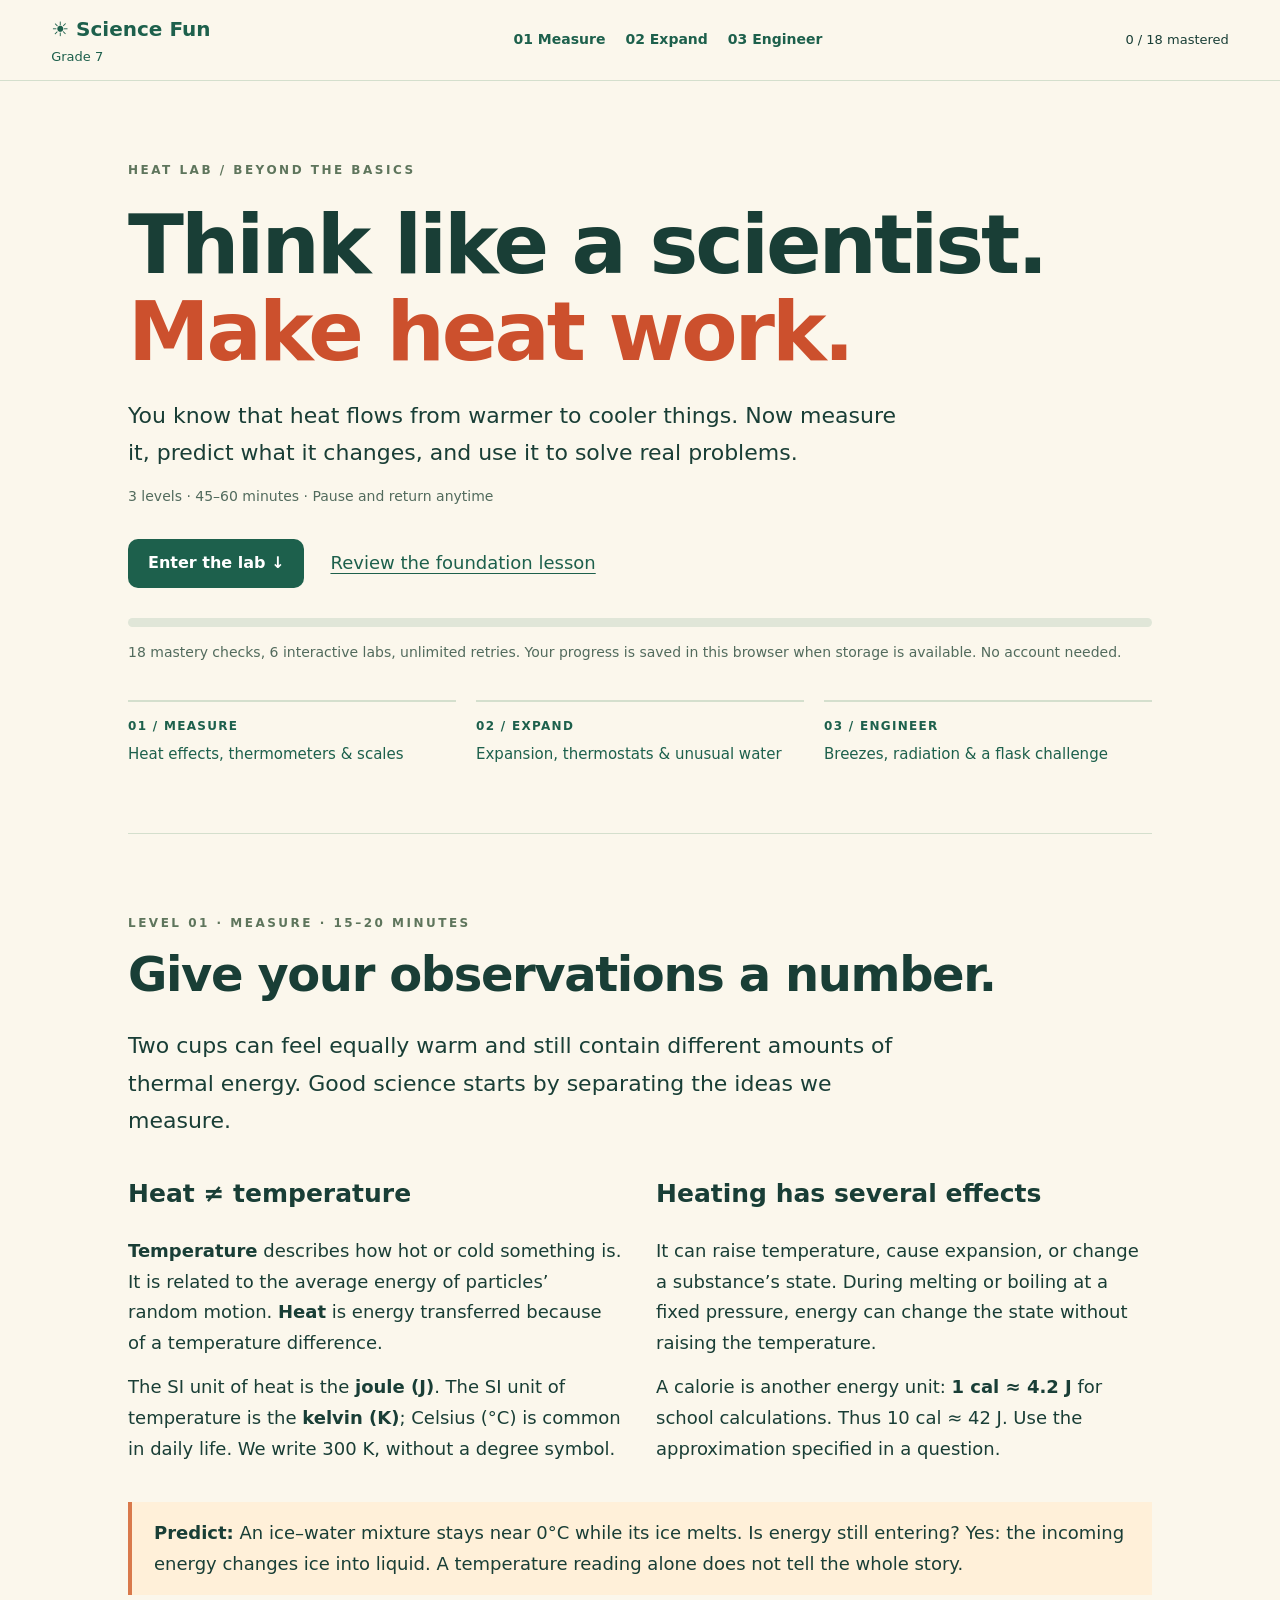
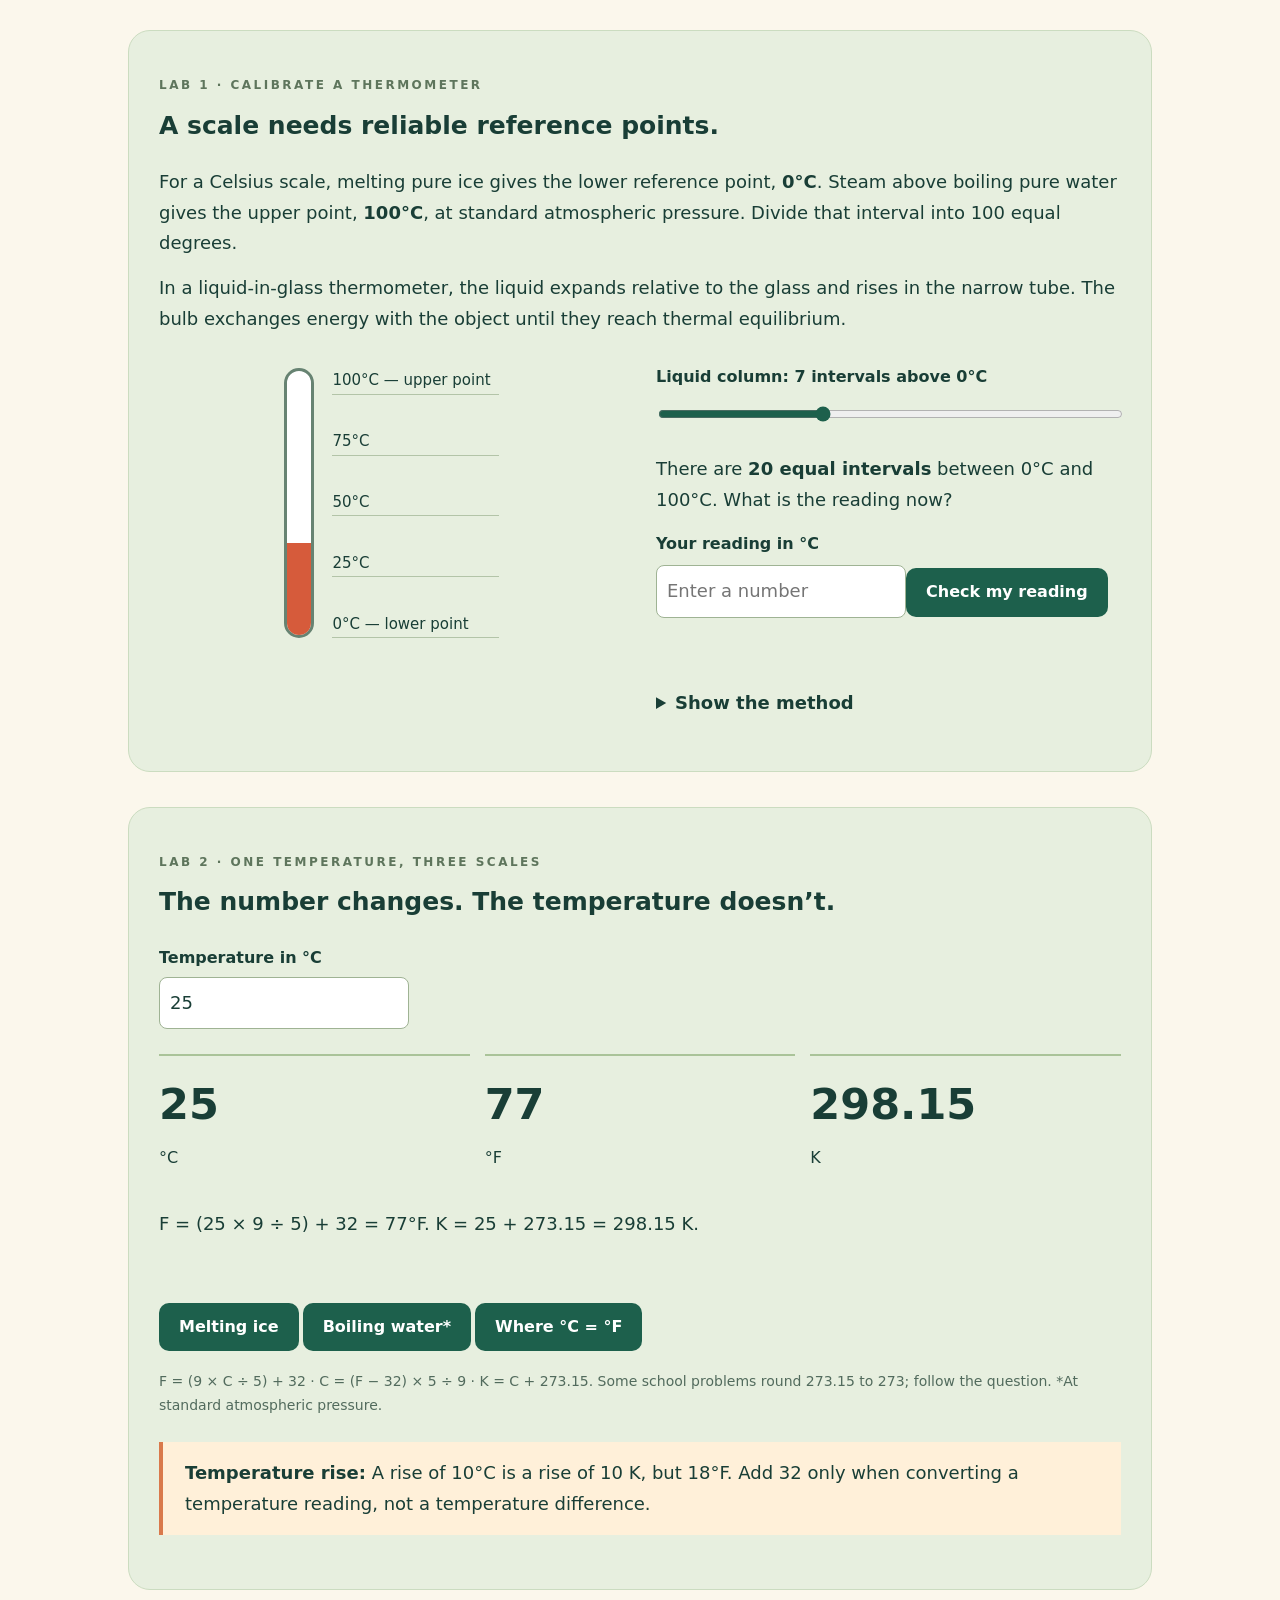
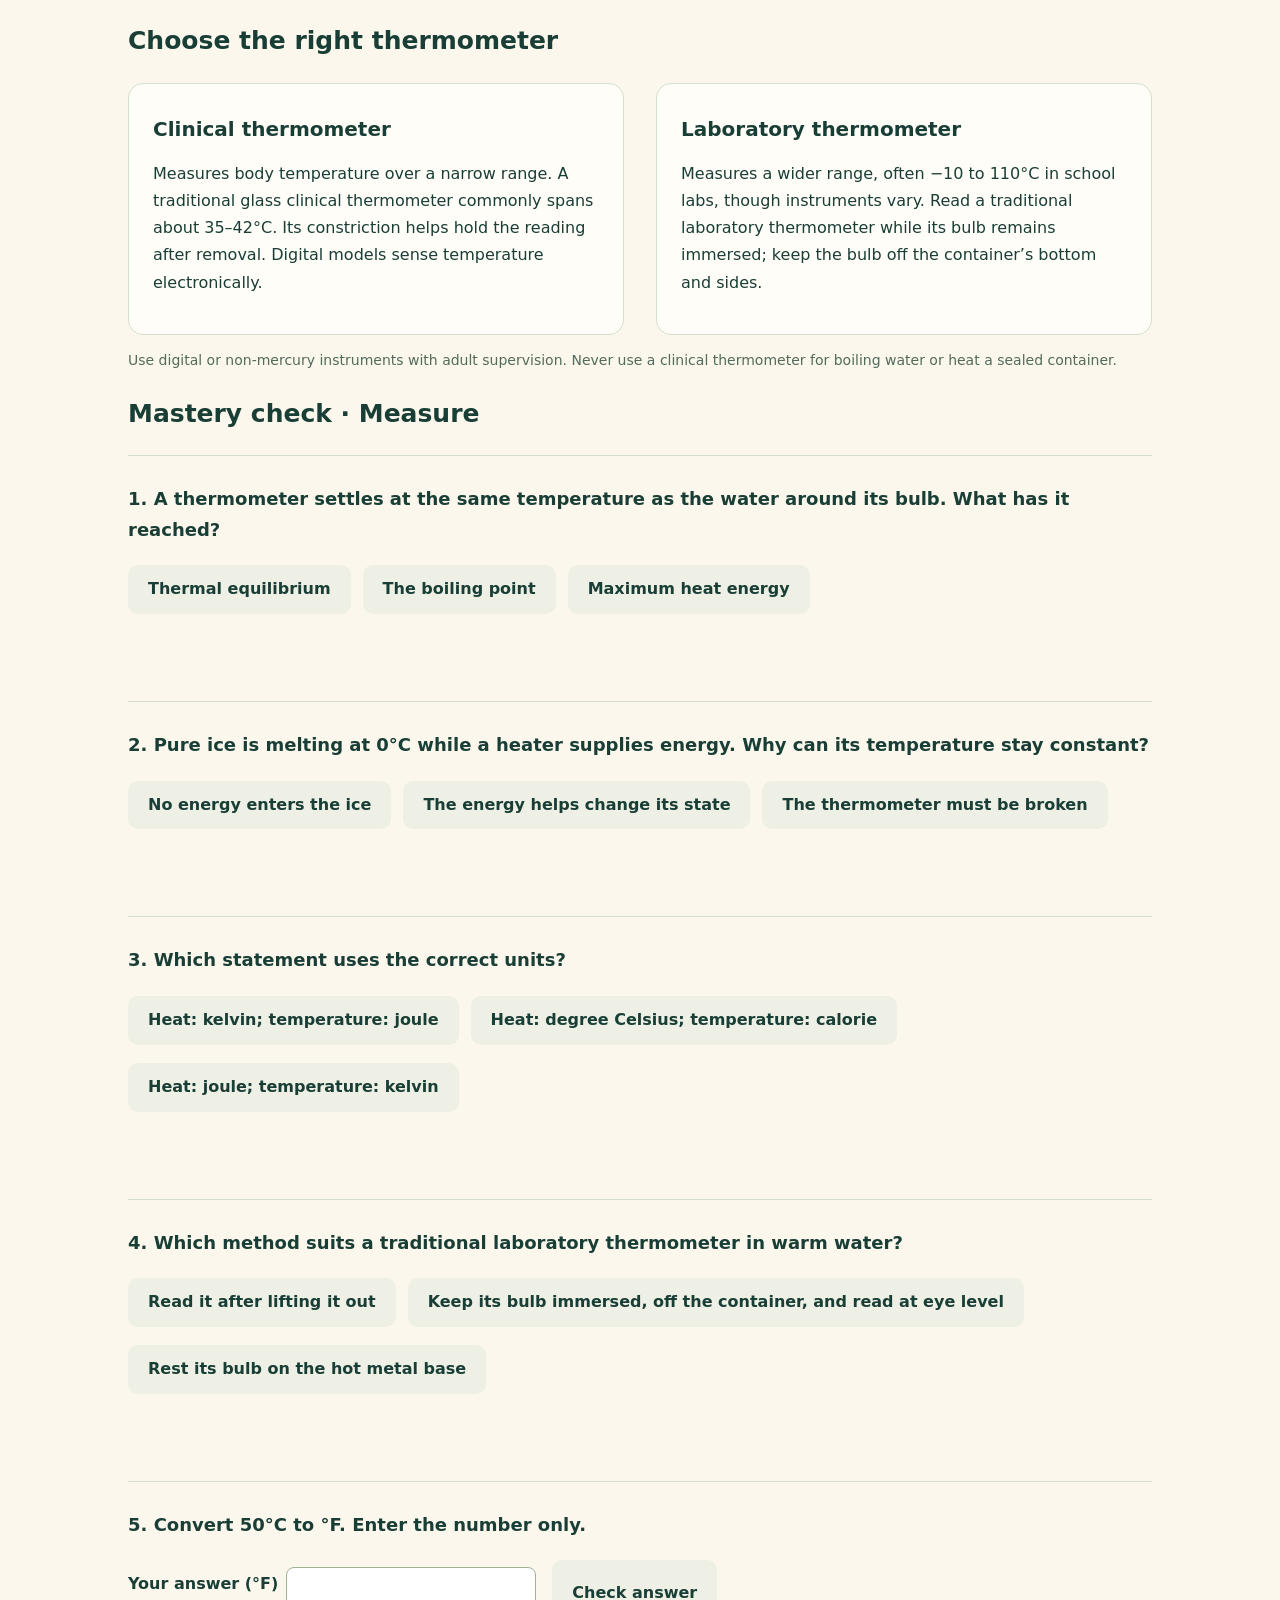
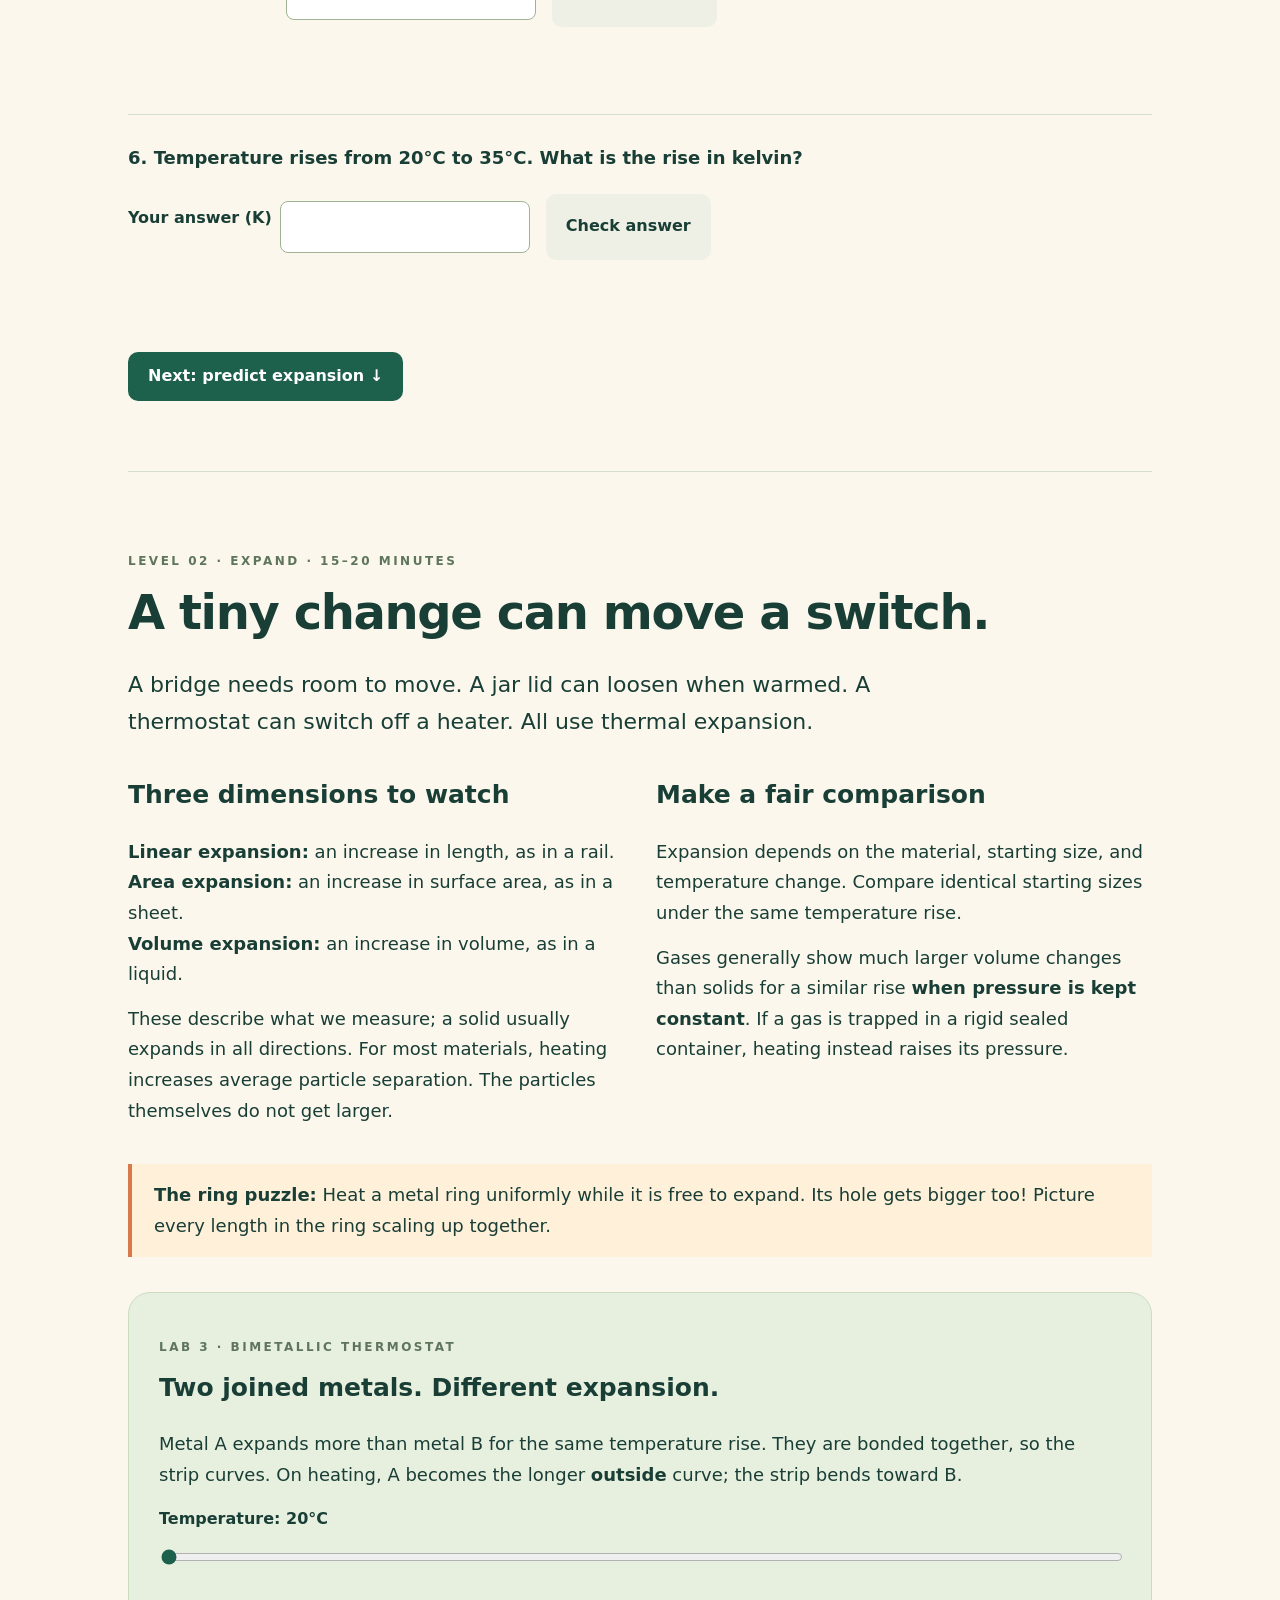
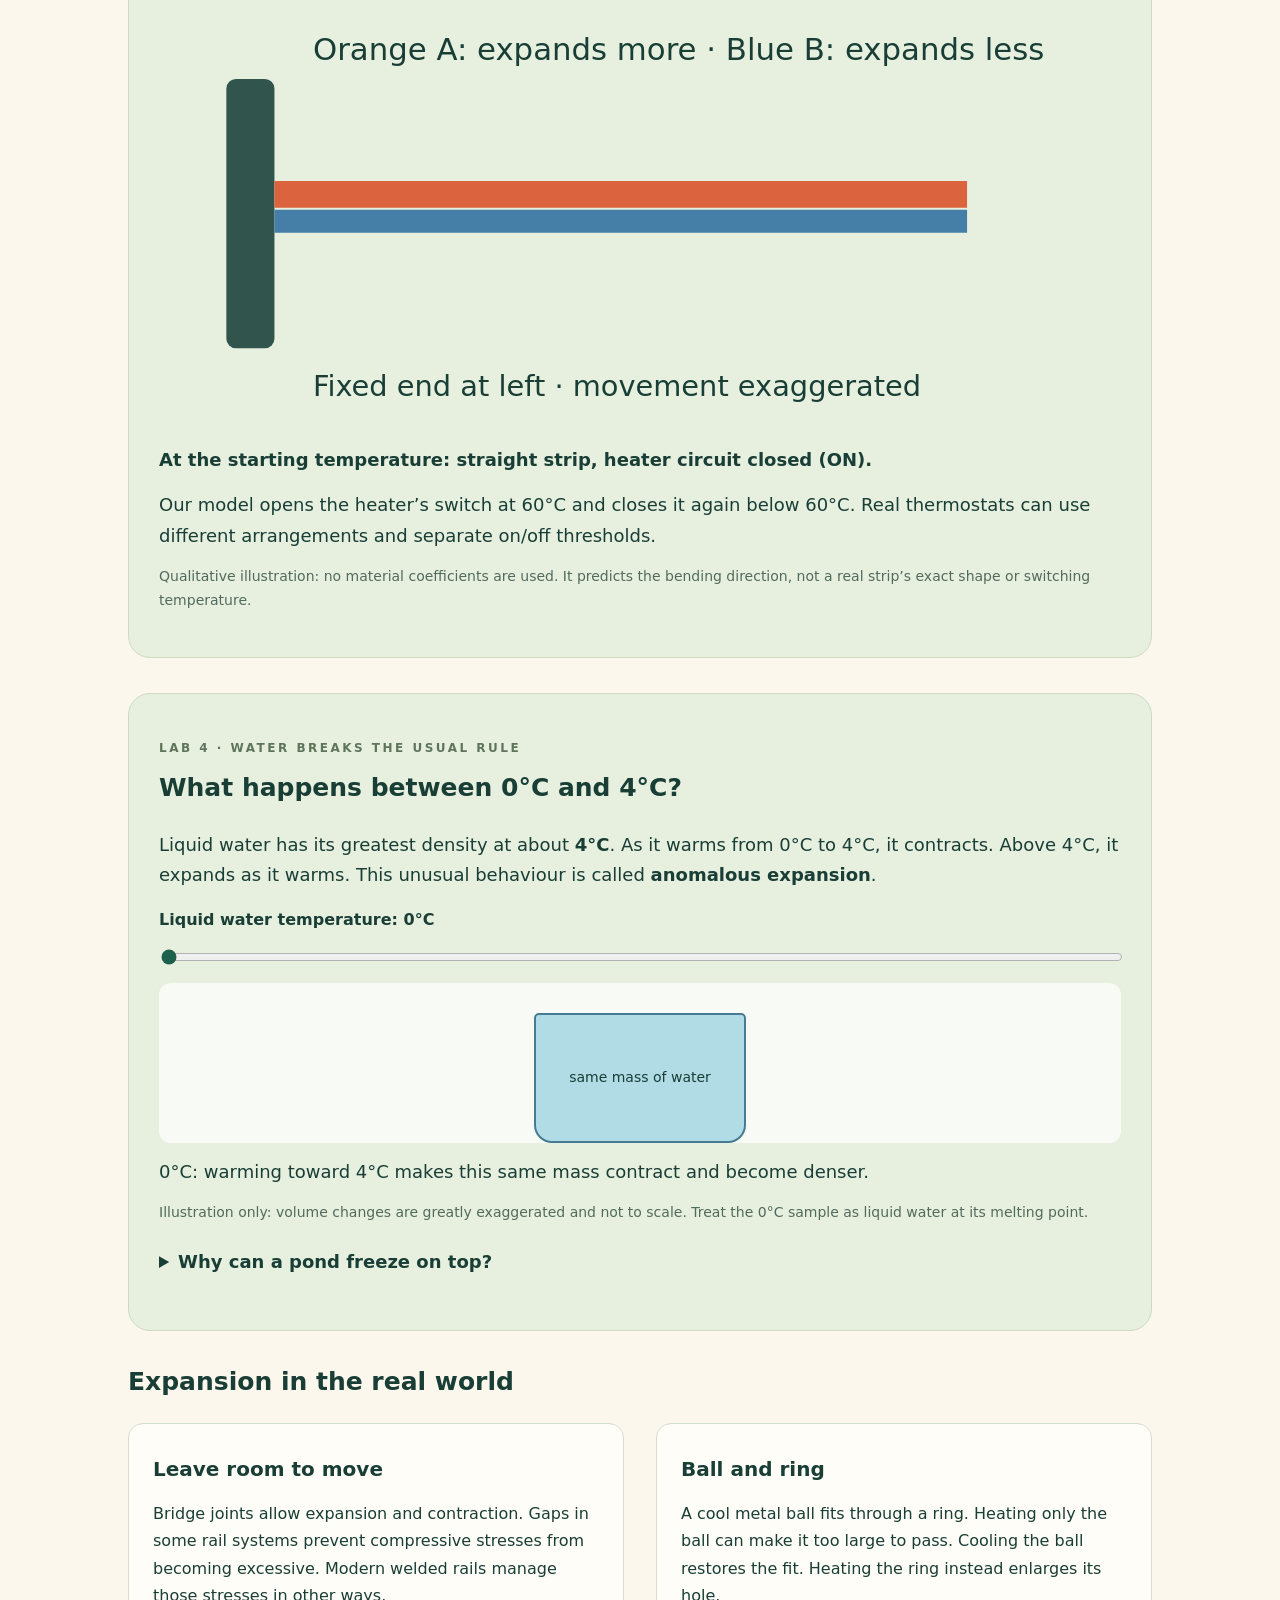
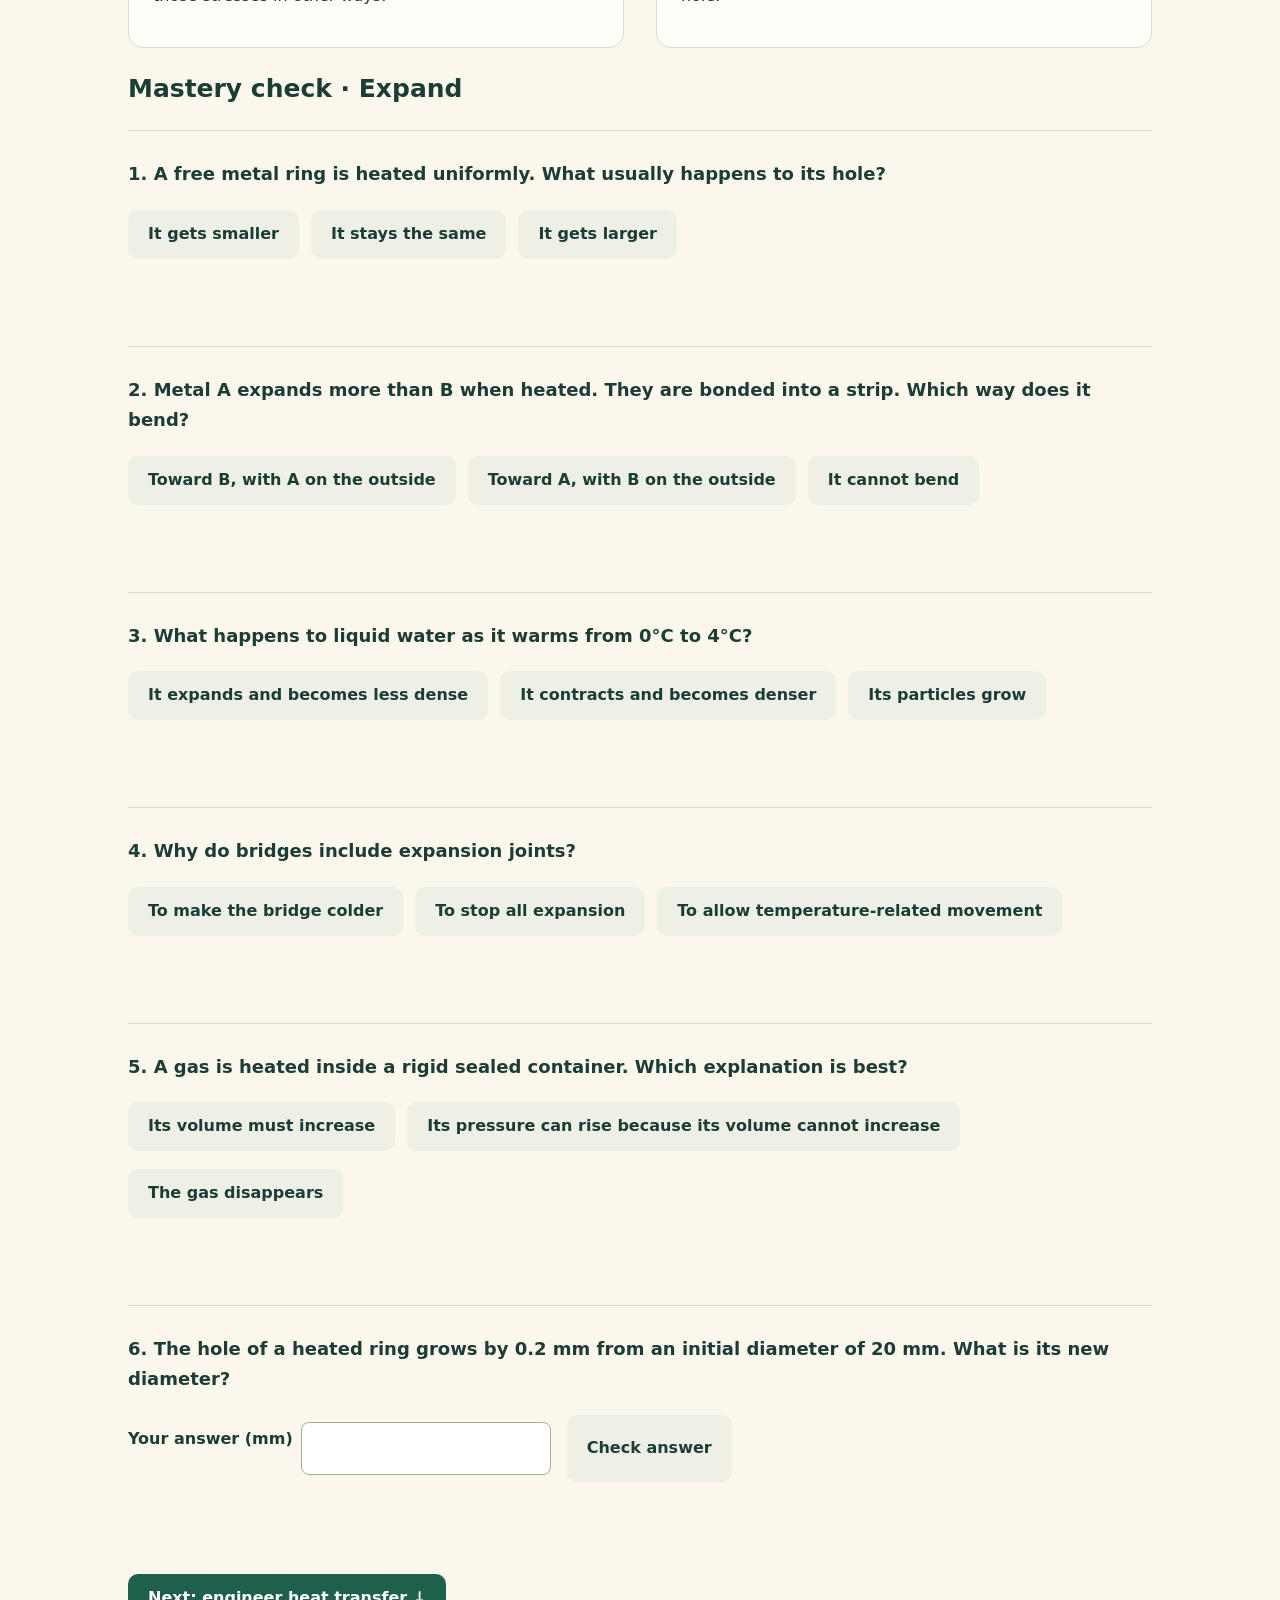
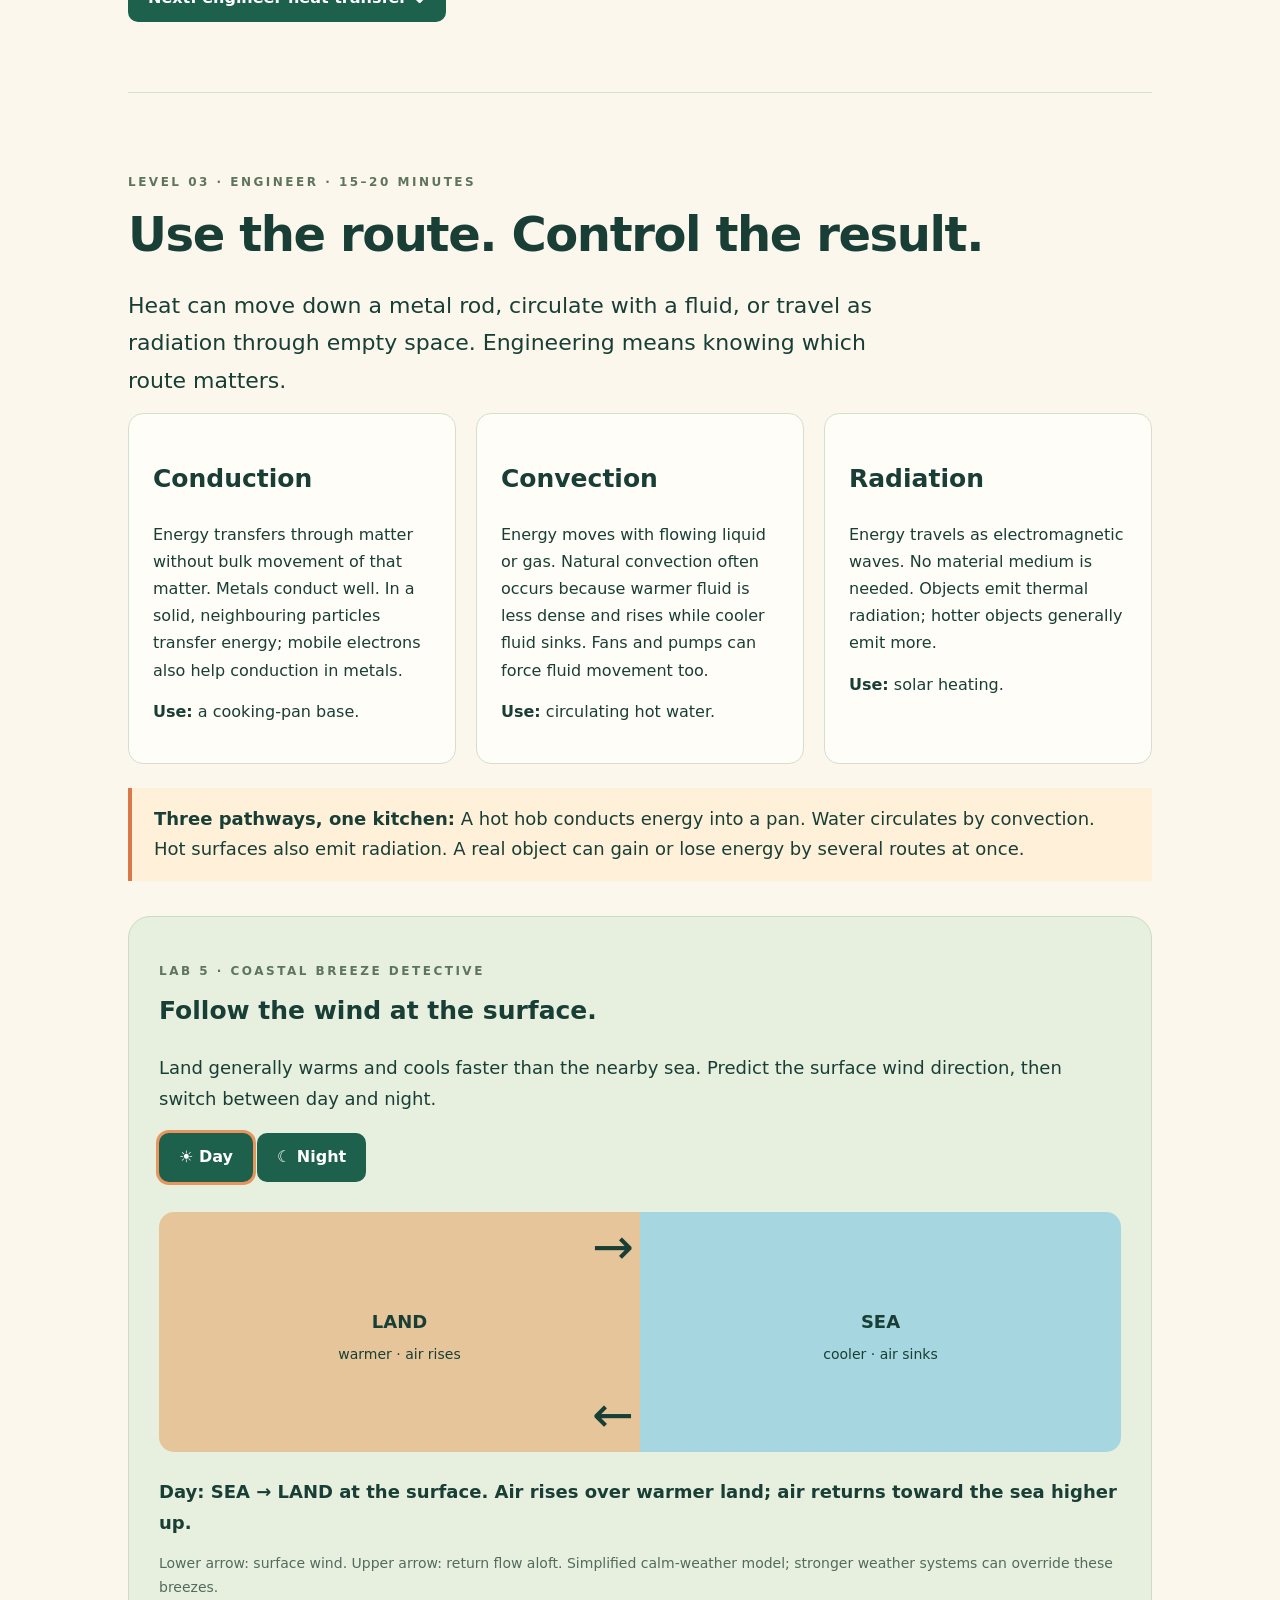
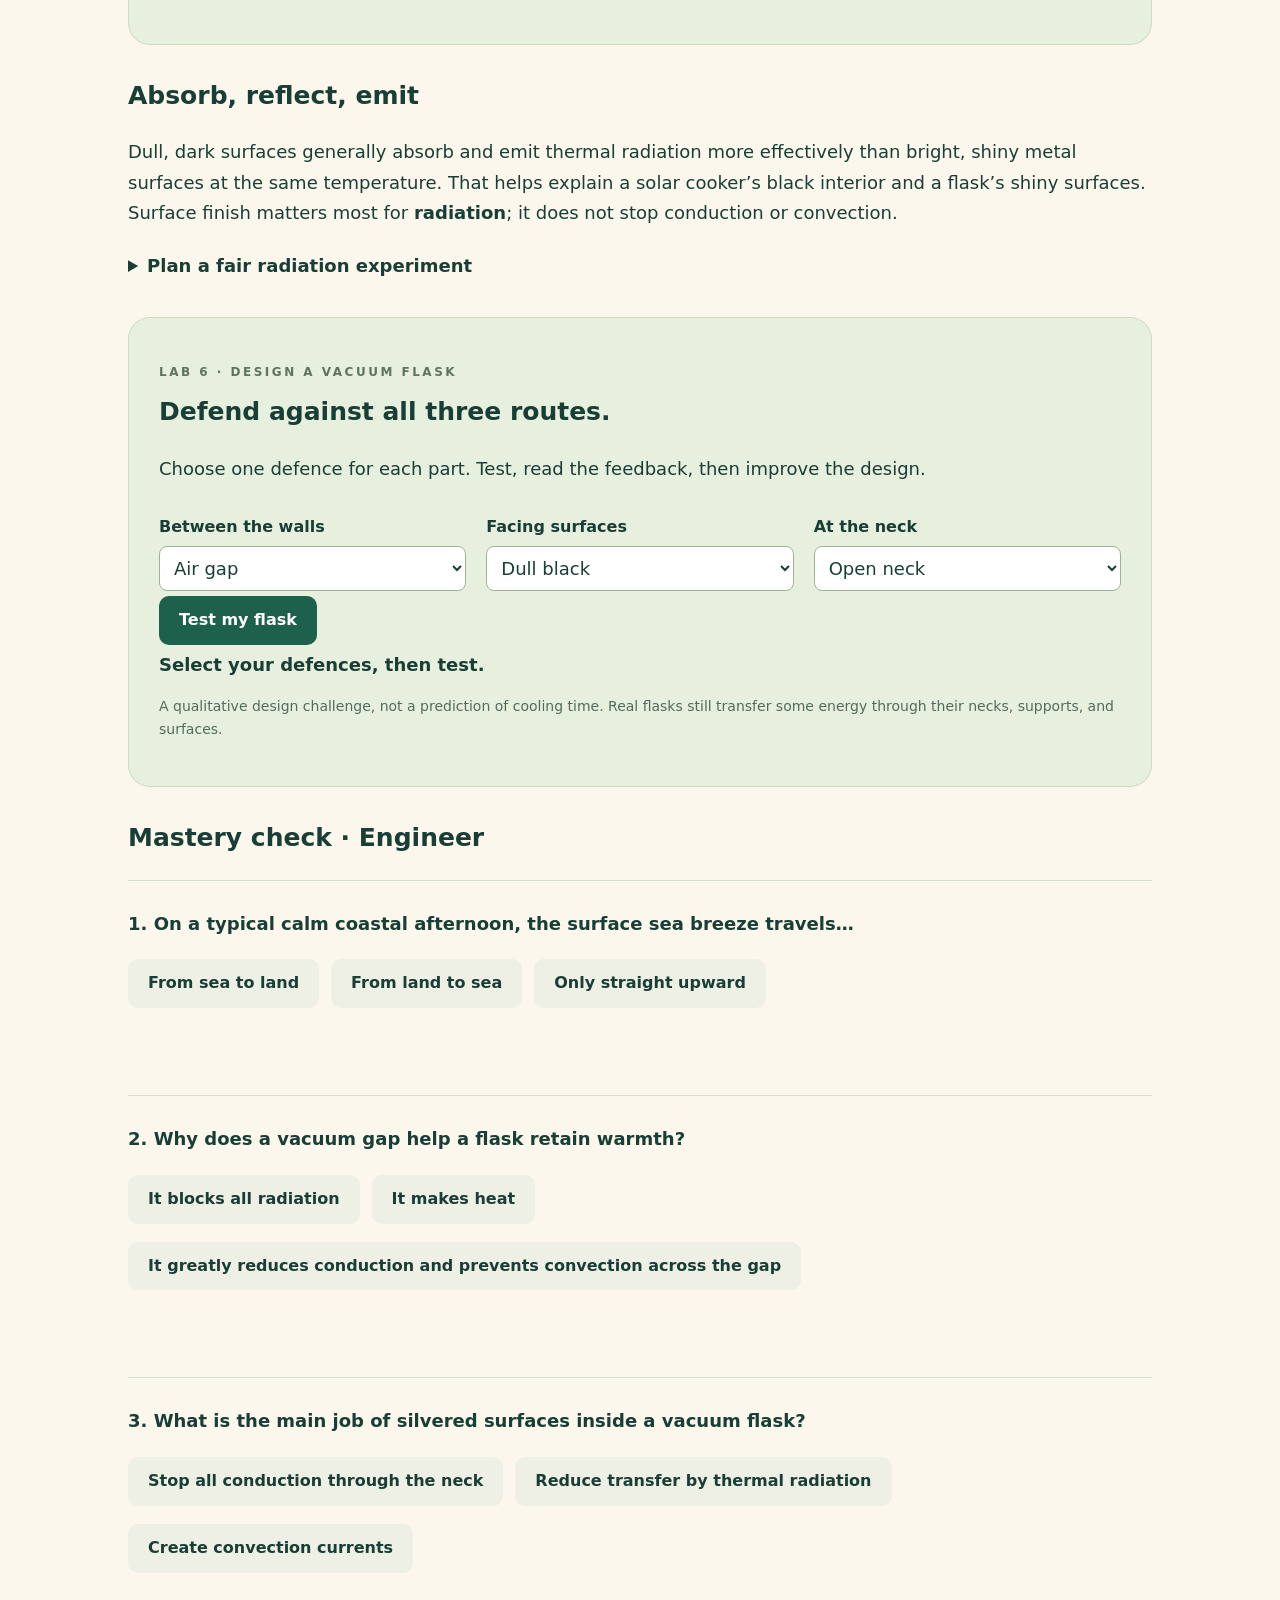
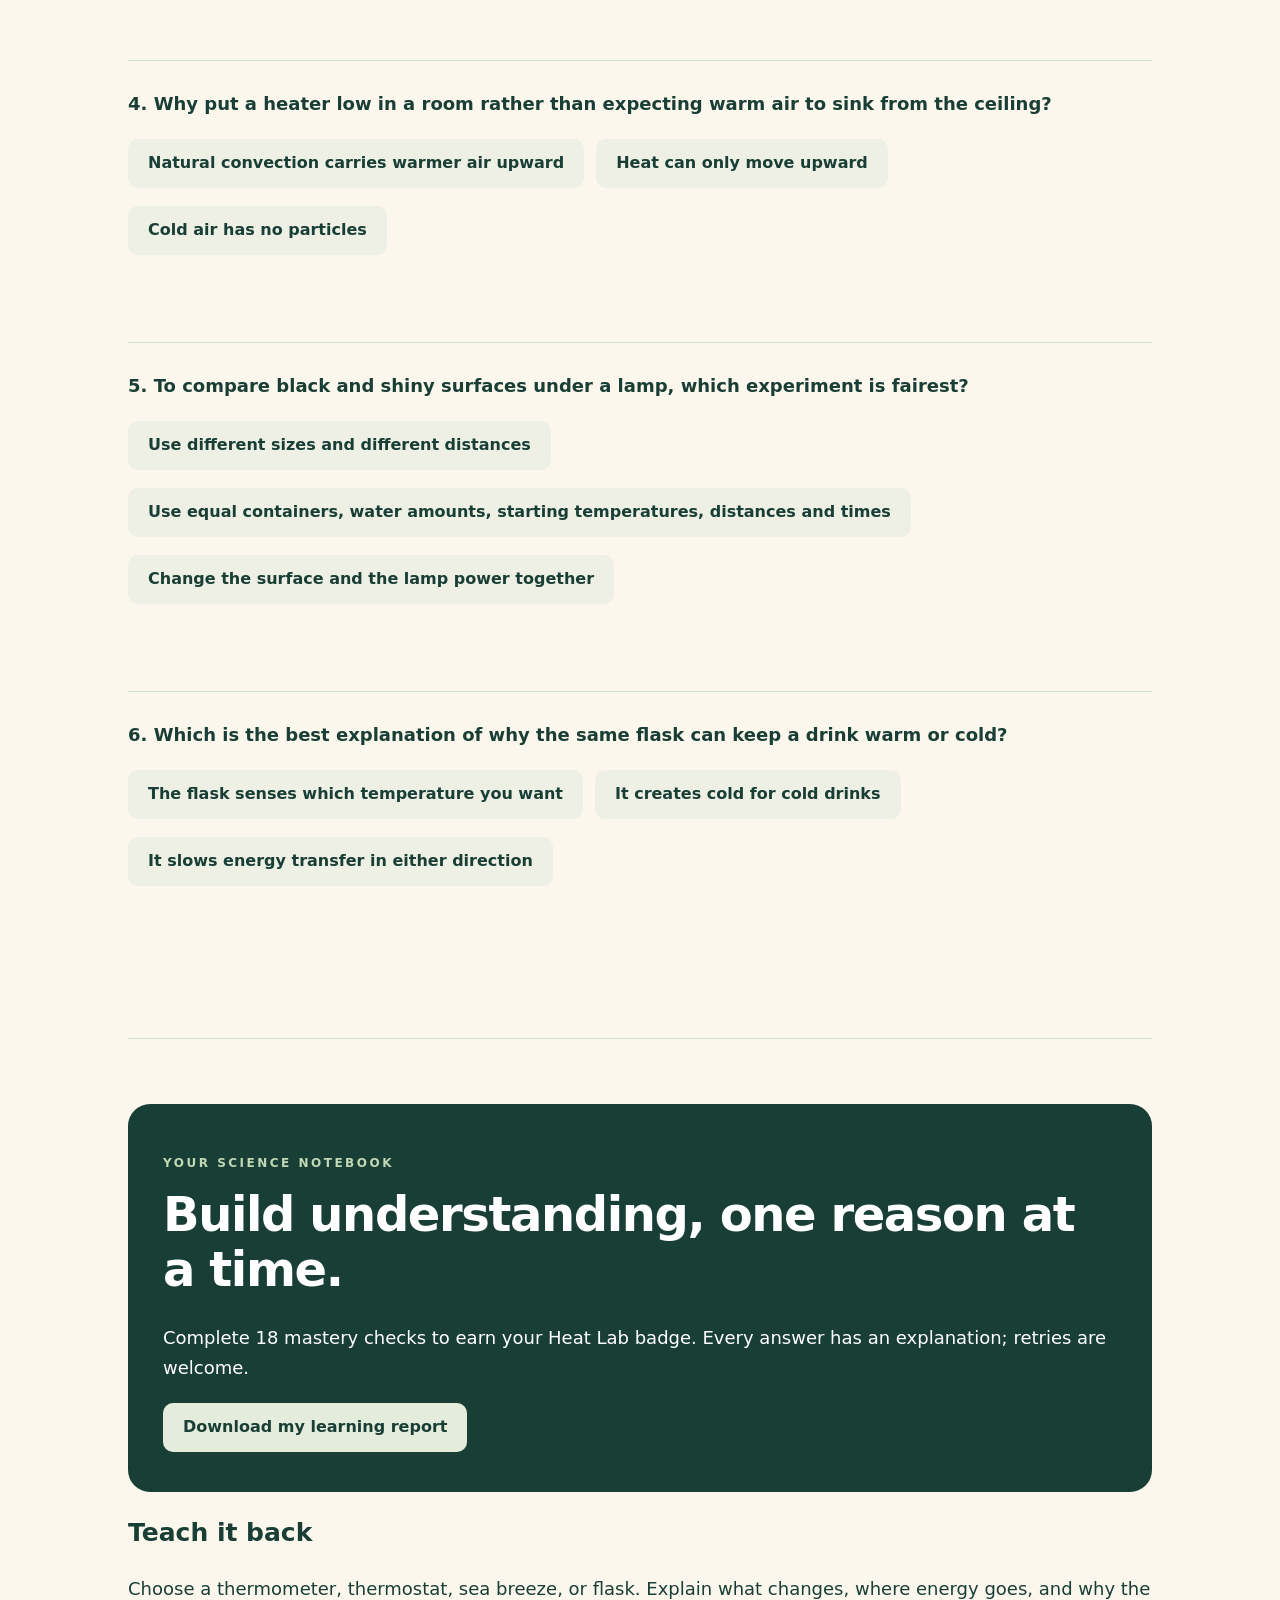
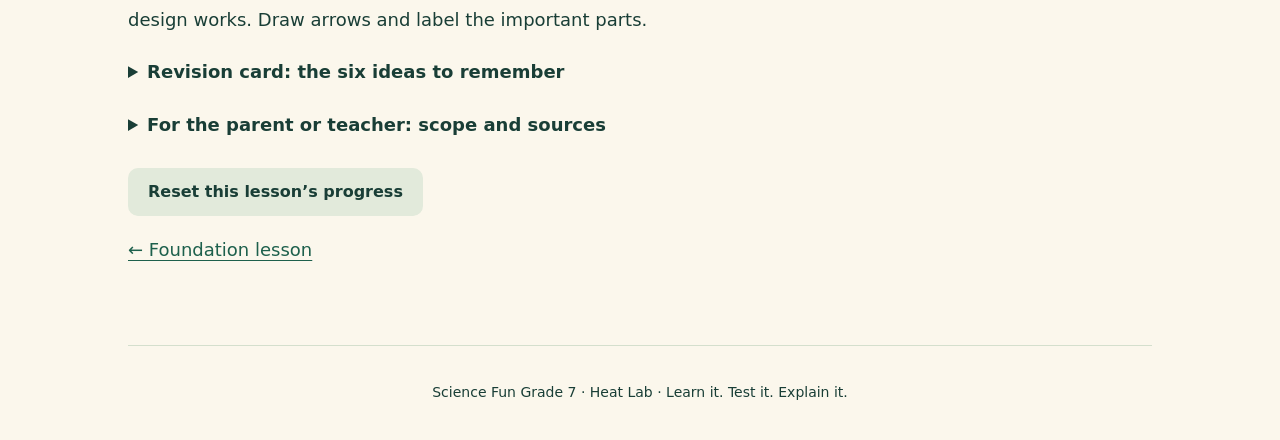
==== heat-chapter5.html @ eba12b39 "Add advanced interactive Heat Lab with six labs and eighteen mastery checks" ====
<!doctype html>
<html lang="en"><head><meta charset="utf-8"><meta name="viewport" content="width=device-width,initial-scale=1"><meta name="description" content="Go beyond the basics of heat: play with thermometers, temperature scales, expansion, thermostats, coastal breezes and vacuum flasks. Grade 7 science."><title>Heat Lab • Beyond the Basics | Science Fun Grade 7</title><link rel="stylesheet" href="chapter5.css"><script src="chapter5.js" defer></script></head>
<body><header><a class="brand" href="./">☀ Science Fun <span>Grade 7</span></a><nav aria-label="Lesson levels"><a href="#measure">01 Measure</a><a href="#expand">02 Expand</a><a href="#transfer">03 Engineer</a></nav><span id="score" aria-live="polite">0 / 18 mastered</span></header>
<main><section class="hero"><p class="eyebrow">HEAT LAB / BEYOND THE BASICS</p><h1>Think like a scientist.<br><em>Make heat work.</em></h1><p class="lead">You know that heat flows from warmer to cooler things. Now measure it, predict what it changes, and use it to solve real problems.</p><p class="meta">3 levels · 45–60 minutes · Pause and return anytime</p><div class="actions"><a class="button" href="#measure">Enter the lab ↓</a><a href="./">Review the foundation lesson</a></div><div class="progress"><div id="progress"></div></div><p class="small">18 mastery checks, 6 interactive labs, unlimited retries. Your progress is saved in this browser when storage is available. No account needed.</p><div class="roadmap"><a href="#measure"><b>01 / MEASURE</b><span>Heat effects, thermometers & scales</span></a><a href="#expand"><b>02 / EXPAND</b><span>Expansion, thermostats & unusual water</span></a><a href="#transfer"><b>03 / ENGINEER</b><span>Breezes, radiation & a flask challenge</span></a></div></section>
<section id="measure"><p class="eyebrow">LEVEL 01 · MEASURE · 15–20 MINUTES</p><h2>Give your observations a number.</h2><p class="intro">Two cups can feel equally warm and still contain different amounts of thermal energy. Good science starts by separating the ideas we measure.</p><div class="grid"><article><h3>Heat ≠ temperature</h3><p><b>Temperature</b> describes how hot or cold something is. It is related to the average energy of particles’ random motion. <b>Heat</b> is energy transferred because of a temperature difference.</p><p>The SI unit of heat is the <b>joule (J)</b>. The SI unit of temperature is the <b>kelvin (K)</b>; Celsius (°C) is common in daily life. We write 300 K, without a degree symbol.</p></article><article><h3>Heating has several effects</h3><p>It can raise temperature, cause expansion, or change a substance’s state. During melting or boiling at a fixed pressure, energy can change the state without raising the temperature.</p><p>A calorie is another energy unit: <b>1 cal ≈ 4.2 J</b> for school calculations. Thus 10 cal ≈ 42 J. Use the approximation specified in a question.</p></article></div><aside><b>Predict:</b> An ice–water mixture stays near 0°C while its ice melts. Is energy still entering? Yes: the incoming energy changes ice into liquid. A temperature reading alone does not tell the whole story.</aside>
<article class="lab"><p class="eyebrow">LAB 1 · CALIBRATE A THERMOMETER</p><h3>A scale needs reliable reference points.</h3><p>For a Celsius scale, melting pure ice gives the lower reference point, <b>0°C</b>. Steam above boiling pure water gives the upper point, <b>100°C</b>, at standard atmospheric pressure. Divide that interval into 100 equal degrees.</p><p>In a liquid-in-glass thermometer, the liquid expands relative to the glass and rises in the narrow tube. The bulb exchanges energy with the object until they reach thermal equilibrium.</p><div class="grid"><div><div class="thermo" role="img" aria-label="Illustrated Celsius thermometer with 20 equal intervals between 0 and 100 degrees"><div class="tube"><div id="column"></div></div><div class="marks"><span>100°C — upper point</span><span>75°C</span><span>50°C</span><span>25°C</span><span>0°C — lower point</span></div></div></div><div><label for="division">Liquid column: <output id="divisionValue">7</output> intervals above 0°C</label><input id="division" type="range" min="0" max="20" value="7"><p>There are <b>20 equal intervals</b> between 0°C and 100°C. What is the reading now?</p><label for="thermoAnswer">Your reading in °C</label><input type="number" id="thermoAnswer" inputmode="decimal" placeholder="Enter a number"><button id="checkThermo">Check my reading</button><p id="thermoFeedback" class="feedback" aria-live="polite"></p><details><summary>Show the method</summary><p>Each interval = (100 − 0) ÷ 20 = <b>5°C</b>. Multiply the number of intervals above zero by 5. Read a real scale with your eye level with the top of its liquid column to avoid parallax.</p></details></div></div></article>
<article class="lab"><p class="eyebrow">LAB 2 · ONE TEMPERATURE, THREE SCALES</p><h3>The number changes. The temperature doesn’t.</h3><label for="celsius">Temperature in °C</label><input id="celsius" type="number" value="25" min="-273.15" max="10000" step="any"><div class="readouts" aria-live="polite"><div><output id="outC">25</output><span>°C</span></div><div><output id="outF">77</output><span>°F</span></div><div><output id="outK">298.15</output><span>K</span></div></div><p id="conversionSteps"></p><p id="conversionError" class="feedback" aria-live="polite"></p><div class="chips"><button data-temp="0">Melting ice</button><button data-temp="100">Boiling water*</button><button data-temp="-40">Where °C = °F</button></div><p class="small">F = (9 × C ÷ 5) + 32 · C = (F − 32) × 5 ÷ 9 · K = C + 273.15. Some school problems round 273.15 to 273; follow the question. *At standard atmospheric pressure.</p><aside><b>Temperature rise:</b> A rise of 10°C is a rise of 10 K, but 18°F. Add 32 only when converting a temperature reading, not a temperature difference.</aside></article>
<h3>Choose the right thermometer</h3><div class="grid"><article class="card"><h4>Clinical thermometer</h4><p>Measures body temperature over a narrow range. A traditional glass clinical thermometer commonly spans about 35–42°C. Its constriction helps hold the reading after removal. Digital models sense temperature electronically.</p></article><article class="card"><h4>Laboratory thermometer</h4><p>Measures a wider range, often −10 to 110°C in school labs, though instruments vary. Read a traditional laboratory thermometer while its bulb remains immersed; keep the bulb off the container’s bottom and sides.</p></article></div><p class="small">Use digital or non-mercury instruments with adult supervision. Never use a clinical thermometer for boiling water or heat a sealed container.</p><h3>Mastery check · Measure</h3><div id="quiz1"></div><a class="button" href="#expand">Next: predict expansion ↓</a></section>
<section id="expand"><p class="eyebrow">LEVEL 02 · EXPAND · 15–20 MINUTES</p><h2>A tiny change can move a switch.</h2><p class="intro">A bridge needs room to move. A jar lid can loosen when warmed. A thermostat can switch off a heater. All use thermal expansion.</p><div class="grid"><article><h3>Three dimensions to watch</h3><p><b>Linear expansion:</b> an increase in length, as in a rail.<br><b>Area expansion:</b> an increase in surface area, as in a sheet.<br><b>Volume expansion:</b> an increase in volume, as in a liquid.</p><p>These describe what we measure; a solid usually expands in all directions. For most materials, heating increases average particle separation. The particles themselves do not get larger.</p></article><article><h3>Make a fair comparison</h3><p>Expansion depends on the material, starting size, and temperature change. Compare identical starting sizes under the same temperature rise.</p><p>Gases generally show much larger volume changes than solids for a similar rise <b>when pressure is kept constant</b>. If a gas is trapped in a rigid sealed container, heating instead raises its pressure.</p></article></div><aside><b>The ring puzzle:</b> Heat a metal ring uniformly while it is free to expand. Its hole gets bigger too! Picture every length in the ring scaling up together.</aside>
<article class="lab"><p class="eyebrow">LAB 3 · BIMETALLIC THERMOSTAT</p><h3>Two joined metals. Different expansion.</h3><p>Metal A expands more than metal B for the same temperature rise. They are bonded together, so the strip curves. On heating, A becomes the longer <b>outside</b> curve; the strip bends toward B.</p><label for="stripTemp">Temperature: <output id="stripTempValue">20</output>°C</label><input id="stripTemp" type="range" min="20" max="100" value="20"><svg id="stripSvg" viewBox="0 0 500 220" role="img" aria-labelledby="stripSvgTitle"><title id="stripSvgTitle">Bimetallic strip bending toward the metal that expands less</title><rect x="35" y="40" width="25" height="140" rx="5" fill="#31544c"/><path id="metalA" d="M60 100 Q240 100 420 100" fill="none" stroke="#db643e" stroke-width="14"/><path id="metalB" d="M60 114 Q240 114 420 114" fill="none" stroke="#457ea7" stroke-width="12"/><text x="80" y="30" font-size="16" fill="#183e36">Orange A: expands more · Blue B: expands less</text><text x="80" y="205" font-size="15" fill="#183e36">Fixed end at left · movement exaggerated</text></svg><p id="stripState" class="feedback" aria-live="polite"></p><p>Our model opens the heater’s switch at 60°C and closes it again below 60°C. Real thermostats can use different arrangements and separate on/off thresholds.</p><p class="small">Qualitative illustration: no material coefficients are used. It predicts the bending direction, not a real strip’s exact shape or switching temperature.</p></article>
<article class="lab"><p class="eyebrow">LAB 4 · WATER BREAKS THE USUAL RULE</p><h3>What happens between 0°C and 4°C?</h3><p>Liquid water has its greatest density at about <b>4°C</b>. As it warms from 0°C to 4°C, it contracts. Above 4°C, it expands as it warms. This unusual behaviour is called <b>anomalous expansion</b>.</p><label for="waterTemp">Liquid water temperature: <output id="waterTempValue">0</output>°C</label><input id="waterTemp" type="range" min="0" max="10" value="0"><div class="waterDisplay"><div id="waterVolume"><span>same mass of water</span></div></div><p id="waterState" aria-live="polite"></p><p class="small">Illustration only: volume changes are greatly exaggerated and not to scale. Treat the 0°C sample as liquid water at its melting point.</p><details><summary>Why can a pond freeze on top?</summary><p>As surface water cools to 4°C it becomes denser and can sink. Water cooler than 4°C is less dense and tends to stay near the top. Ice is less dense still, so it floats and forms an insulating surface layer. Water below can remain liquid.</p></details></article>
<h3>Expansion in the real world</h3><div class="grid"><article class="card"><h4>Leave room to move</h4><p>Bridge joints allow expansion and contraction. Gaps in some rail systems prevent compressive stresses from becoming excessive. Modern welded rails manage those stresses in other ways.</p></article><article class="card"><h4>Ball and ring</h4><p>A cool metal ball fits through a ring. Heating only the ball can make it too large to pass. Cooling the ball restores the fit. Heating the ring instead enlarges its hole.</p></article></div><h3>Mastery check · Expand</h3><div id="quiz2"></div><a class="button" href="#transfer">Next: engineer heat transfer ↓</a></section>
<section id="transfer"><p class="eyebrow">LEVEL 03 · ENGINEER · 15–20 MINUTES</p><h2>Use the route. Control the result.</h2><p class="intro">Heat can move down a metal rod, circulate with a fluid, or travel as radiation through empty space. Engineering means knowing which route matters.</p><div class="three"><article class="card"><h3>Conduction</h3><p>Energy transfers through matter without bulk movement of that matter. Metals conduct well. In a solid, neighbouring particles transfer energy; mobile electrons also help conduction in metals.</p><p><b>Use:</b> a cooking-pan base.</p></article><article class="card"><h3>Convection</h3><p>Energy moves with flowing liquid or gas. Natural convection often occurs because warmer fluid is less dense and rises while cooler fluid sinks. Fans and pumps can force fluid movement too.</p><p><b>Use:</b> circulating hot water.</p></article><article class="card"><h3>Radiation</h3><p>Energy travels as electromagnetic waves. No material medium is needed. Objects emit thermal radiation; hotter objects generally emit more.</p><p><b>Use:</b> solar heating.</p></article></div><aside><b>Three pathways, one kitchen:</b> A hot hob conducts energy into a pan. Water circulates by convection. Hot surfaces also emit radiation. A real object can gain or lose energy by several routes at once.</aside>
<article class="lab"><p class="eyebrow">LAB 5 · COASTAL BREEZE DETECTIVE</p><h3>Follow the wind at the surface.</h3><p>Land generally warms and cools faster than the nearby sea. Predict the surface wind direction, then switch between day and night.</p><div class="chips"><button id="day" aria-pressed="true">☀ Day</button><button id="night" aria-pressed="false">☾ Night</button></div><div class="coast" role="img" aria-label="Land on the left and sea on the right"><div class="land">LAND<br><span id="landLabel">warmer</span></div><div class="sea">SEA<br><span id="seaLabel">cooler</span></div><span id="surfaceWind">←</span><span id="upperWind">→</span></div><p id="breezeState" class="feedback" aria-live="polite"></p><p class="small">Lower arrow: surface wind. Upper arrow: return flow aloft. Simplified calm-weather model; stronger weather systems can override these breezes.</p></article>
<h3>Absorb, reflect, emit</h3><p>Dull, dark surfaces generally absorb and emit thermal radiation more effectively than bright, shiny metal surfaces at the same temperature. That helps explain a solar cooker’s black interior and a flask’s shiny surfaces. Surface finish matters most for <b>radiation</b>; it does not stop conduction or convection.</p><details><summary>Plan a fair radiation experiment</summary><p>Use two otherwise identical containers, one dull black and one shiny, with equal amounts of water at the same starting temperature. Place them at equal distances from the same radiant source. Measure temperatures after equal times. Change only the surface finish; keep material, size, water mass, and position comparable. Ask an adult to handle any hot apparatus.</p></details>
<article class="lab"><p class="eyebrow">LAB 6 · DESIGN A VACUUM FLASK</p><h3>Defend against all three routes.</h3><p>Choose one defence for each part. Test, read the feedback, then improve the design.</p><div class="three"><div><label for="flaskGap">Between the walls</label><select id="flaskGap"><option value="air">Air gap</option><option value="vacuum">Vacuum gap</option><option value="metal">Solid metal bridge</option></select></div><div><label for="flaskSurface">Facing surfaces</label><select id="flaskSurface"><option value="black">Dull black</option><option value="shiny">Shiny / silvered</option></select></div><div><label for="flaskLid">At the neck</label><select id="flaskLid"><option value="open">Open neck</option><option value="insulated">Well-fitting insulating stopper</option></select></div></div><button id="testFlask">Test my flask</button><div id="flaskFeedback" class="feedback" aria-live="polite">Select your defences, then test.</div><p class="small">A qualitative design challenge, not a prediction of cooling time. Real flasks still transfer some energy through their necks, supports, and surfaces.</p></article><h3>Mastery check · Engineer</h3><div id="quiz3"></div></section>
<section id="finish"><div class="finish"><p class="eyebrow">YOUR SCIENCE NOTEBOOK</p><h2 id="finishTitle">Build understanding, one reason at a time.</h2><p id="finishText">Complete 18 mastery checks to earn your Heat Lab badge. Every answer has an explanation; retries are welcome.</p><div id="badge"></div><button id="download" class="light">Download my learning report</button></div><h3>Teach it back</h3><p>Choose a thermometer, thermostat, sea breeze, or flask. Explain what changes, where energy goes, and why the design works. Draw arrows and label the important parts.</p><details><summary>Revision card: the six ideas to remember</summary><ol><li>Heat is transferred energy; temperature is a measure of hotness.</li><li>F = 9C/5 + 32; K = C + 273.15. Temperature differences do not use the +32 offset.</li><li>Most materials expand when heated; free, uniformly heated holes grow too.</li><li>A heated bimetallic strip bends toward the metal that expands less.</li><li>Liquid water is densest at about 4°C.</li><li>Conduction needs matter; convection needs a flowing fluid; radiation can cross a vacuum.</li></ol></details><details><summary>For the parent or teacher: scope and sources</summary><p>This is an original Grade 7 companion lesson, not a reproduction or an edition-verified adaptation of V. K. Sally’s textbook. It develops the four Heat themes identified in this <a href="https://www.newstewartschoolctc.in/wp-content/uploads/Stewart-7-Final.pdf" target="_blank" rel="noopener">school teaching scheme</a>: effects, temperature measurement, expansion, and transfer. Water’s unusual expansion is an enrichment topic.</p><p>Science references: <a href="https://openstax.org/books/university-physics-volume-2/pages/1-3-thermal-expansion" target="_blank" rel="noopener">OpenStax: thermal expansion</a>; <a href="https://www.noaa.gov/jetstream/ocean/sea-breeze" target="_blank" rel="noopener">NOAA: sea and land breezes</a>; <a href="https://www.nist.gov/pml/owm/si-units-temperature" target="_blank" rel="noopener">NIST: temperature units</a>. Explanations and questions here were written for this lesson.</p><p>Mastery means a correct answer was reached, possibly after hints or retries. It is a learning record, not a timed examination score. Local progress is not uploaded.</p></details><button id="reset" class="secondary">Reset this lesson’s progress</button><p><a href="./">← Foundation lesson</a></p></section></main><footer>Science Fun Grade 7 · Heat Lab · Learn it. Test it. Explain it.</footer></body></html>
---- chapter5.css ----
:root{--paper:#fbf7ec;--ink:#193e36;--accent:#cc502d;--leaf:#1d604c;--line:#d4dfcd}*{box-sizing:border-box}html{scroll-behavior:smooth;scroll-padding-top:100px}body{margin:0;background:var(--paper);color:var(--ink);font:18px/1.7 system-ui,sans-serif}header{position:sticky;top:0;z-index:10;background:#fbf7ecf5;backdrop-filter:blur(8px);border-bottom:1px solid var(--line);padding:12px 4%;display:flex;align-items:center;justify-content:space-between;gap:18px}a{color:var(--leaf);text-underline-offset:4px}.brand{font-weight:850;font-size:20px;text-decoration:none}.brand span{font-weight:450;font-size:13px;display:block}nav{display:flex;gap:20px}nav a{font-size:14px;font-weight:750;text-decoration:none}#score{font-size:13px;white-space:nowrap}main{max-width:1080px;margin:auto;padding:0 28px}section{padding:65px 0;border-bottom:1px solid var(--line)}.eyebrow{font-size:12px;letter-spacing:2.5px;font-weight:800;color:#5e755c}h1{font-size:clamp(45px,7.5vw,82px);line-height:1.05;letter-spacing:-3px;margin:22px 0}h1 em{font-style:normal;color:var(--accent)}h2{font-size:clamp(32px,4.8vw,48px);line-height:1.15;letter-spacing:-1.4px;margin:10px 0 25px}h3{font-size:25px;line-height:1.3}h4{font-size:20px;margin:4px 0}p{margin:14px 0}.lead,.intro{font-size:22px;max-width:790px}.meta,.small{font-size:14px;color:#526b5d}.actions{display:flex;align-items:center;gap:22px;flex-wrap:wrap;margin:25px 0}button,.button{font:700 16px/1.3 system-ui;background:var(--leaf);color:white;border:0;border-radius:10px;padding:14px 20px;cursor:pointer;text-decoration:none;display:inline-block;margin:5px 4px 5px 0}button:hover,.button:hover{filter:brightness(1.1)}button:focus-visible,a:focus-visible,input:focus-visible,select:focus-visible,summary:focus-visible{outline:3px solid #db6d39;outline-offset:4px}button[aria-pressed=true]{box-shadow:0 0 0 3px #e5955d}button.secondary{background:#e2eadb;color:var(--ink)}.progress{height:9px;border-radius:10px;background:#e0e6d8;overflow:hidden}.progress div{height:100%;width:0;background:#df774d}.roadmap,.three{display:grid;grid-template-columns:repeat(3,1fr);gap:20px}.roadmap{margin-top:35px}.roadmap a{border-top:2px solid var(--line);padding-top:14px;text-decoration:none}.roadmap b{display:block;font-size:12px;letter-spacing:1.3px}.roadmap span{display:block;font-size:15px;margin-top:6px}.grid{display:grid;grid-template-columns:1fr 1fr;gap:32px}.card{padding:24px;border:1px solid var(--line);border-radius:15px;background:#fffdf7}.card p{font-size:16px}.lab{padding:30px;background:#e7efdf;border:1px solid #cbdcc0;border-radius:22px;margin:35px 0}.lab h3{margin-top:10px}aside{border-left:4px solid #d9794b;background:#fff0d9;padding:16px 22px;margin:24px 0}label{display:block;font-weight:700;font-size:16px;margin:15px 0 6px}input,select{font:inherit;color:var(--ink);max-width:100%;width:100%;padding:10px;border:1px solid #9fb394;border-radius:8px;background:white}input[type=range]{padding:0;border:0;accent-color:var(--leaf);background:transparent;min-height:32px}input[type=number]{max-width:250px}output{font-variant-numeric:tabular-nums}.feedback{min-height:30px;font-weight:650}.feedback.error{color:#983714}.readouts{display:grid;grid-template-columns:repeat(3,1fr);gap:15px;margin:25px 0}.readouts div{border-top:2px solid #aac399;padding:12px 0}.readouts output{display:block;font-size:clamp(26px,5vw,43px);font-weight:800;overflow-wrap:anywhere}.readouts span{font-size:16px}.thermo{height:310px;display:flex;justify-content:center;gap:18px;padding:20px}.tube{position:relative;width:30px;border:3px solid #678372;border-radius:20px;background:white;overflow:hidden}.tube div{position:absolute;bottom:0;width:100%;height:35%;background:#d65b3b;transition:height .2s}.marks{display:flex;flex-direction:column;justify-content:space-between;font-size:15px}.marks span{border-bottom:1px solid #b3c4a8;padding-right:8px}.quizItem{padding:24px 0;border-top:1px solid var(--line)}.quizItem h4{font-size:18px}.options{display:flex;flex-wrap:wrap;gap:8px;margin-top:15px}.options button{background:#eef0e5;color:var(--ink);font-weight:550;text-align:left;max-width:100%}.options button.correct{background:#1d604c;color:white}.options button.incorrect{background:#ffd9c4;color:#7f3015}.quizItem input{display:inline-block;margin:12px 8px 12px 0}.hint{font-size:15px;color:#5e755c}summary{cursor:pointer;font-weight:700}details{margin:22px 0}svg{width:100%;display:block;margin:20px 0}.waterDisplay{height:160px;display:flex;align-items:flex-end;justify-content:center;background:#f8fbf5;border-radius:12px;padding-top:10px}.waterDisplay div{height:130px;width:220px;background:#b1dbe5;border:2px solid #477b93;border-radius:5px 5px 18px 18px;display:flex;align-items:center;justify-content:center;transition:width .2s}.waterDisplay span{font-size:14px}.coast{height:240px;position:relative;display:grid;grid-template-columns:1fr 1fr;margin:25px 0;border-radius:15px;overflow:hidden}.land,.sea{padding:95px 15px 15px;text-align:center;font-weight:800}.land{background:#e6c59a}.sea{background:#a6d6df}.coast div span{font-size:14px;font-weight:500}.coast>span{position:absolute;left:45%;font-size:50px;line-height:1}#surfaceWind{bottom:12px}#upperWind{top:10px}.finish{background:#193e36;color:white;border-radius:22px;padding:35px}.finish .eyebrow{color:#c1d7b5}.finish button.light{background:#e4eddc;color:var(--ink)}.badge{display:inline-block;padding:10px 20px;border-radius:24px;background:#ffe1a2;color:var(--ink);font-weight:800;margin:15px 0}footer{text-align:center;padding:35px;font-size:14px}@media(max-width:700px){header{flex-wrap:wrap;padding:10px 20px;gap:7px}nav{order:3;justify-content:space-between;width:100%}main{padding:0 20px}section{padding:42px 0}.grid,.three{grid-template-columns:1fr;gap:16px}.roadmap{grid-template-columns:1fr;gap:12px}.lab{padding:20px}.lead,.intro{font-size:19px}body{font-size:17px}.brand{font-size:17px}h1{letter-spacing:-2px}.finish{padding:24px}.readouts{gap:8px}}@media(prefers-reduced-motion:reduce){html{scroll-behavior:auto}*{transition:none!important}}
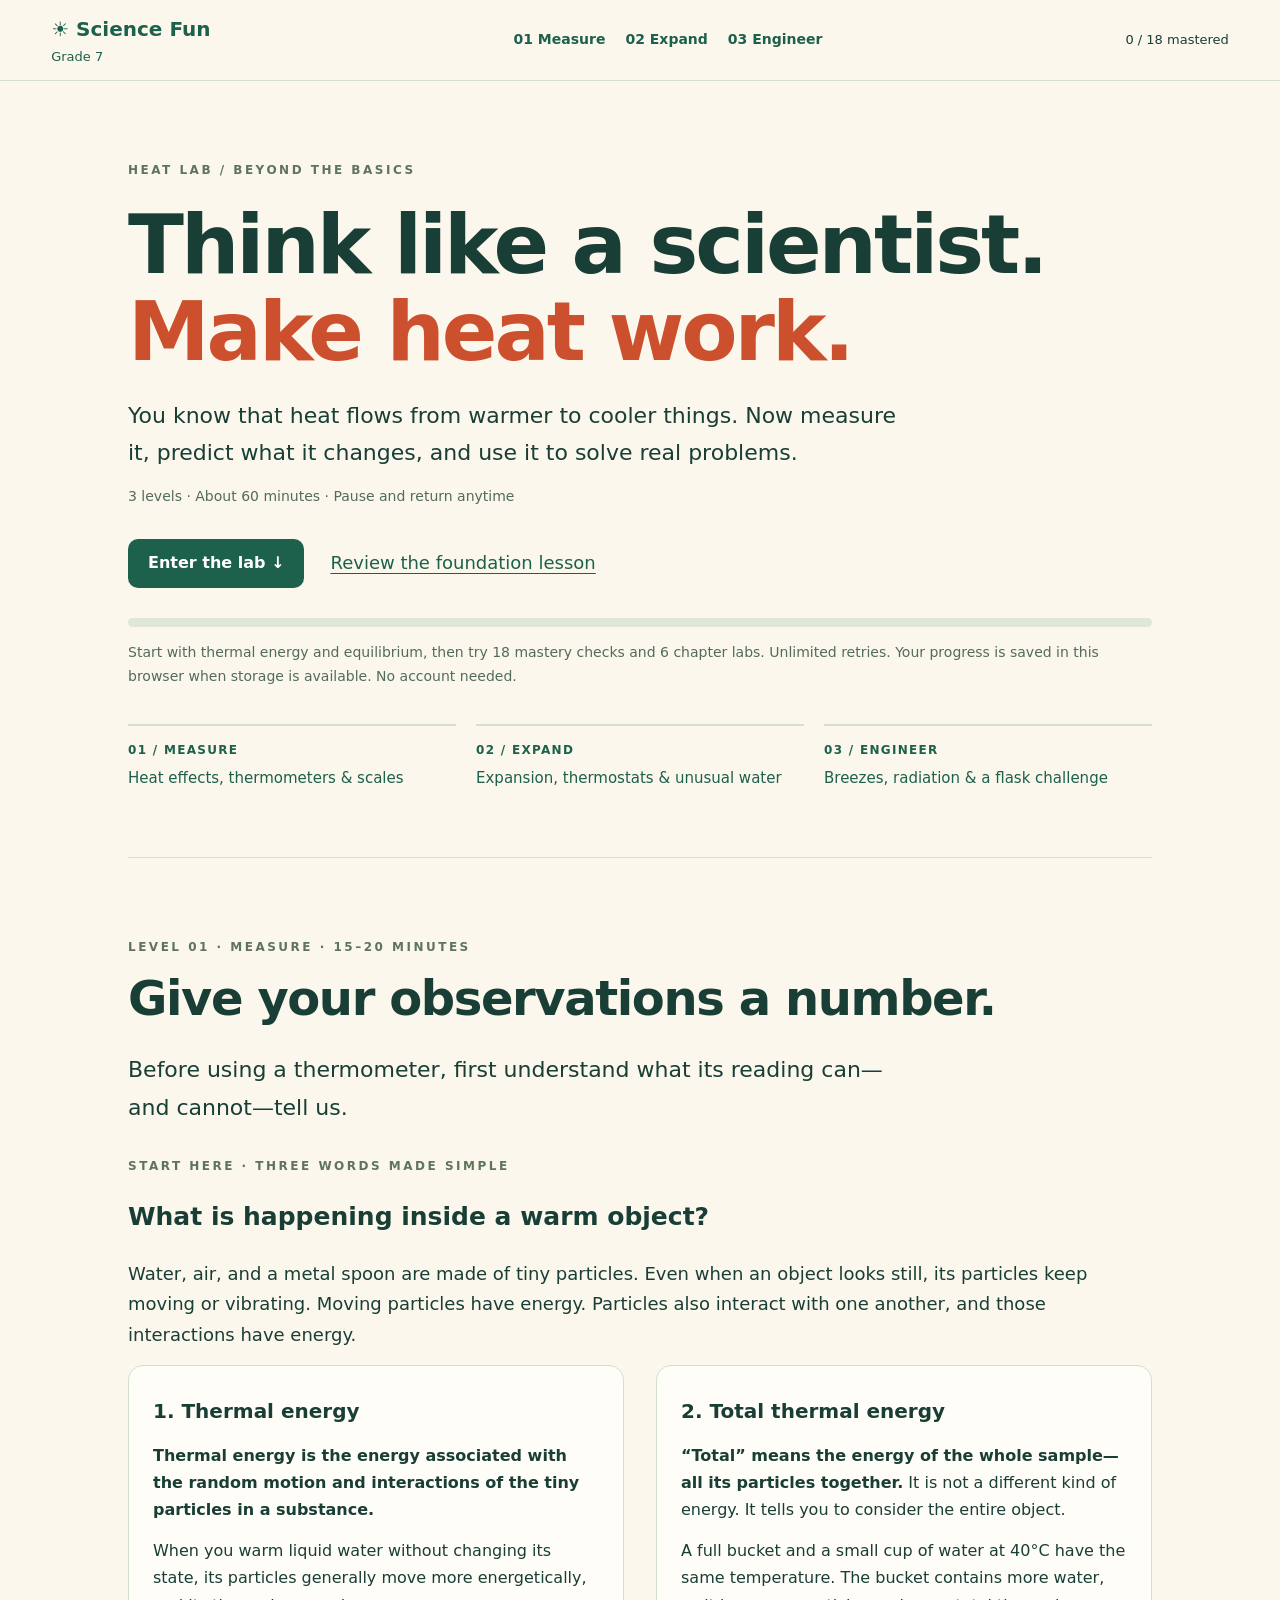
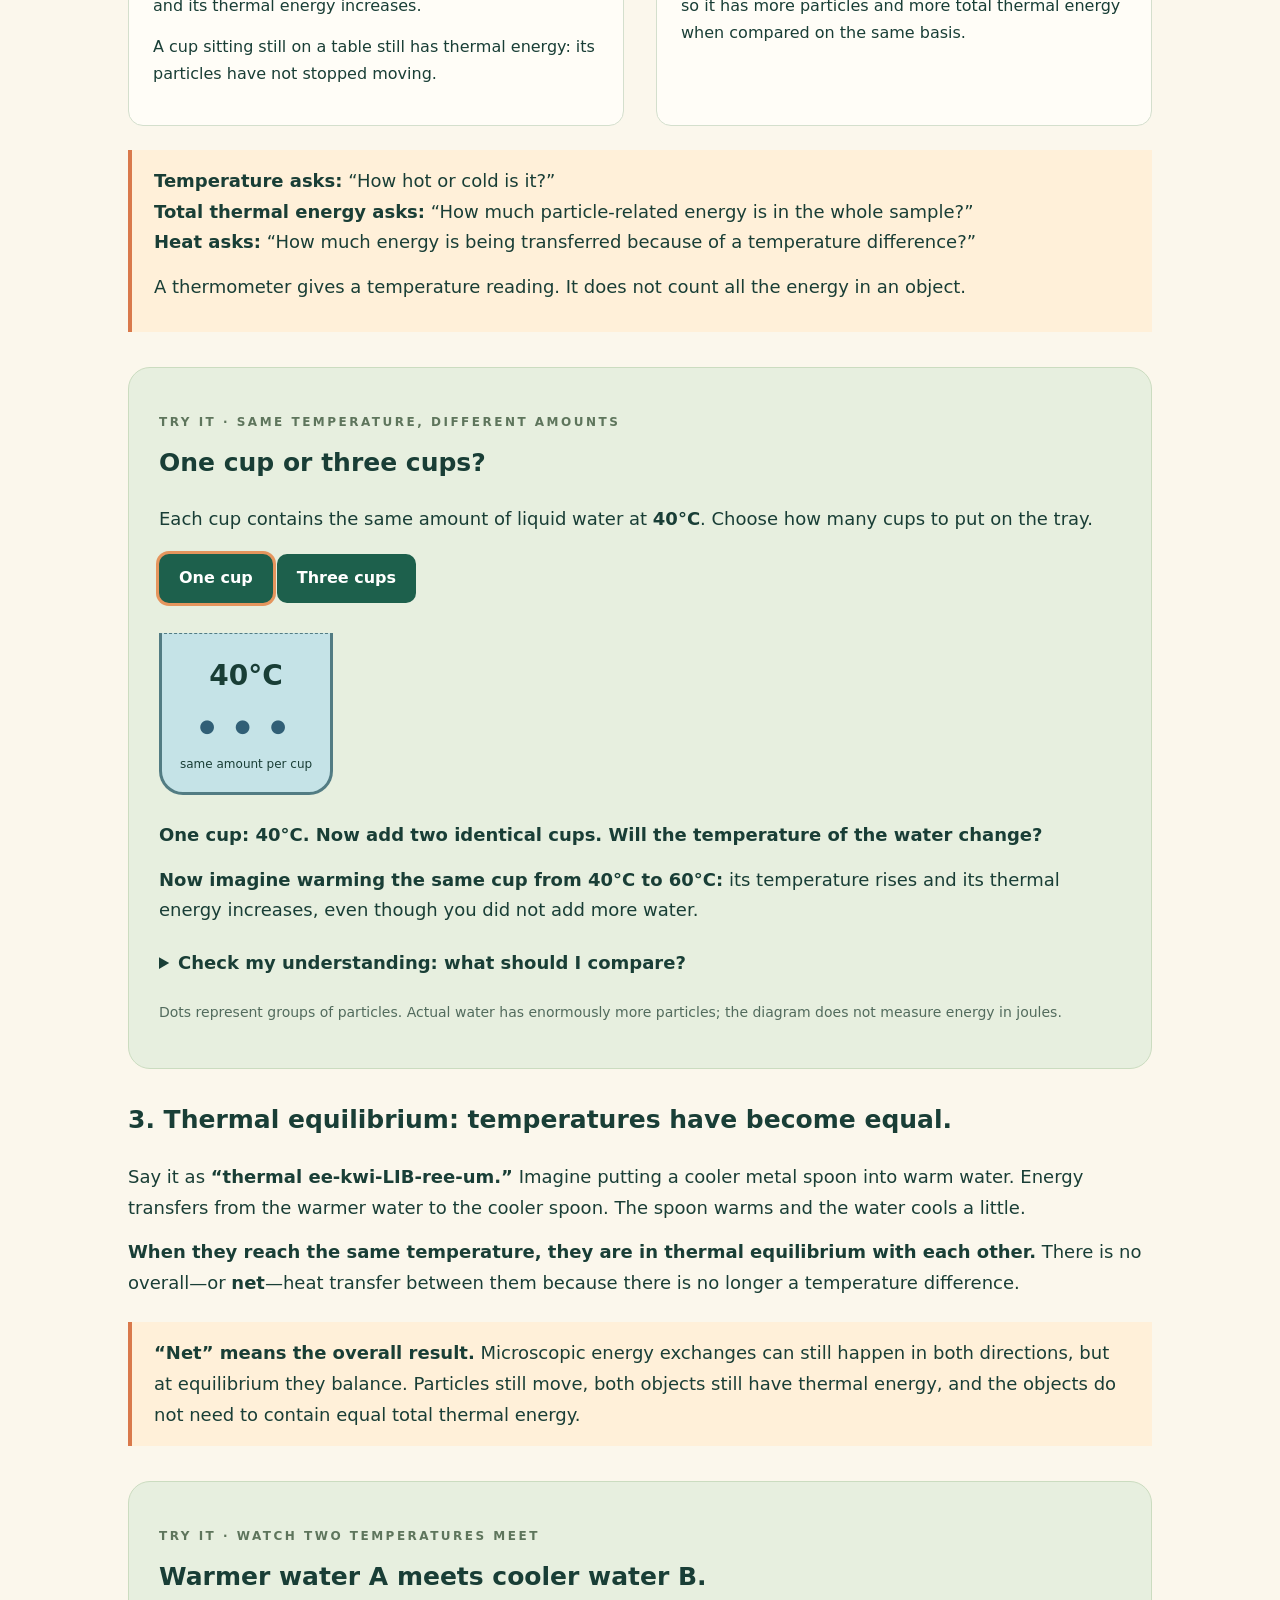
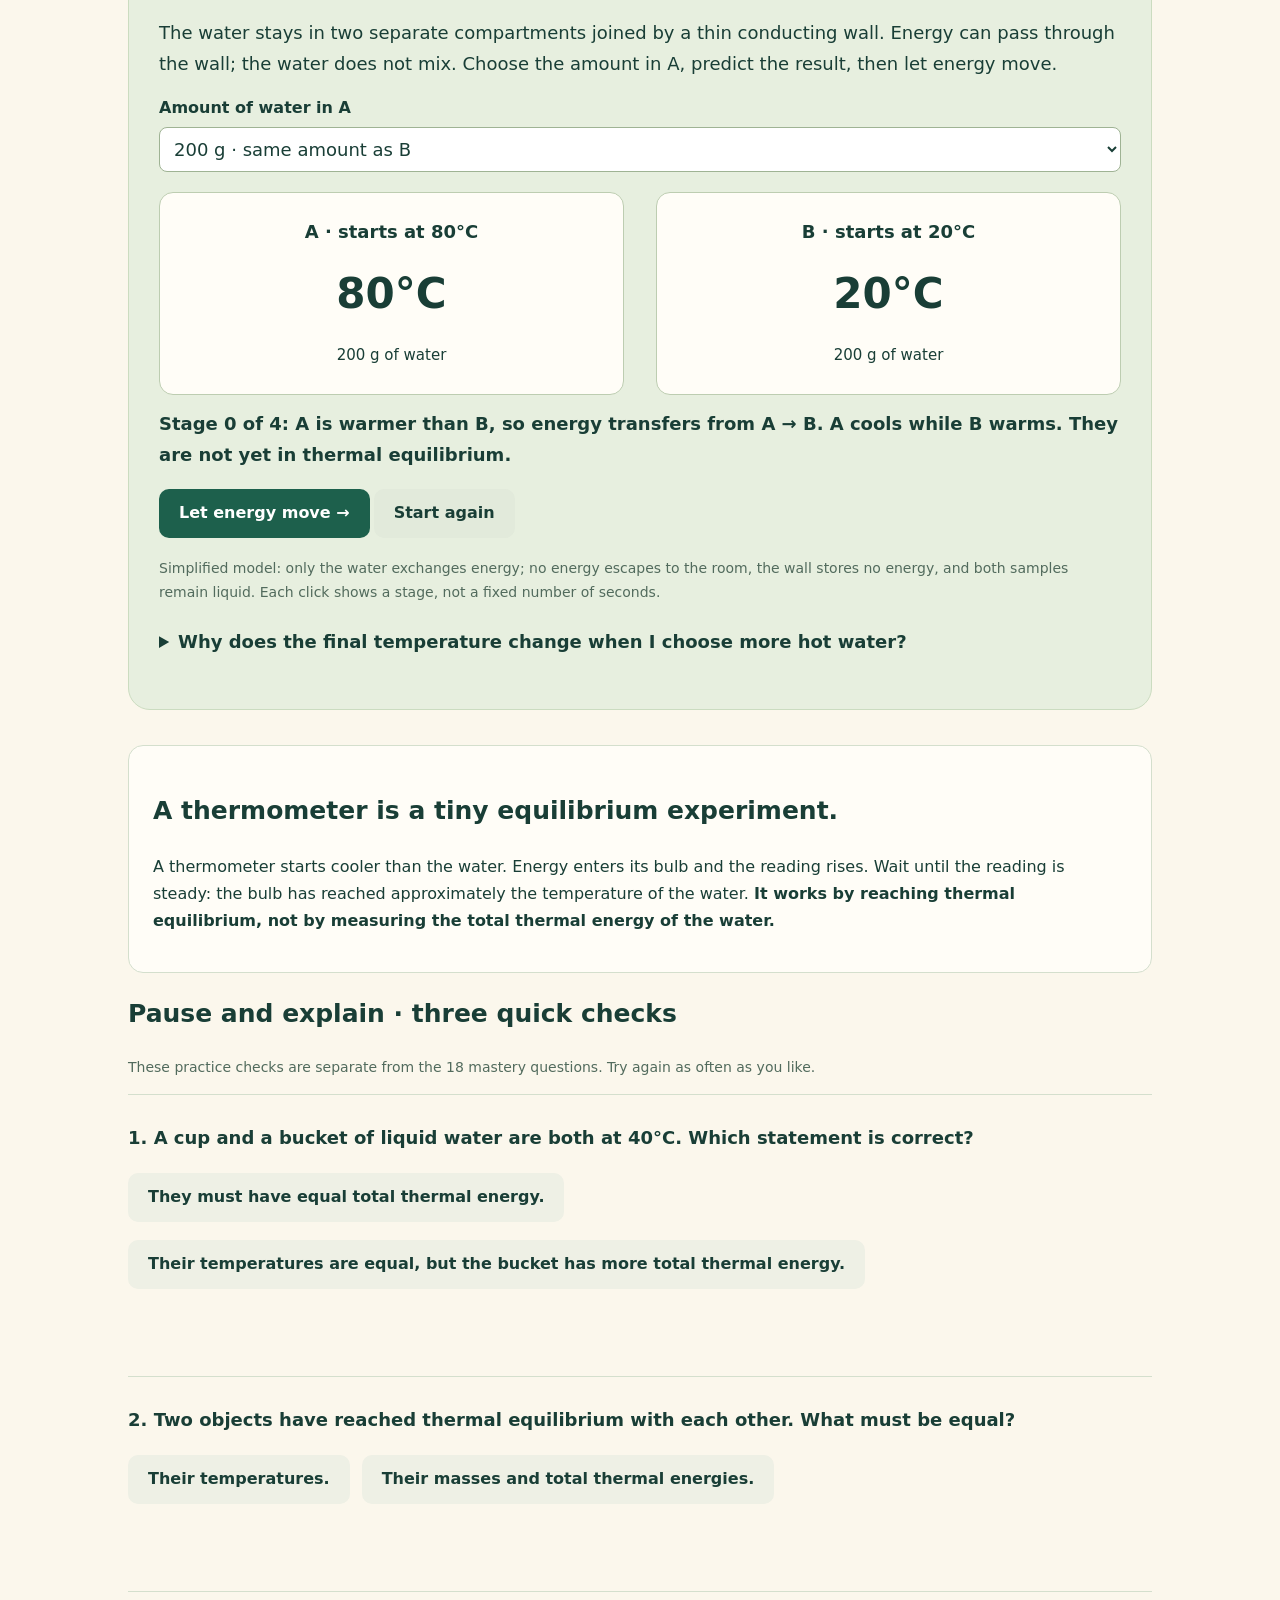
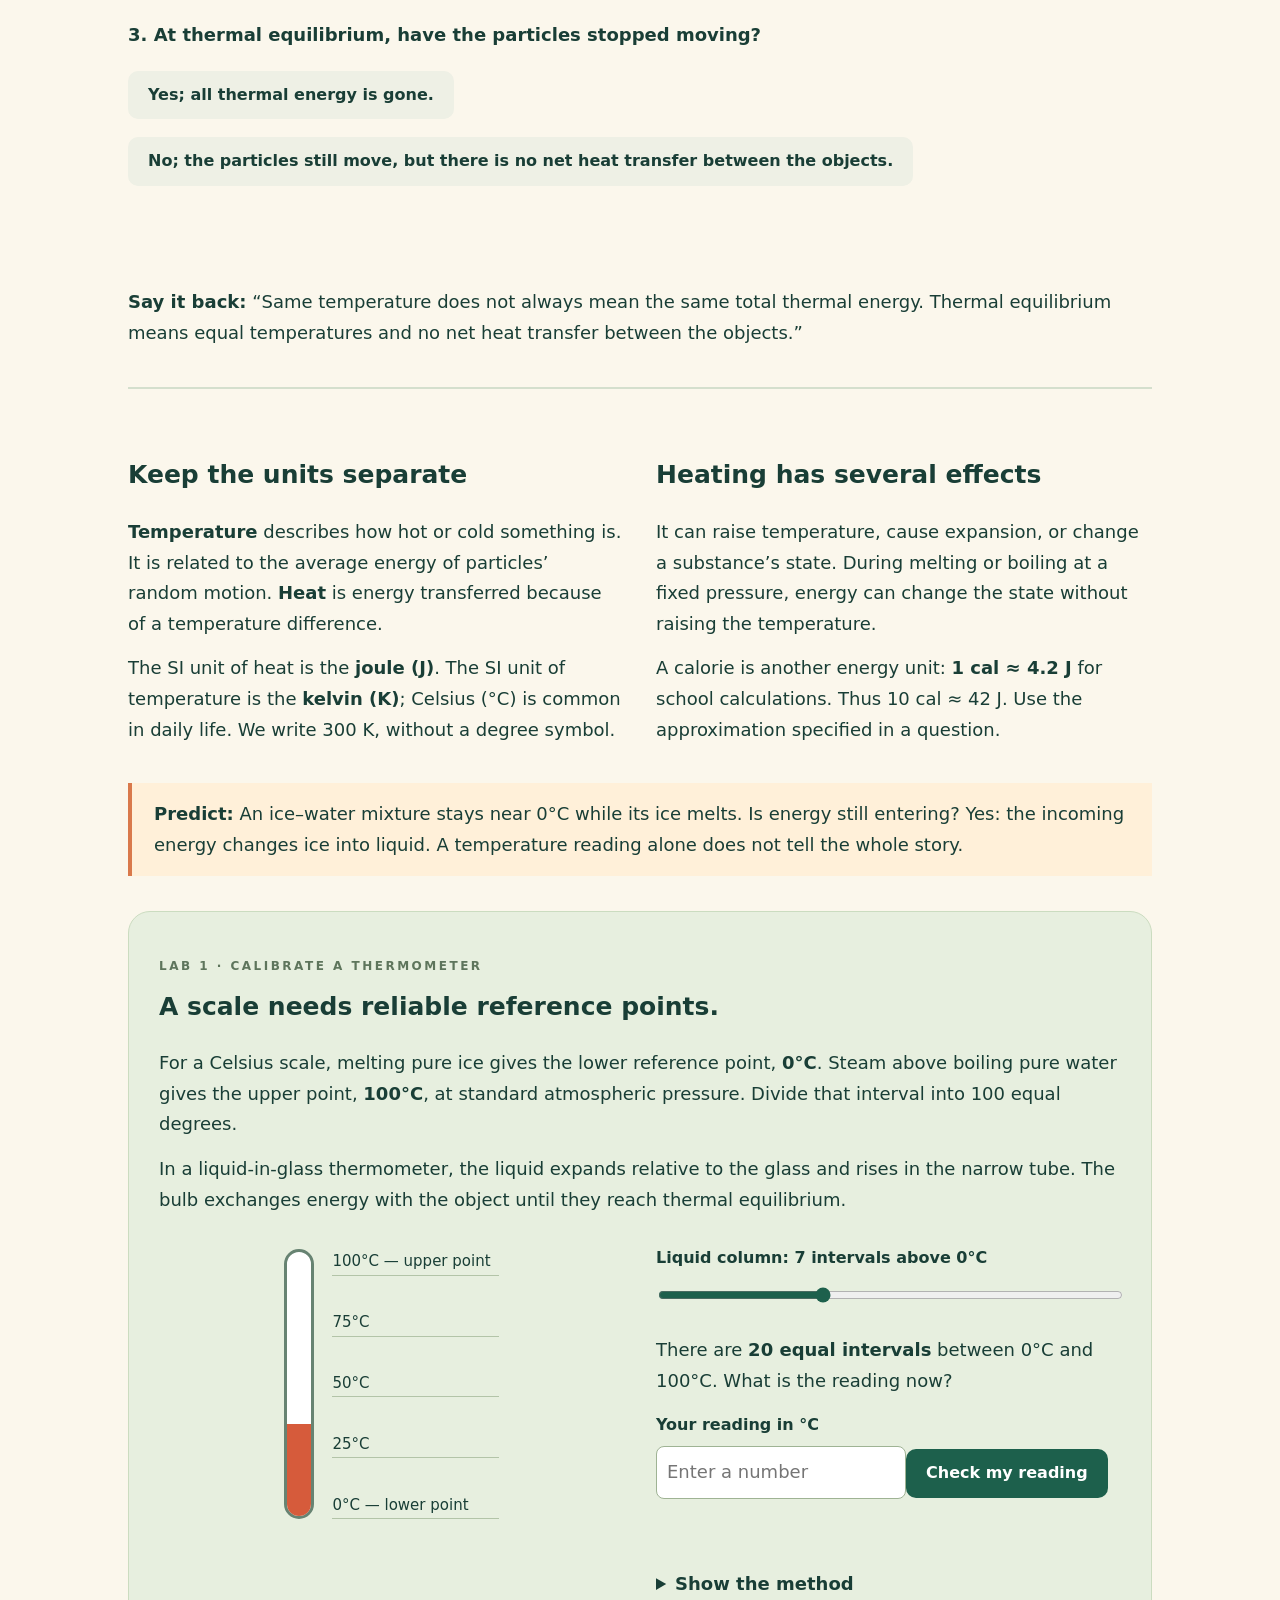
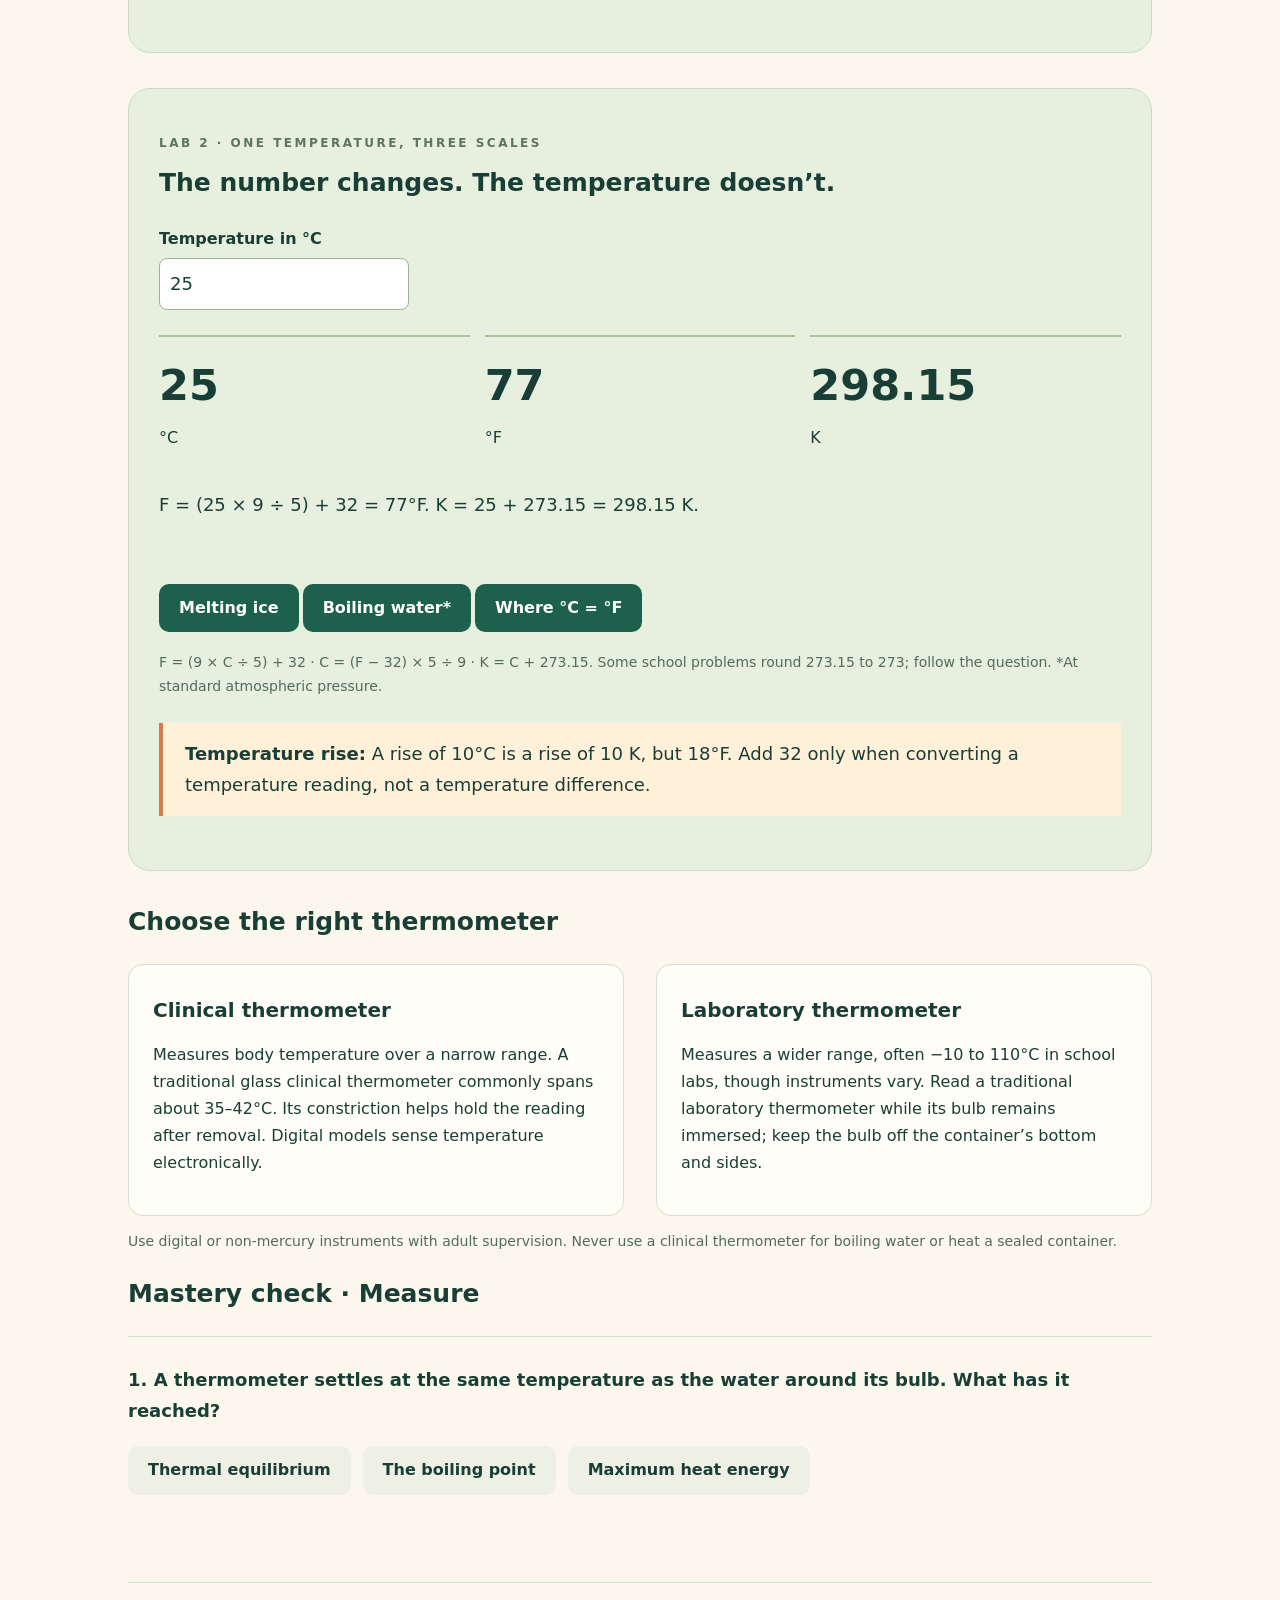
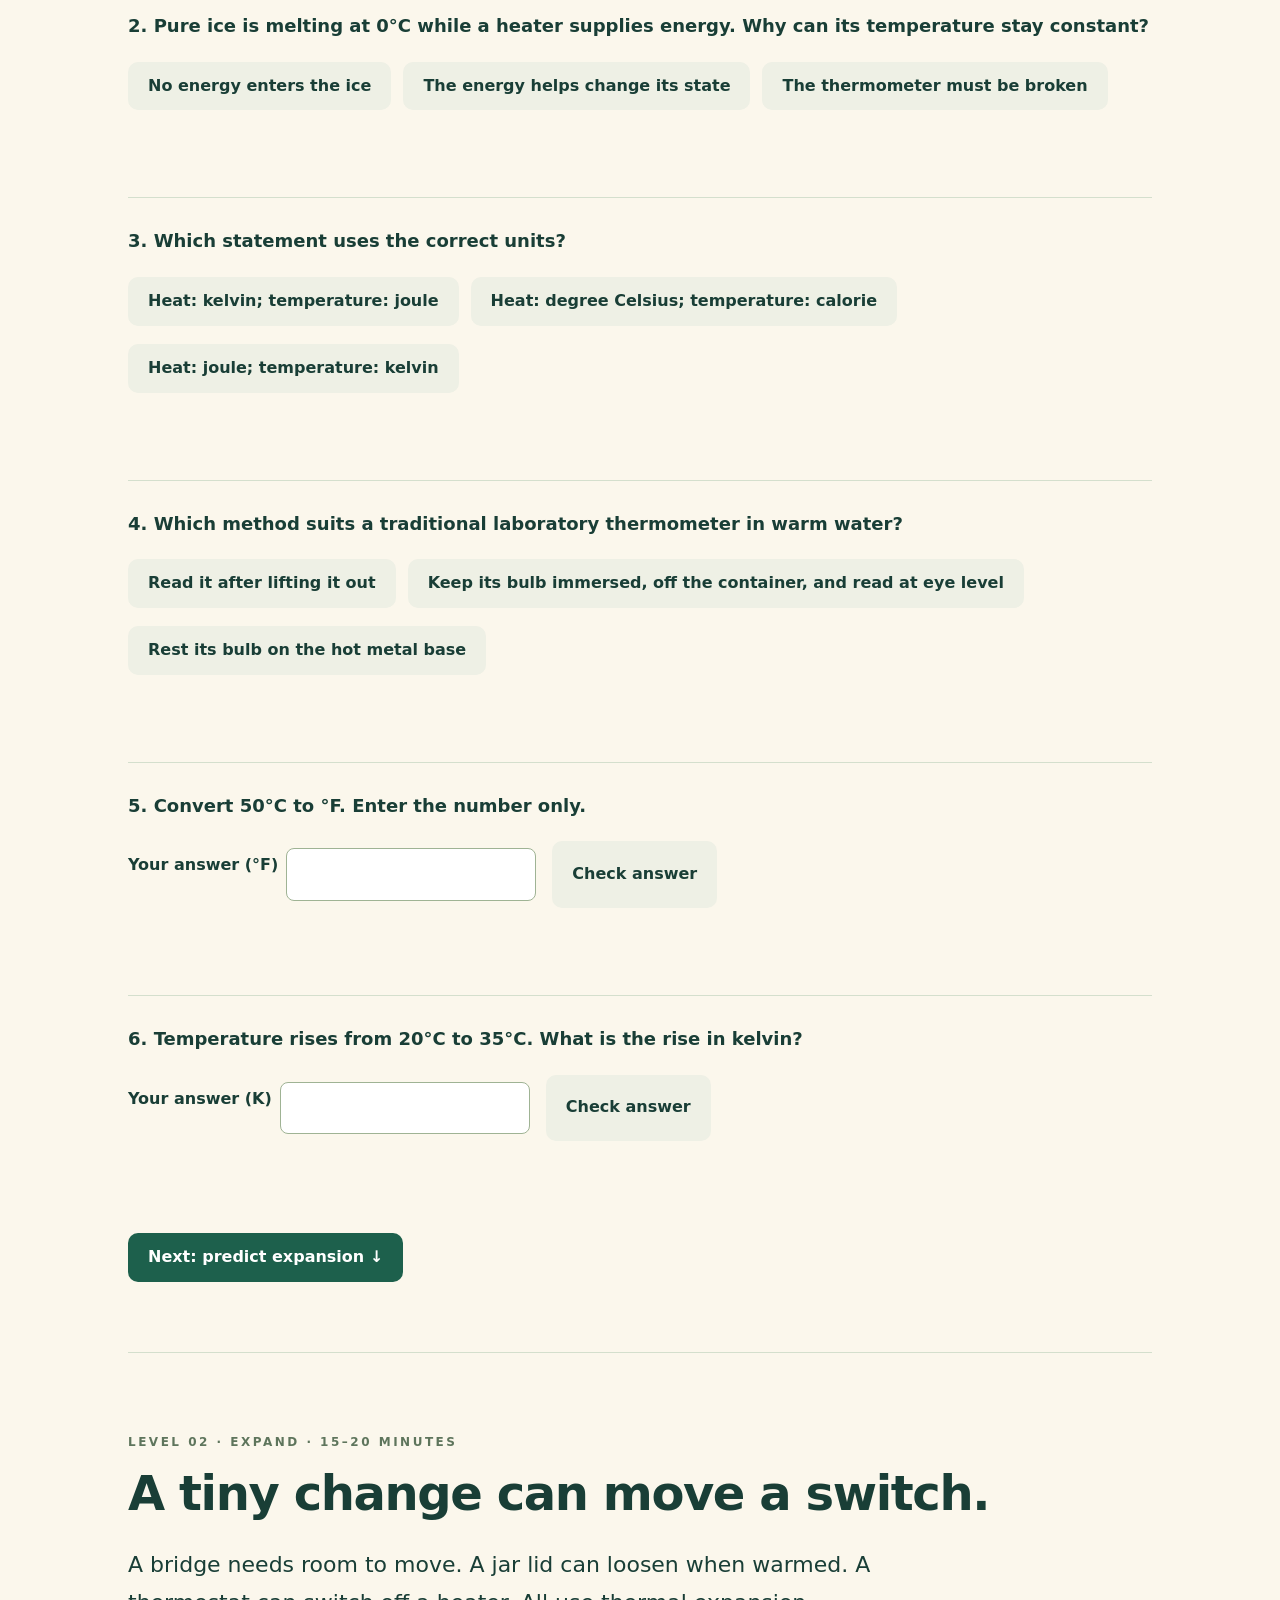
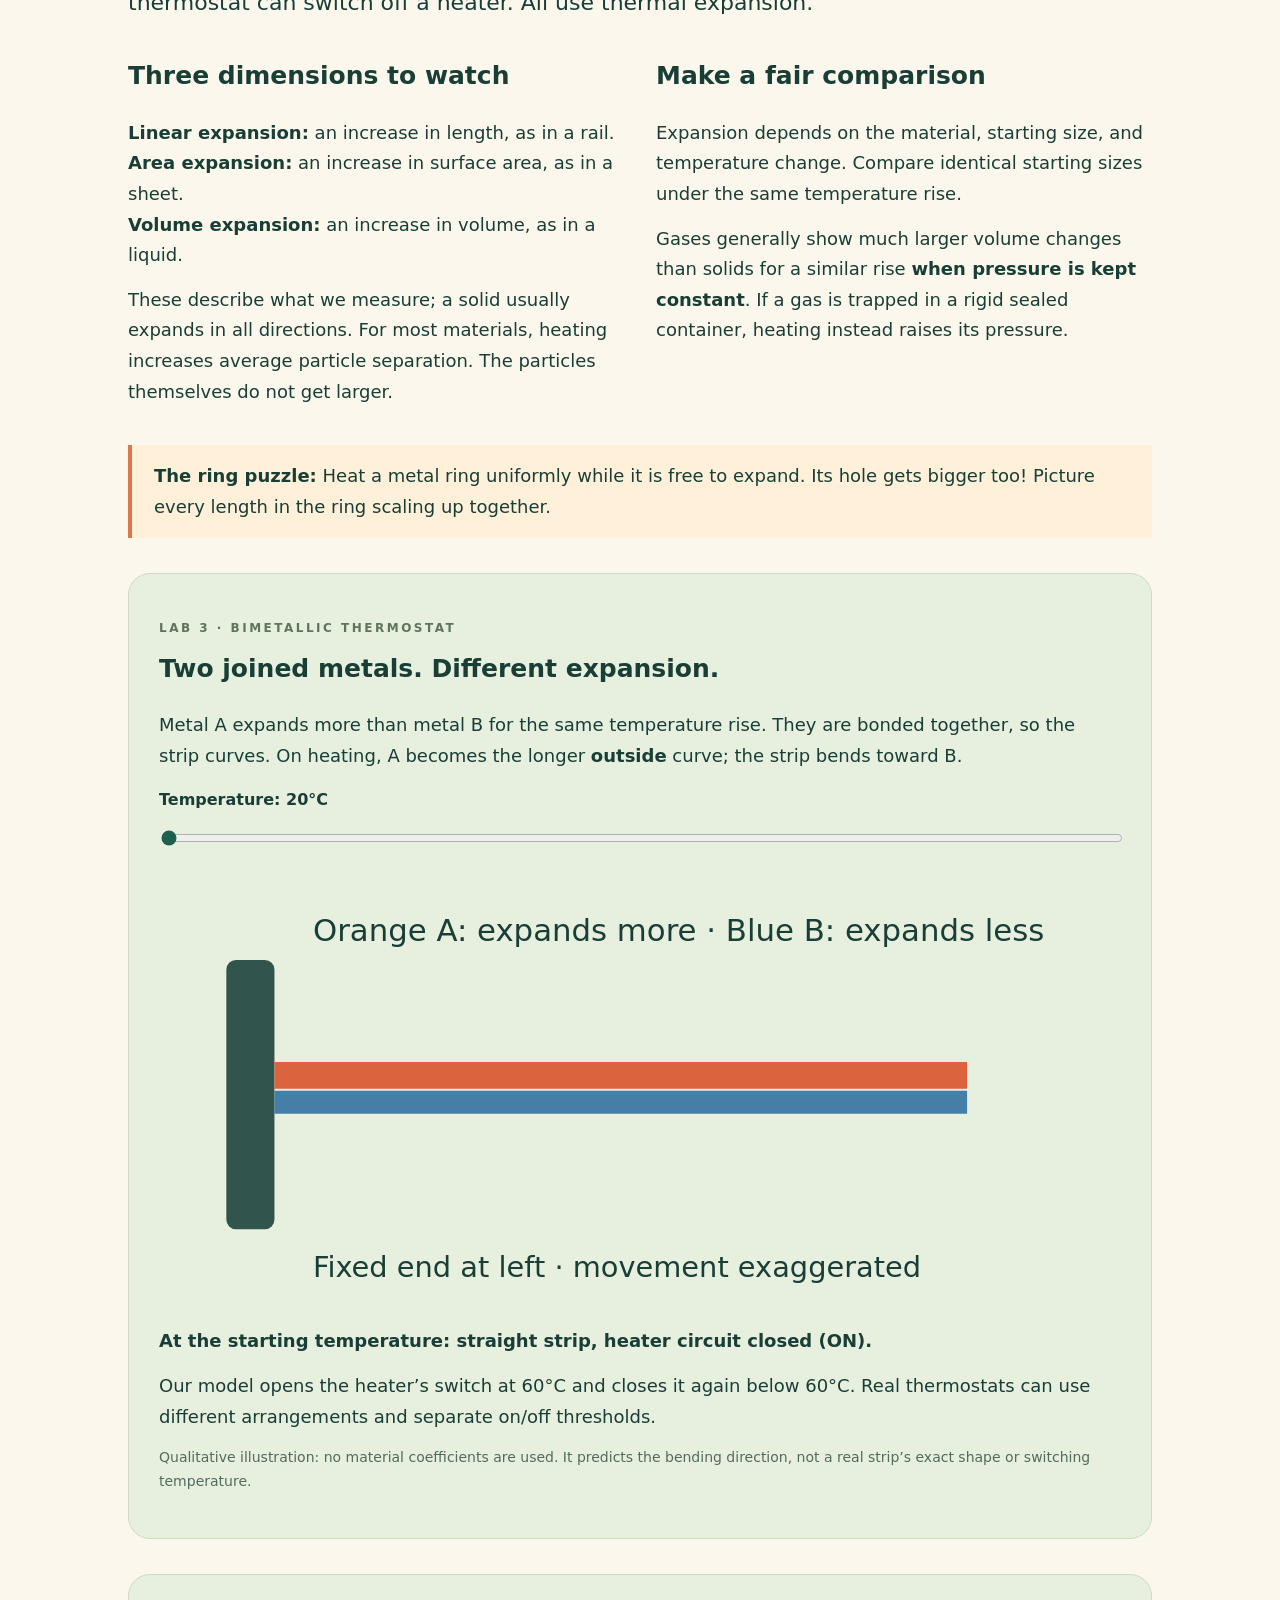
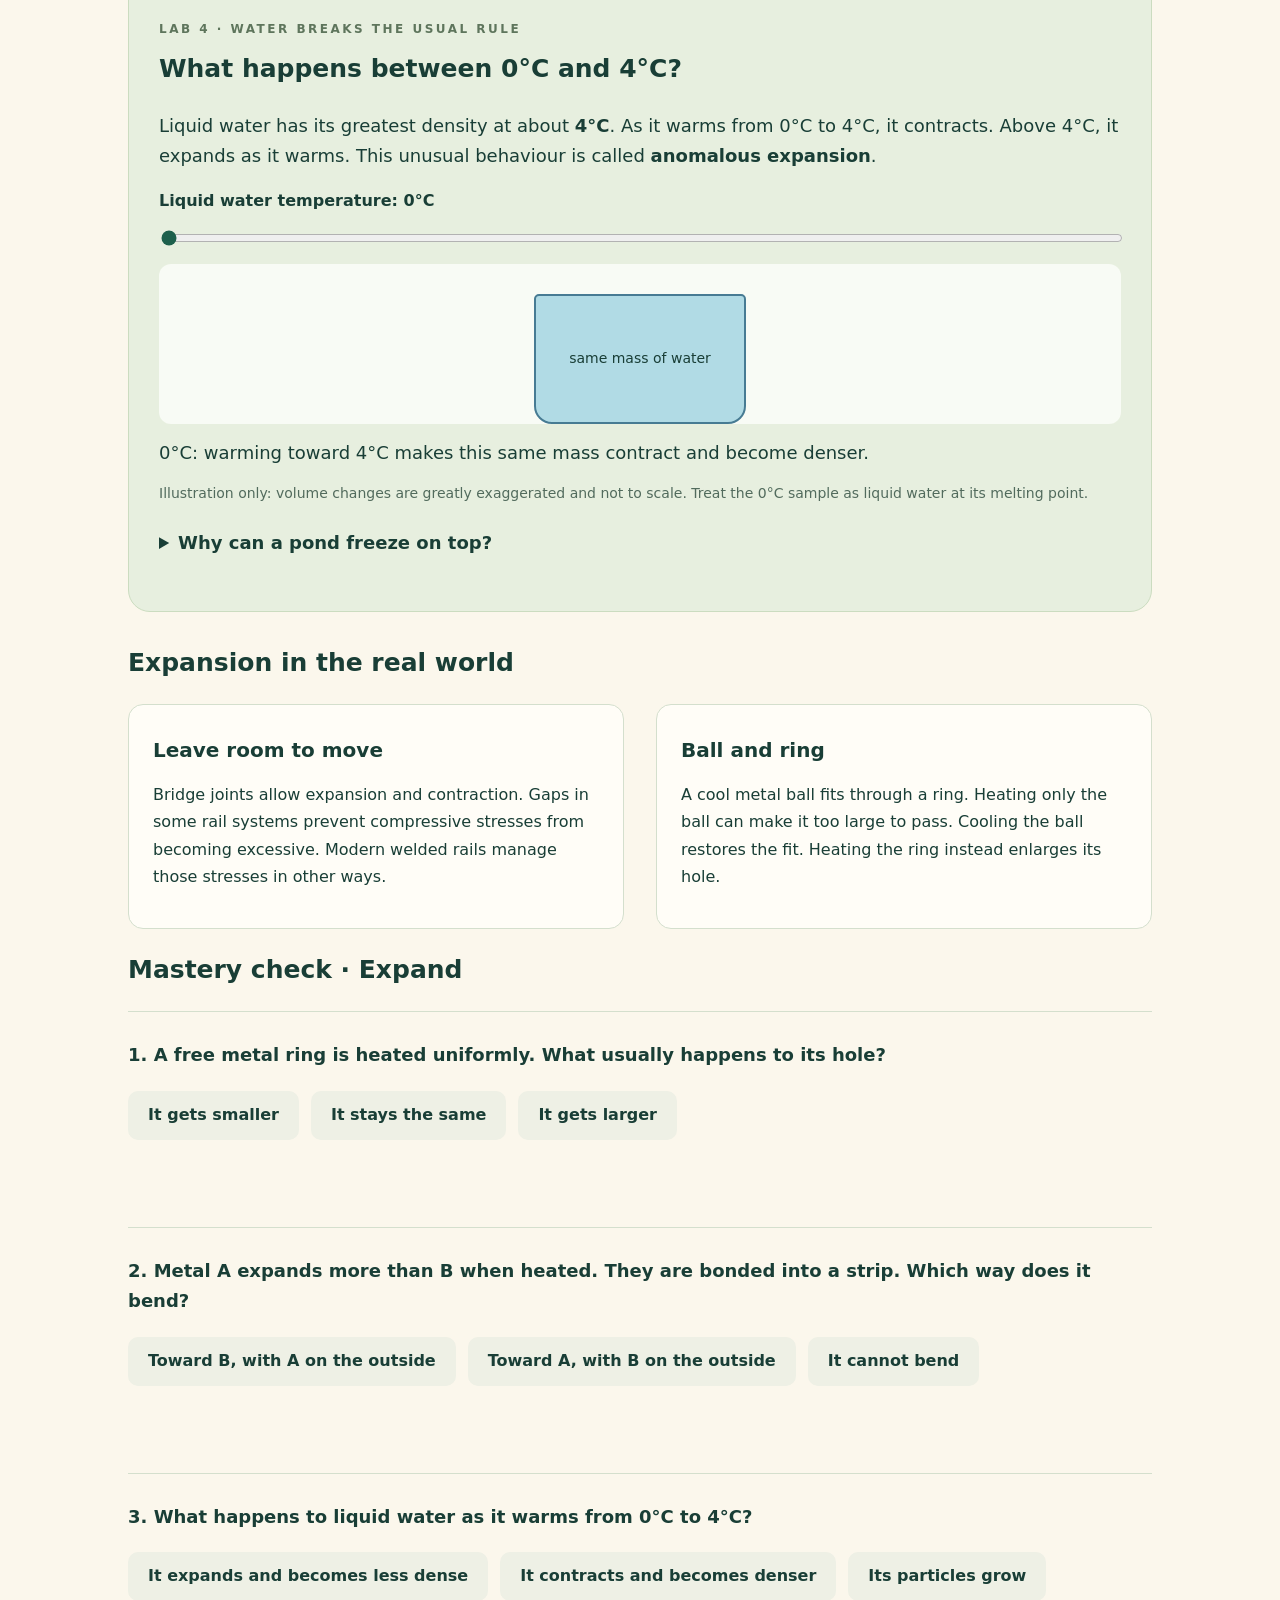
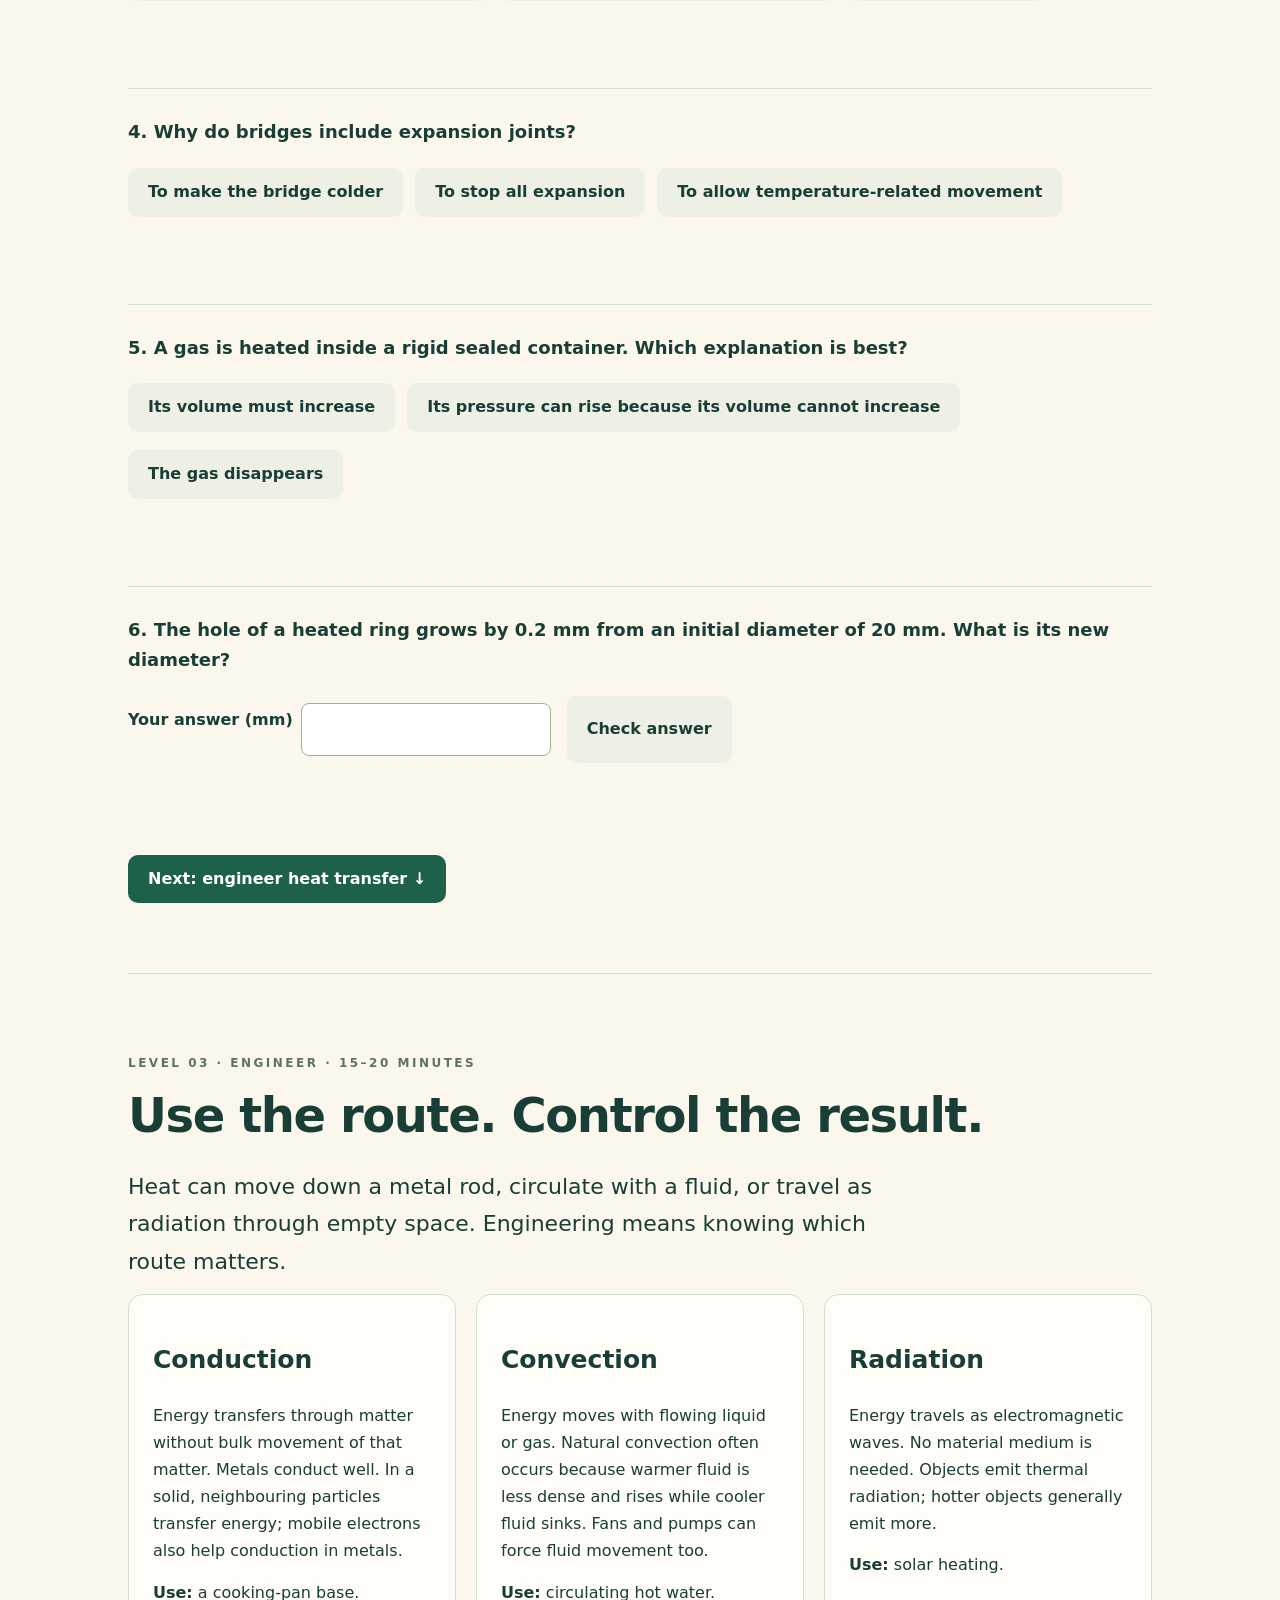
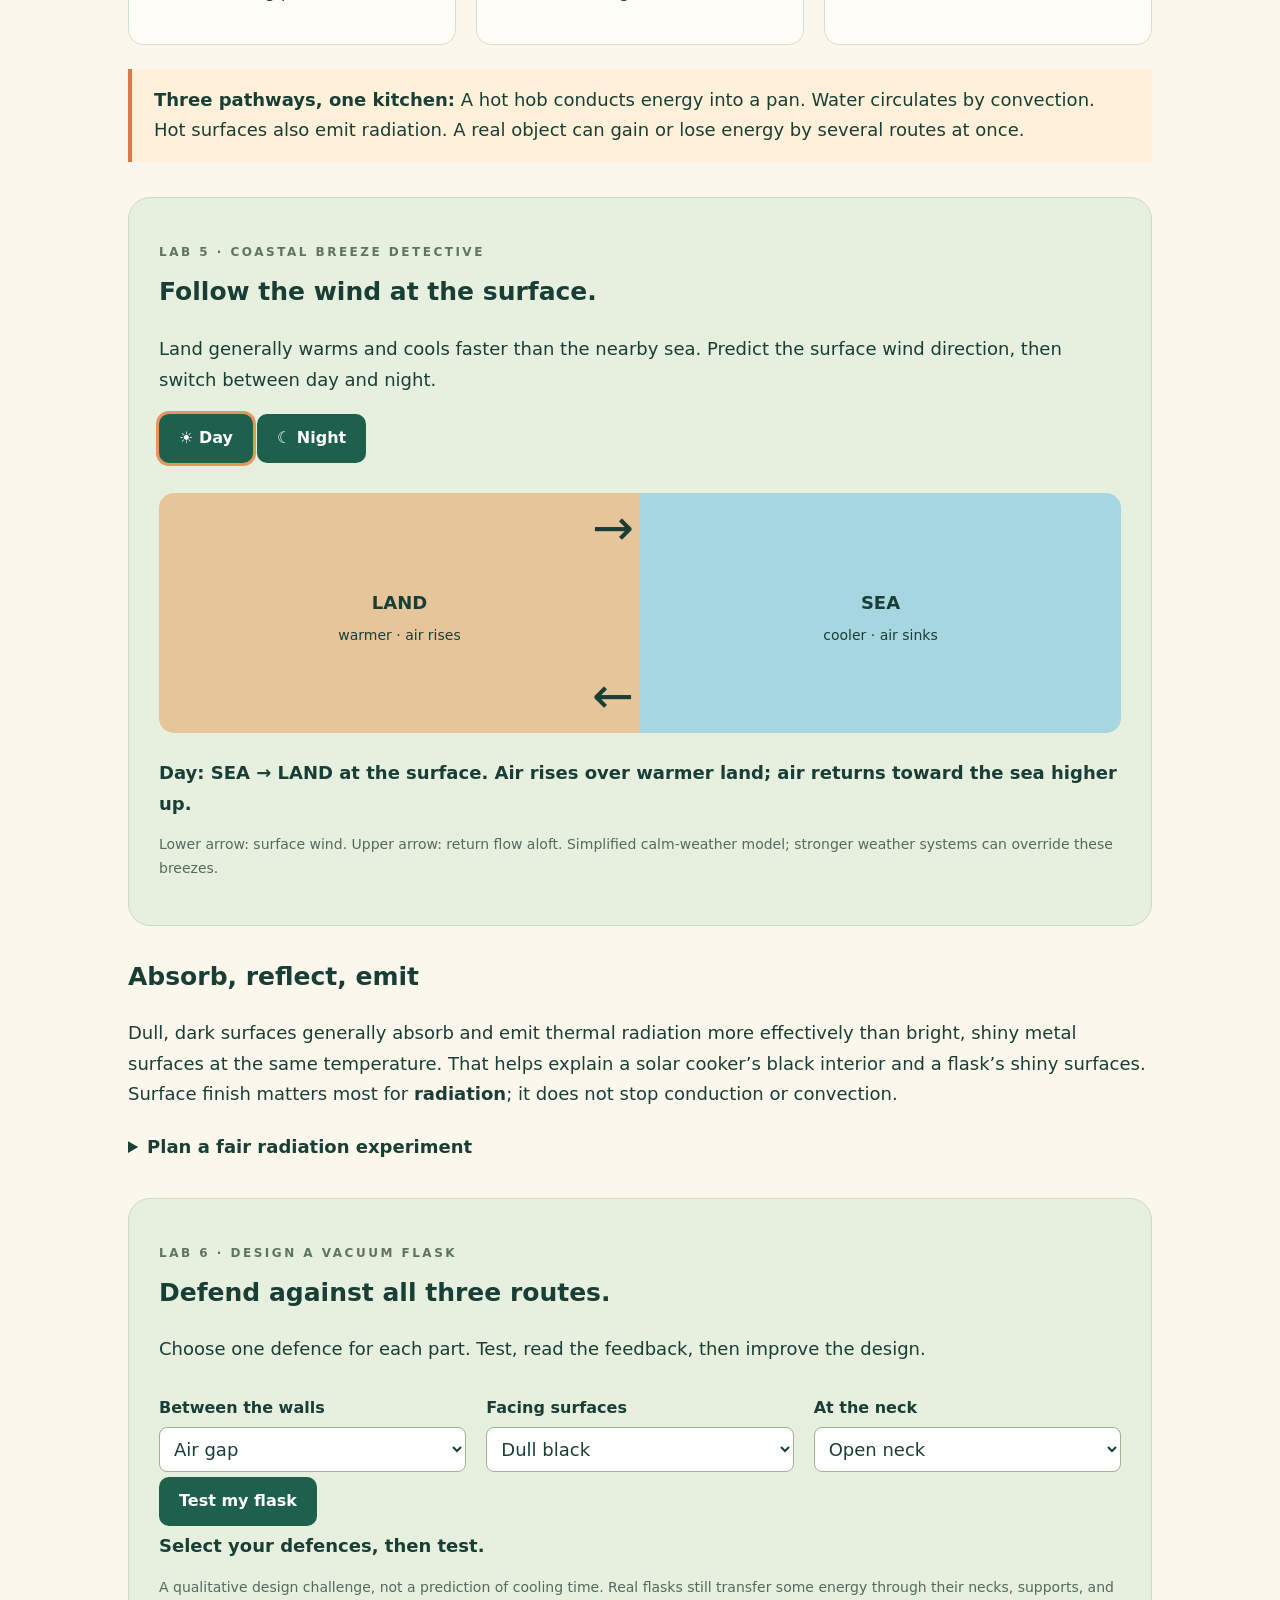
==== commit c2f37a85: "Explain thermal energy and equilibrium before using the terms" ====
--- a/heat-chapter5.html
+++ b/heat-chapter5.html
@@ -1,8 +1,14 @@
 <!doctype html>
-<html lang="en"><head><meta charset="utf-8"><meta name="viewport" content="width=device-width,initial-scale=1"><meta name="description" content="Go beyond the basics of heat: play with thermometers, temperature scales, expansion, thermostats, coastal breezes and vacuum flasks. Grade 7 science."><title>Heat Lab • Beyond the Basics | Science Fun Grade 7</title><link rel="stylesheet" href="chapter5.css"><script src="chapter5.js" defer></script></head>
+<html lang="en"><head><meta charset="utf-8"><meta name="viewport" content="width=device-width,initial-scale=1"><meta name="description" content="Go beyond the basics of heat: play with thermometers, temperature scales, expansion, thermostats, coastal breezes and vacuum flasks. Grade 7 science."><title>Heat Lab • Beyond the Basics | Science Fun Grade 7</title><link rel="stylesheet" href="chapter5.css"><script src="chapter5.js" defer></script><script src="energy-basics.js" defer></script></head>
 <body><header><a class="brand" href="./">☀ Science Fun <span>Grade 7</span></a><nav aria-label="Lesson levels"><a href="#measure">01 Measure</a><a href="#expand">02 Expand</a><a href="#transfer">03 Engineer</a></nav><span id="score" aria-live="polite">0 / 18 mastered</span></header>
-<main><section class="hero"><p class="eyebrow">HEAT LAB / BEYOND THE BASICS</p><h1>Think like a scientist.<br><em>Make heat work.</em></h1><p class="lead">You know that heat flows from warmer to cooler things. Now measure it, predict what it changes, and use it to solve real problems.</p><p class="meta">3 levels · 45–60 minutes · Pause and return anytime</p><div class="actions"><a class="button" href="#measure">Enter the lab ↓</a><a href="./">Review the foundation lesson</a></div><div class="progress"><div id="progress"></div></div><p class="small">18 mastery checks, 6 interactive labs, unlimited retries. Your progress is saved in this browser when storage is available. No account needed.</p><div class="roadmap"><a href="#measure"><b>01 / MEASURE</b><span>Heat effects, thermometers & scales</span></a><a href="#expand"><b>02 / EXPAND</b><span>Expansion, thermostats & unusual water</span></a><a href="#transfer"><b>03 / ENGINEER</b><span>Breezes, radiation & a flask challenge</span></a></div></section>
-<section id="measure"><p class="eyebrow">LEVEL 01 · MEASURE · 15–20 MINUTES</p><h2>Give your observations a number.</h2><p class="intro">Two cups can feel equally warm and still contain different amounts of thermal energy. Good science starts by separating the ideas we measure.</p><div class="grid"><article><h3>Heat ≠ temperature</h3><p><b>Temperature</b> describes how hot or cold something is. It is related to the average energy of particles’ random motion. <b>Heat</b> is energy transferred because of a temperature difference.</p><p>The SI unit of heat is the <b>joule (J)</b>. The SI unit of temperature is the <b>kelvin (K)</b>; Celsius (°C) is common in daily life. We write 300 K, without a degree symbol.</p></article><article><h3>Heating has several effects</h3><p>It can raise temperature, cause expansion, or change a substance’s state. During melting or boiling at a fixed pressure, energy can change the state without raising the temperature.</p><p>A calorie is another energy unit: <b>1 cal ≈ 4.2 J</b> for school calculations. Thus 10 cal ≈ 42 J. Use the approximation specified in a question.</p></article></div><aside><b>Predict:</b> An ice–water mixture stays near 0°C while its ice melts. Is energy still entering? Yes: the incoming energy changes ice into liquid. A temperature reading alone does not tell the whole story.</aside>
+<main><section class="hero"><p class="eyebrow">HEAT LAB / BEYOND THE BASICS</p><h1>Think like a scientist.<br><em>Make heat work.</em></h1><p class="lead">You know that heat flows from warmer to cooler things. Now measure it, predict what it changes, and use it to solve real problems.</p><p class="meta">3 levels · About 60 minutes · Pause and return anytime</p><div class="actions"><a class="button" href="#measure">Enter the lab ↓</a><a href="./">Review the foundation lesson</a></div><div class="progress"><div id="progress"></div></div><p class="small">Start with thermal energy and equilibrium, then try 18 mastery checks and 6 chapter labs. Unlimited retries. Your progress is saved in this browser when storage is available. No account needed.</p><div class="roadmap"><a href="#measure"><b>01 / MEASURE</b><span>Heat effects, thermometers & scales</span></a><a href="#expand"><b>02 / EXPAND</b><span>Expansion, thermostats & unusual water</span></a><a href="#transfer"><b>03 / ENGINEER</b><span>Breezes, radiation & a flask challenge</span></a></div></section>
+<section id="measure"><p class="eyebrow">LEVEL 01 · MEASURE · 15–20 MINUTES</p><h2>Give your observations a number.</h2><p class="intro">Before using a thermometer, first understand what its reading can—and cannot—tell us.</p><div id="energy-basics" class="concept-start"><p class="eyebrow">START HERE · THREE WORDS MADE SIMPLE</p><h3>What is happening inside a warm object?</h3><p>Water, air, and a metal spoon are made of tiny particles. Even when an object looks still, its particles keep moving or vibrating. Moving particles have energy. Particles also interact with one another, and those interactions have energy.</p><div class="grid"><article class="card"><h4>1. Thermal energy</h4><p><b>Thermal energy is the energy associated with the random motion and interactions of the tiny particles in a substance.</b></p><p>When you warm liquid water without changing its state, its particles generally move more energetically, and its thermal energy increases.</p><p>A cup sitting still on a table still has thermal energy: its particles have not stopped moving.</p></article><article class="card"><h4>2. Total thermal energy</h4><p><b>“Total” means the energy of the whole sample—all its particles together.</b> It is not a different kind of energy. It tells you to consider the entire object.</p><p>A full bucket and a small cup of water at 40°C have the same temperature. The bucket contains more water, so it has more particles and more total thermal energy when compared on the same basis.</p></article></div><aside><b>Temperature asks:</b> “How hot or cold is it?”<br><b>Total thermal energy asks:</b> “How much particle-related energy is in the whole sample?”<br><b>Heat asks:</b> “How much energy is being transferred because of a temperature difference?”<p>A thermometer gives a temperature reading. It does not count all the energy in an object.</p></aside>
+<article class="lab"><p class="eyebrow">TRY IT · SAME TEMPERATURE, DIFFERENT AMOUNTS</p><h3>One cup or three cups?</h3><p>Each cup contains the same amount of liquid water at <b>40°C</b>. Choose how many cups to put on the tray.</p><div class="chips"><button id="oneCup" aria-pressed="true">One cup</button><button id="threeCups" aria-pressed="false">Three cups</button></div><div id="energyCups" class="energy-cups" aria-live="polite"></div><p id="energyAmount" class="feedback" aria-live="polite"></p><p><b>Now imagine warming the same cup from 40°C to 60°C:</b> its temperature rises and its thermal energy increases, even though you did not add more water.</p><details><summary>Check my understanding: what should I compare?</summary><p>Both <b>temperature and amount</b> matter. The material and its state matter too. For this activity we keep the material, state, and temperature the same, so adding more water adds more total thermal energy. Do not assume the hotter object always has more total thermal energy.</p></details><p class="small">Dots represent groups of particles. Actual water has enormously more particles; the diagram does not measure energy in joules.</p></article>
+<h3>3. Thermal equilibrium: temperatures have become equal.</h3><p>Say it as <b>“thermal ee-kwi-LIB-ree-um.”</b> Imagine putting a cooler metal spoon into warm water. Energy transfers from the warmer water to the cooler spoon. The spoon warms and the water cools a little.</p><p><b>When they reach the same temperature, they are in thermal equilibrium with each other.</b> There is no overall—or <b>net</b>—heat transfer between them because there is no longer a temperature difference.</p><aside><b>“Net” means the overall result.</b> Microscopic energy exchanges can still happen in both directions, but at equilibrium they balance. Particles still move, both objects still have thermal energy, and the objects do not need to contain equal total thermal energy.</aside>
+<article class="lab"><p class="eyebrow">TRY IT · WATCH TWO TEMPERATURES MEET</p><h3>Warmer water A meets cooler water B.</h3><p>The water stays in two separate compartments joined by a thin conducting wall. Energy can pass through the wall; the water does not mix. Choose the amount in A, predict the result, then let energy move.</p><label for="equilibriumMass">Amount of water in A</label><select id="equilibriumMass"><option value="200">200 g · same amount as B</option><option value="600">600 g · three times the amount in B</option></select><div class="grid equilibrium-pair"><div class="energy-sample"><b>A · starts at 80°C</b><p id="equilibriumA" class="energy-reading">80°C</p><span id="massA">200 g of water</span></div><div class="energy-sample"><b>B · starts at 20°C</b><p id="equilibriumB" class="energy-reading">20°C</p><span>200 g of water</span></div></div><p id="equilibriumStatus" class="feedback" aria-live="polite"></p><button id="energyStep">Let energy move →</button><button id="energyRestart" class="secondary">Start again</button><p class="small">Simplified model: only the water exchanges energy; no energy escapes to the room, the wall stores no energy, and both samples remain liquid. Each click shows a stage, not a fixed number of seconds.</p><details><summary>Why does the final temperature change when I choose more hot water?</summary><p>With equal amounts, the ideal final temperature is halfway between 80°C and 20°C: <b>50°C</b>. With three times as much hot water, the final temperature is closer to 80°C: <b>65°C</b>. The larger hot sample loses more energy for each degree it cools, so the shared temperature depends on the amounts as well as the starting temperatures.</p></details></article>
+<article class="card"><h3>A thermometer is a tiny equilibrium experiment.</h3><p>A thermometer starts cooler than the water. Energy enters its bulb and the reading rises. Wait until the reading is steady: the bulb has reached approximately the temperature of the water. <b>It works by reaching thermal equilibrium, not by measuring the total thermal energy of the water.</b></p></article>
+<h3>Pause and explain · three quick checks</h3><p class="small">These practice checks are separate from the 18 mastery questions. Try again as often as you like.</p><div id="energyChecks"></div><p><b>Say it back:</b> “Same temperature does not always mean the same total thermal energy. Thermal equilibrium means equal temperatures and no net heat transfer between the objects.”</p></div>
+<div class="grid"><article><h3>Keep the units separate</h3><p><b>Temperature</b> describes how hot or cold something is. It is related to the average energy of particles’ random motion. <b>Heat</b> is energy transferred because of a temperature difference.</p><p>The SI unit of heat is the <b>joule (J)</b>. The SI unit of temperature is the <b>kelvin (K)</b>; Celsius (°C) is common in daily life. We write 300 K, without a degree symbol.</p></article><article><h3>Heating has several effects</h3><p>It can raise temperature, cause expansion, or change a substance’s state. During melting or boiling at a fixed pressure, energy can change the state without raising the temperature.</p><p>A calorie is another energy unit: <b>1 cal ≈ 4.2 J</b> for school calculations. Thus 10 cal ≈ 42 J. Use the approximation specified in a question.</p></article></div><aside><b>Predict:</b> An ice–water mixture stays near 0°C while its ice melts. Is energy still entering? Yes: the incoming energy changes ice into liquid. A temperature reading alone does not tell the whole story.</aside>
 <article class="lab"><p class="eyebrow">LAB 1 · CALIBRATE A THERMOMETER</p><h3>A scale needs reliable reference points.</h3><p>For a Celsius scale, melting pure ice gives the lower reference point, <b>0°C</b>. Steam above boiling pure water gives the upper point, <b>100°C</b>, at standard atmospheric pressure. Divide that interval into 100 equal degrees.</p><p>In a liquid-in-glass thermometer, the liquid expands relative to the glass and rises in the narrow tube. The bulb exchanges energy with the object until they reach thermal equilibrium.</p><div class="grid"><div><div class="thermo" role="img" aria-label="Illustrated Celsius thermometer with 20 equal intervals between 0 and 100 degrees"><div class="tube"><div id="column"></div></div><div class="marks"><span>100°C — upper point</span><span>75°C</span><span>50°C</span><span>25°C</span><span>0°C — lower point</span></div></div></div><div><label for="division">Liquid column: <output id="divisionValue">7</output> intervals above 0°C</label><input id="division" type="range" min="0" max="20" value="7"><p>There are <b>20 equal intervals</b> between 0°C and 100°C. What is the reading now?</p><label for="thermoAnswer">Your reading in °C</label><input type="number" id="thermoAnswer" inputmode="decimal" placeholder="Enter a number"><button id="checkThermo">Check my reading</button><p id="thermoFeedback" class="feedback" aria-live="polite"></p><details><summary>Show the method</summary><p>Each interval = (100 − 0) ÷ 20 = <b>5°C</b>. Multiply the number of intervals above zero by 5. Read a real scale with your eye level with the top of its liquid column to avoid parallax.</p></details></div></div></article>
 <article class="lab"><p class="eyebrow">LAB 2 · ONE TEMPERATURE, THREE SCALES</p><h3>The number changes. The temperature doesn’t.</h3><label for="celsius">Temperature in °C</label><input id="celsius" type="number" value="25" min="-273.15" max="10000" step="any"><div class="readouts" aria-live="polite"><div><output id="outC">25</output><span>°C</span></div><div><output id="outF">77</output><span>°F</span></div><div><output id="outK">298.15</output><span>K</span></div></div><p id="conversionSteps"></p><p id="conversionError" class="feedback" aria-live="polite"></p><div class="chips"><button data-temp="0">Melting ice</button><button data-temp="100">Boiling water*</button><button data-temp="-40">Where °C = °F</button></div><p class="small">F = (9 × C ÷ 5) + 32 · C = (F − 32) × 5 ÷ 9 · K = C + 273.15. Some school problems round 273.15 to 273; follow the question. *At standard atmospheric pressure.</p><aside><b>Temperature rise:</b> A rise of 10°C is a rise of 10 K, but 18°F. Add 32 only when converting a temperature reading, not a temperature difference.</aside></article>
 <h3>Choose the right thermometer</h3><div class="grid"><article class="card"><h4>Clinical thermometer</h4><p>Measures body temperature over a narrow range. A traditional glass clinical thermometer commonly spans about 35–42°C. Its constriction helps hold the reading after removal. Digital models sense temperature electronically.</p></article><article class="card"><h4>Laboratory thermometer</h4><p>Measures a wider range, often −10 to 110°C in school labs, though instruments vary. Read a traditional laboratory thermometer while its bulb remains immersed; keep the bulb off the container’s bottom and sides.</p></article></div><p class="small">Use digital or non-mercury instruments with adult supervision. Never use a clinical thermometer for boiling water or heat a sealed container.</p><h3>Mastery check · Measure</h3><div id="quiz1"></div><a class="button" href="#expand">Next: predict expansion ↓</a></section>
@@ -15,3 +21,4 @@
 <h3>Absorb, reflect, emit</h3><p>Dull, dark surfaces generally absorb and emit thermal radiation more effectively than bright, shiny metal surfaces at the same temperature. That helps explain a solar cooker’s black interior and a flask’s shiny surfaces. Surface finish matters most for <b>radiation</b>; it does not stop conduction or convection.</p><details><summary>Plan a fair radiation experiment</summary><p>Use two otherwise identical containers, one dull black and one shiny, with equal amounts of water at the same starting temperature. Place them at equal distances from the same radiant source. Measure temperatures after equal times. Change only the surface finish; keep material, size, water mass, and position comparable. Ask an adult to handle any hot apparatus.</p></details>
 <article class="lab"><p class="eyebrow">LAB 6 · DESIGN A VACUUM FLASK</p><h3>Defend against all three routes.</h3><p>Choose one defence for each part. Test, read the feedback, then improve the design.</p><div class="three"><div><label for="flaskGap">Between the walls</label><select id="flaskGap"><option value="air">Air gap</option><option value="vacuum">Vacuum gap</option><option value="metal">Solid metal bridge</option></select></div><div><label for="flaskSurface">Facing surfaces</label><select id="flaskSurface"><option value="black">Dull black</option><option value="shiny">Shiny / silvered</option></select></div><div><label for="flaskLid">At the neck</label><select id="flaskLid"><option value="open">Open neck</option><option value="insulated">Well-fitting insulating stopper</option></select></div></div><button id="testFlask">Test my flask</button><div id="flaskFeedback" class="feedback" aria-live="polite">Select your defences, then test.</div><p class="small">A qualitative design challenge, not a prediction of cooling time. Real flasks still transfer some energy through their necks, supports, and surfaces.</p></article><h3>Mastery check · Engineer</h3><div id="quiz3"></div></section>
 <section id="finish"><div class="finish"><p class="eyebrow">YOUR SCIENCE NOTEBOOK</p><h2 id="finishTitle">Build understanding, one reason at a time.</h2><p id="finishText">Complete 18 mastery checks to earn your Heat Lab badge. Every answer has an explanation; retries are welcome.</p><div id="badge"></div><button id="download" class="light">Download my learning report</button></div><h3>Teach it back</h3><p>Choose a thermometer, thermostat, sea breeze, or flask. Explain what changes, where energy goes, and why the design works. Draw arrows and label the important parts.</p><details><summary>Revision card: the six ideas to remember</summary><ol><li>Heat is transferred energy; temperature is a measure of hotness.</li><li>F = 9C/5 + 32; K = C + 273.15. Temperature differences do not use the +32 offset.</li><li>Most materials expand when heated; free, uniformly heated holes grow too.</li><li>A heated bimetallic strip bends toward the metal that expands less.</li><li>Liquid water is densest at about 4°C.</li><li>Conduction needs matter; convection needs a flowing fluid; radiation can cross a vacuum.</li></ol></details><details><summary>For the parent or teacher: scope and sources</summary><p>This is an original Grade 7 companion lesson, not a reproduction or an edition-verified adaptation of V. K. Sally’s textbook. It develops the four Heat themes identified in this <a href="https://www.newstewartschoolctc.in/wp-content/uploads/Stewart-7-Final.pdf" target="_blank" rel="noopener">school teaching scheme</a>: effects, temperature measurement, expansion, and transfer. Water’s unusual expansion is an enrichment topic.</p><p>Science references: <a href="https://openstax.org/books/university-physics-volume-2/pages/1-3-thermal-expansion" target="_blank" rel="noopener">OpenStax: thermal expansion</a>; <a href="https://www.noaa.gov/jetstream/ocean/sea-breeze" target="_blank" rel="noopener">NOAA: sea and land breezes</a>; <a href="https://www.nist.gov/pml/owm/si-units-temperature" target="_blank" rel="noopener">NIST: temperature units</a>. Explanations and questions here were written for this lesson.</p><p>Mastery means a correct answer was reached, possibly after hints or retries. It is a learning record, not a timed examination score. Local progress is not uploaded.</p></details><button id="reset" class="secondary">Reset this lesson’s progress</button><p><a href="./">← Foundation lesson</a></p></section></main><footer>Science Fun Grade 7 · Heat Lab · Learn it. Test it. Explain it.</footer></body></html>
+
--- a/chapter5.css
+++ b/chapter5.css
@@ -1 +1,3 @@
 :root{--paper:#fbf7ec;--ink:#193e36;--accent:#cc502d;--leaf:#1d604c;--line:#d4dfcd}*{box-sizing:border-box}html{scroll-behavior:smooth;scroll-padding-top:100px}body{margin:0;background:var(--paper);color:var(--ink);font:18px/1.7 system-ui,sans-serif}header{position:sticky;top:0;z-index:10;background:#fbf7ecf5;backdrop-filter:blur(8px);border-bottom:1px solid var(--line);padding:12px 4%;display:flex;align-items:center;justify-content:space-between;gap:18px}a{color:var(--leaf);text-underline-offset:4px}.brand{font-weight:850;font-size:20px;text-decoration:none}.brand span{font-weight:450;font-size:13px;display:block}nav{display:flex;gap:20px}nav a{font-size:14px;font-weight:750;text-decoration:none}#score{font-size:13px;white-space:nowrap}main{max-width:1080px;margin:auto;padding:0 28px}section{padding:65px 0;border-bottom:1px solid var(--line)}.eyebrow{font-size:12px;letter-spacing:2.5px;font-weight:800;color:#5e755c}h1{font-size:clamp(45px,7.5vw,82px);line-height:1.05;letter-spacing:-3px;margin:22px 0}h1 em{font-style:normal;color:var(--accent)}h2{font-size:clamp(32px,4.8vw,48px);line-height:1.15;letter-spacing:-1.4px;margin:10px 0 25px}h3{font-size:25px;line-height:1.3}h4{font-size:20px;margin:4px 0}p{margin:14px 0}.lead,.intro{font-size:22px;max-width:790px}.meta,.small{font-size:14px;color:#526b5d}.actions{display:flex;align-items:center;gap:22px;flex-wrap:wrap;margin:25px 0}button,.button{font:700 16px/1.3 system-ui;background:var(--leaf);color:white;border:0;border-radius:10px;padding:14px 20px;cursor:pointer;text-decoration:none;display:inline-block;margin:5px 4px 5px 0}button:hover,.button:hover{filter:brightness(1.1)}button:focus-visible,a:focus-visible,input:focus-visible,select:focus-visible,summary:focus-visible{outline:3px solid #db6d39;outline-offset:4px}button[aria-pressed=true]{box-shadow:0 0 0 3px #e5955d}button.secondary{background:#e2eadb;color:var(--ink)}.progress{height:9px;border-radius:10px;background:#e0e6d8;overflow:hidden}.progress div{height:100%;width:0;background:#df774d}.roadmap,.three{display:grid;grid-template-columns:repeat(3,1fr);gap:20px}.roadmap{margin-top:35px}.roadmap a{border-top:2px solid var(--line);padding-top:14px;text-decoration:none}.roadmap b{display:block;font-size:12px;letter-spacing:1.3px}.roadmap span{display:block;font-size:15px;margin-top:6px}.grid{display:grid;grid-template-columns:1fr 1fr;gap:32px}.card{padding:24px;border:1px solid var(--line);border-radius:15px;background:#fffdf7}.card p{font-size:16px}.lab{padding:30px;background:#e7efdf;border:1px solid #cbdcc0;border-radius:22px;margin:35px 0}.lab h3{margin-top:10px}aside{border-left:4px solid #d9794b;background:#fff0d9;padding:16px 22px;margin:24px 0}label{display:block;font-weight:700;font-size:16px;margin:15px 0 6px}input,select{font:inherit;color:var(--ink);max-width:100%;width:100%;padding:10px;border:1px solid #9fb394;border-radius:8px;background:white}input[type=range]{padding:0;border:0;accent-color:var(--leaf);background:transparent;min-height:32px}input[type=number]{max-width:250px}output{font-variant-numeric:tabular-nums}.feedback{min-height:30px;font-weight:650}.feedback.error{color:#983714}.readouts{display:grid;grid-template-columns:repeat(3,1fr);gap:15px;margin:25px 0}.readouts div{border-top:2px solid #aac399;padding:12px 0}.readouts output{display:block;font-size:clamp(26px,5vw,43px);font-weight:800;overflow-wrap:anywhere}.readouts span{font-size:16px}.thermo{height:310px;display:flex;justify-content:center;gap:18px;padding:20px}.tube{position:relative;width:30px;border:3px solid #678372;border-radius:20px;background:white;overflow:hidden}.tube div{position:absolute;bottom:0;width:100%;height:35%;background:#d65b3b;transition:height .2s}.marks{display:flex;flex-direction:column;justify-content:space-between;font-size:15px}.marks span{border-bottom:1px solid #b3c4a8;padding-right:8px}.quizItem{padding:24px 0;border-top:1px solid var(--line)}.quizItem h4{font-size:18px}.options{display:flex;flex-wrap:wrap;gap:8px;margin-top:15px}.options button{background:#eef0e5;color:var(--ink);font-weight:550;text-align:left;max-width:100%}.options button.correct{background:#1d604c;color:white}.options button.incorrect{background:#ffd9c4;color:#7f3015}.quizItem input{display:inline-block;margin:12px 8px 12px 0}.hint{font-size:15px;color:#5e755c}summary{cursor:pointer;font-weight:700}details{margin:22px 0}svg{width:100%;display:block;margin:20px 0}.waterDisplay{height:160px;display:flex;align-items:flex-end;justify-content:center;background:#f8fbf5;border-radius:12px;padding-top:10px}.waterDisplay div{height:130px;width:220px;background:#b1dbe5;border:2px solid #477b93;border-radius:5px 5px 18px 18px;display:flex;align-items:center;justify-content:center;transition:width .2s}.waterDisplay span{font-size:14px}.coast{height:240px;position:relative;display:grid;grid-template-columns:1fr 1fr;margin:25px 0;border-radius:15px;overflow:hidden}.land,.sea{padding:95px 15px 15px;text-align:center;font-weight:800}.land{background:#e6c59a}.sea{background:#a6d6df}.coast div span{font-size:14px;font-weight:500}.coast>span{position:absolute;left:45%;font-size:50px;line-height:1}#surfaceWind{bottom:12px}#upperWind{top:10px}.finish{background:#193e36;color:white;border-radius:22px;padding:35px}.finish .eyebrow{color:#c1d7b5}.finish button.light{background:#e4eddc;color:var(--ink)}.badge{display:inline-block;padding:10px 20px;border-radius:24px;background:#ffe1a2;color:var(--ink);font-weight:800;margin:15px 0}footer{text-align:center;padding:35px;font-size:14px}@media(max-width:700px){header{flex-wrap:wrap;padding:10px 20px;gap:7px}nav{order:3;justify-content:space-between;width:100%}main{padding:0 20px}section{padding:42px 0}.grid,.three{grid-template-columns:1fr;gap:16px}.roadmap{grid-template-columns:1fr;gap:12px}.lab{padding:20px}.lead,.intro{font-size:19px}body{font-size:17px}.brand{font-size:17px}h1{letter-spacing:-2px}.finish{padding:24px}.readouts{gap:8px}}@media(prefers-reduced-motion:reduce){html{scroll-behavior:auto}*{transition:none!important}}
+/* Concrete explanations before the chapter terminology. */
+.concept-start{margin:30px 0 45px;padding-bottom:25px;border-bottom:2px solid var(--line)}.energy-cups{display:flex;gap:20px;flex-wrap:wrap;margin:25px 0}.energy-cup{display:flex;flex-direction:column;align-items:center;justify-content:center;gap:12px;min-width:150px;min-height:155px;padding:18px;background:#c5e3e7;border:3px solid #527c83;border-top:1px dashed #527c83;border-radius:0 0 24px 24px}.energy-cup b{font-size:28px}.energy-cup span{color:#315f76;letter-spacing:7px}.energy-cup small{font-size:12px}.energy-sample{background:#fffdf7;border:1px solid #bdcdb1;border-radius:14px;padding:24px;text-align:center;margin-top:20px}.energy-reading{font-size:42px;font-weight:800;margin:10px 0}.energy-sample span{font-size:15px}button:disabled{opacity:.65;cursor:default}
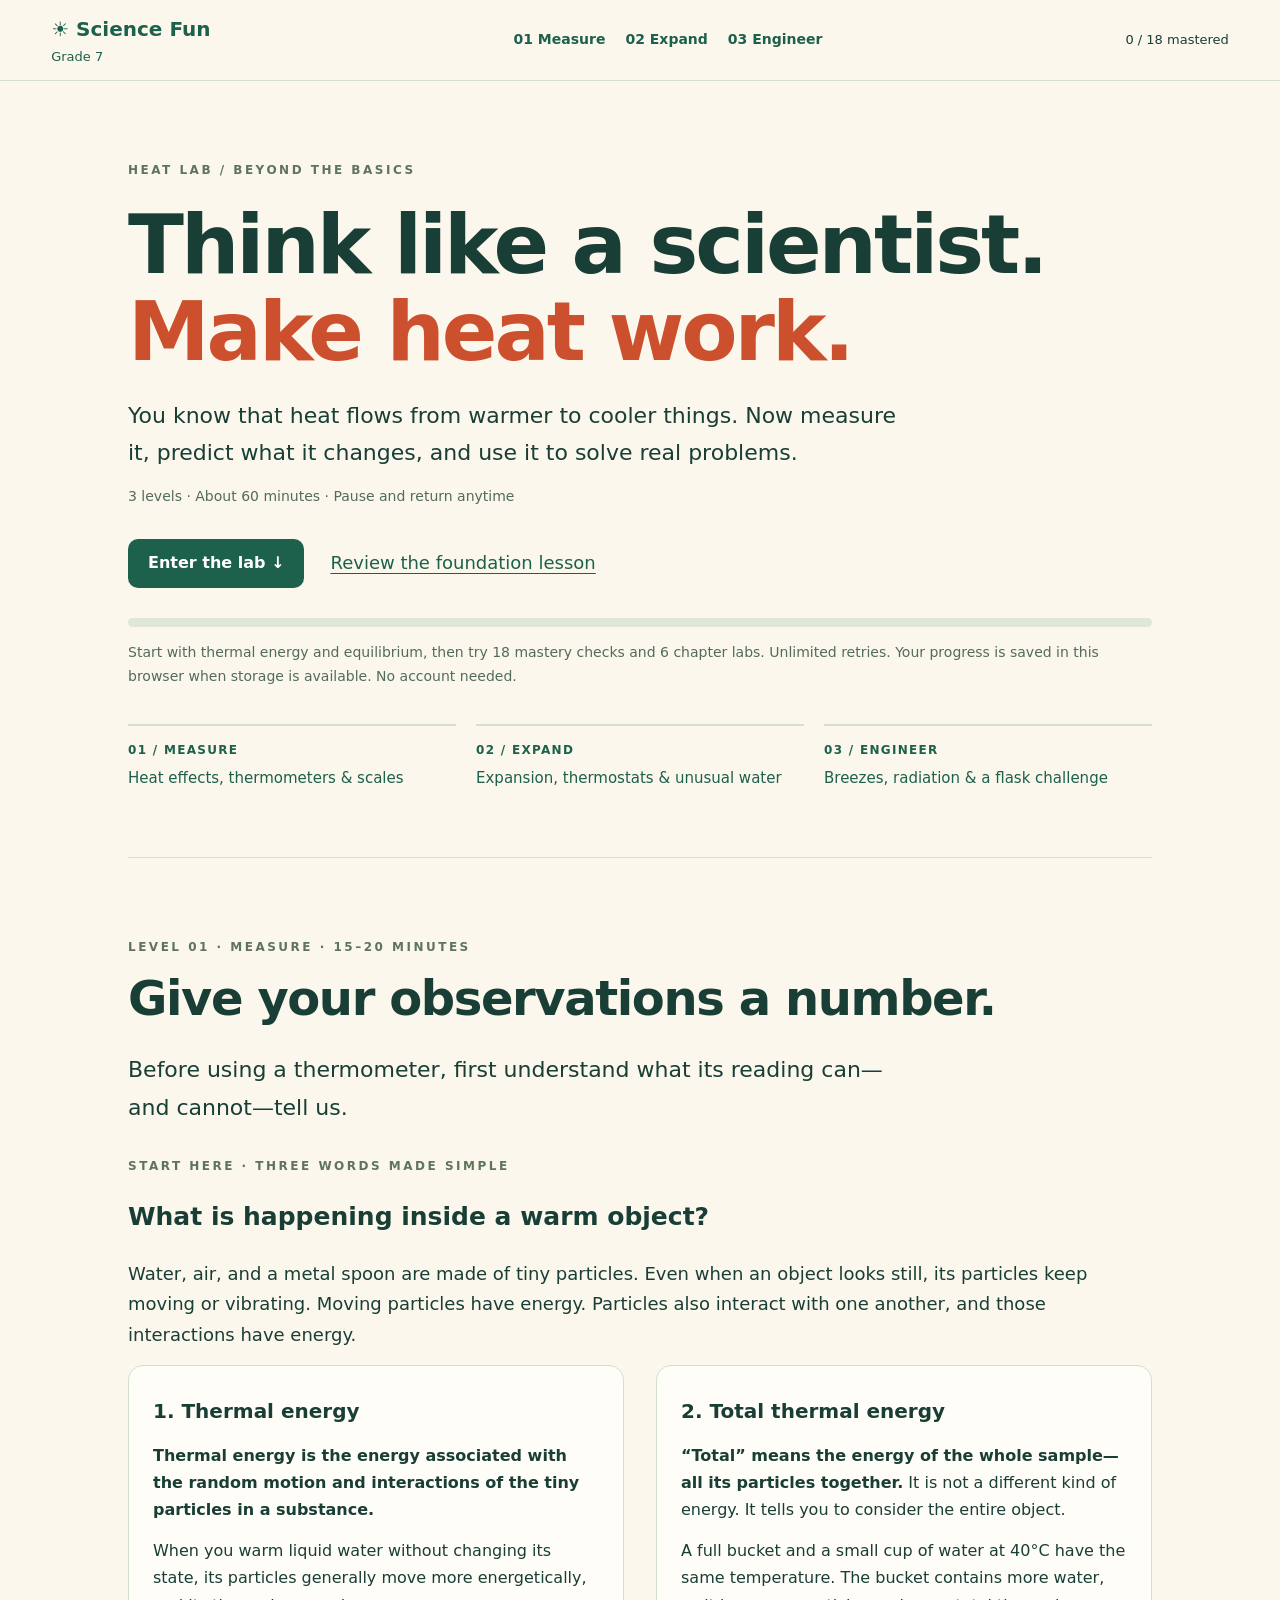
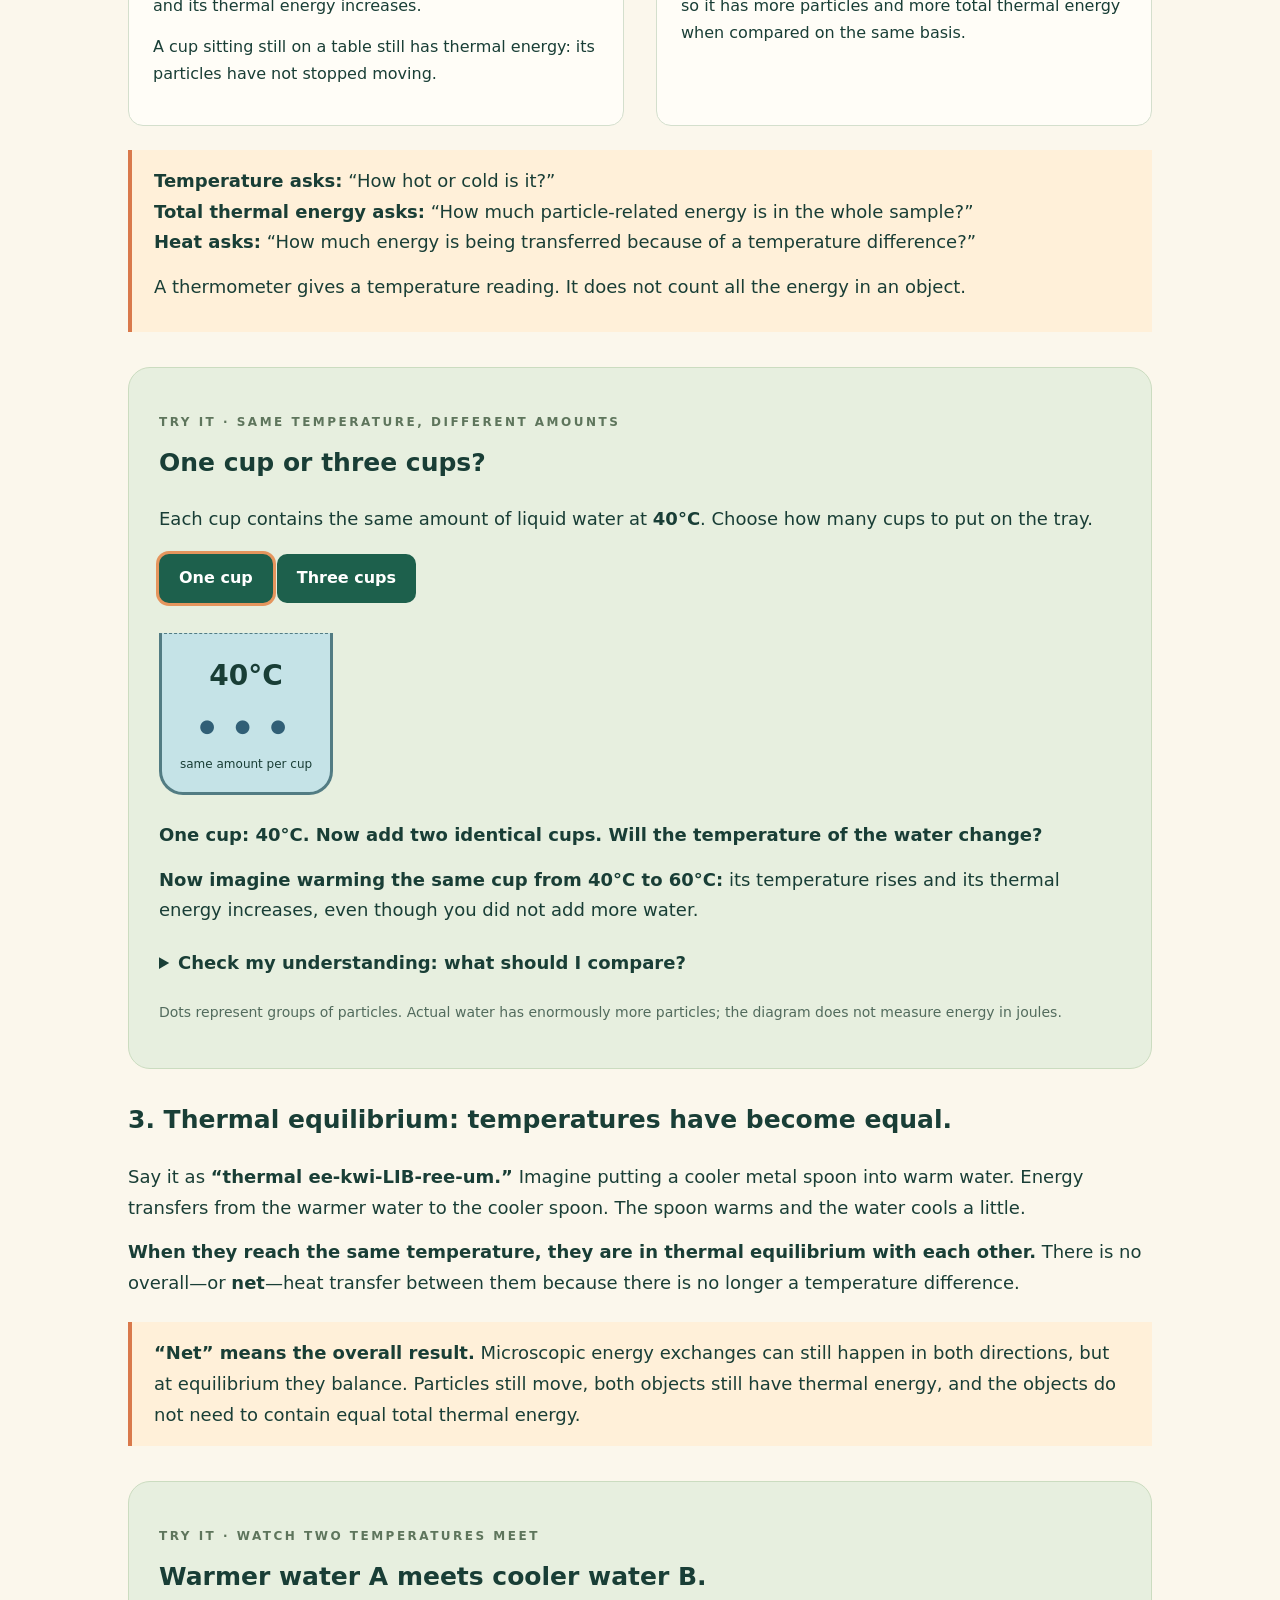
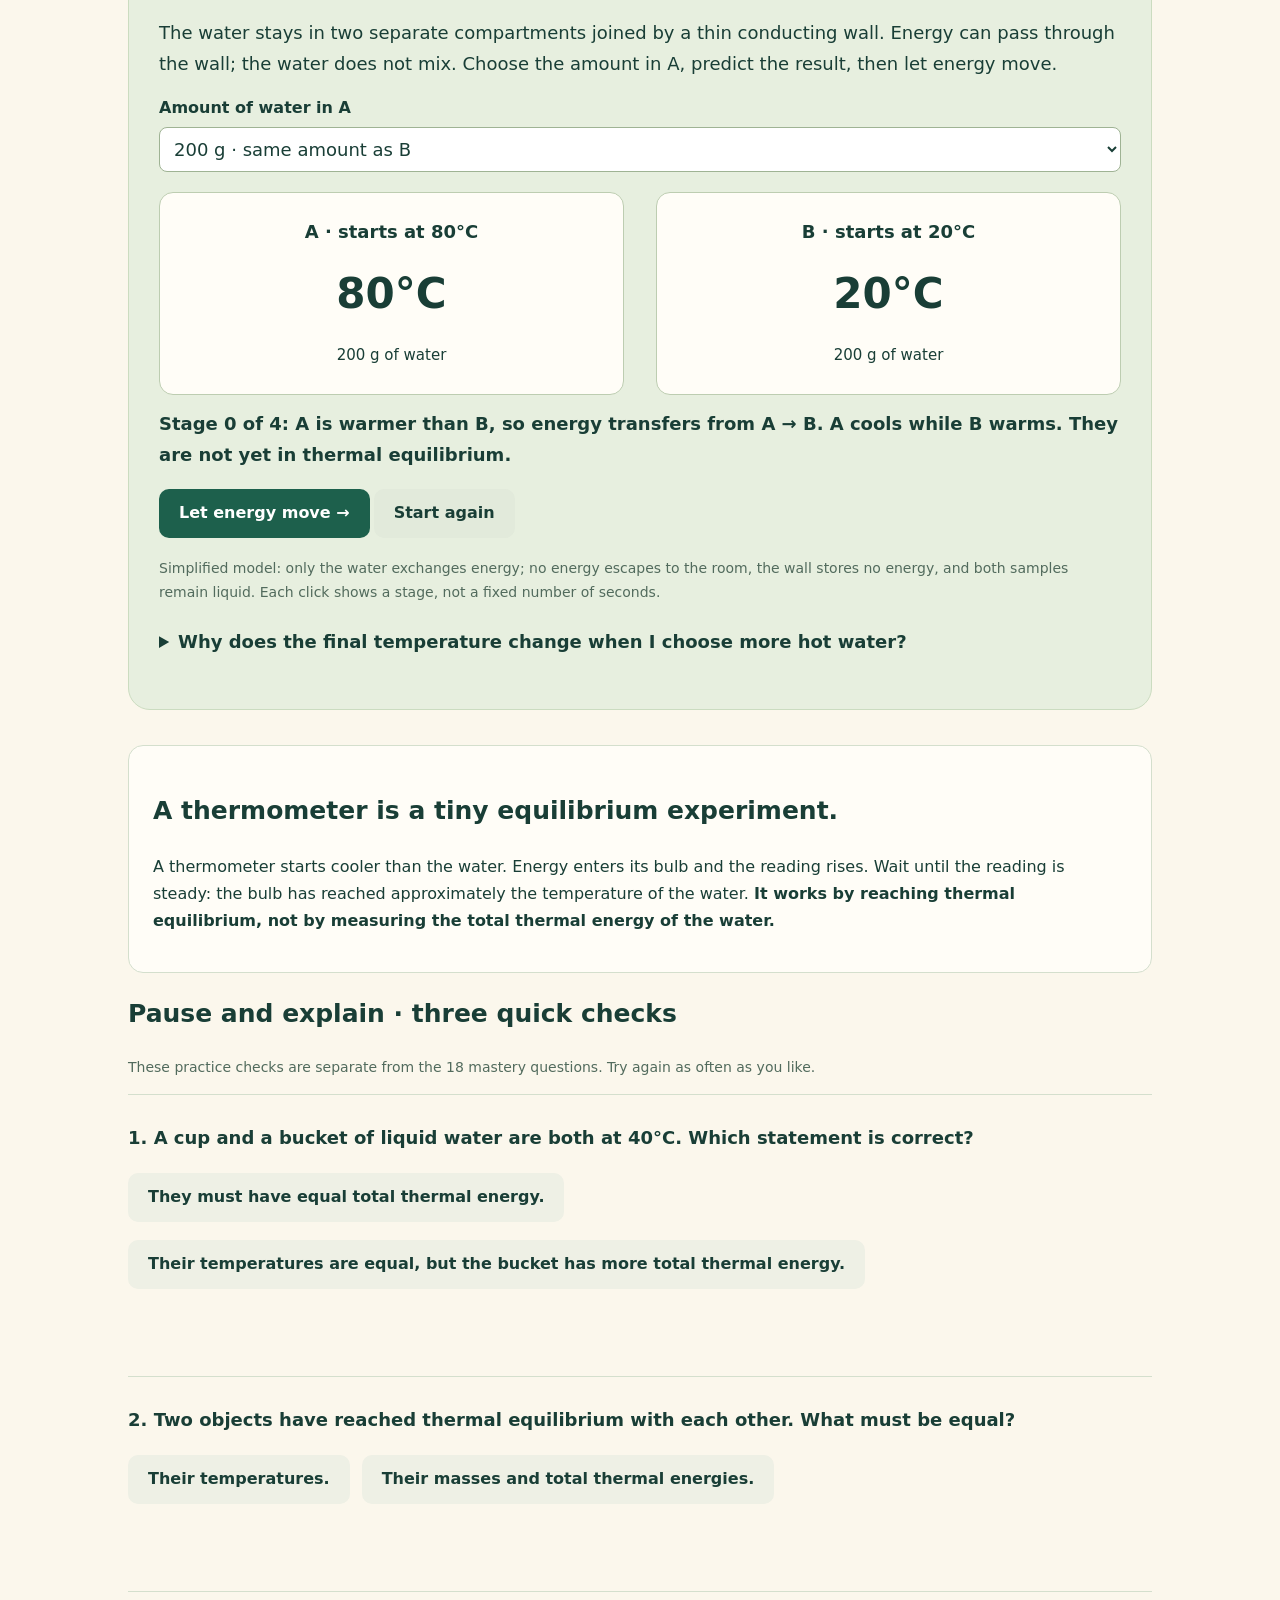
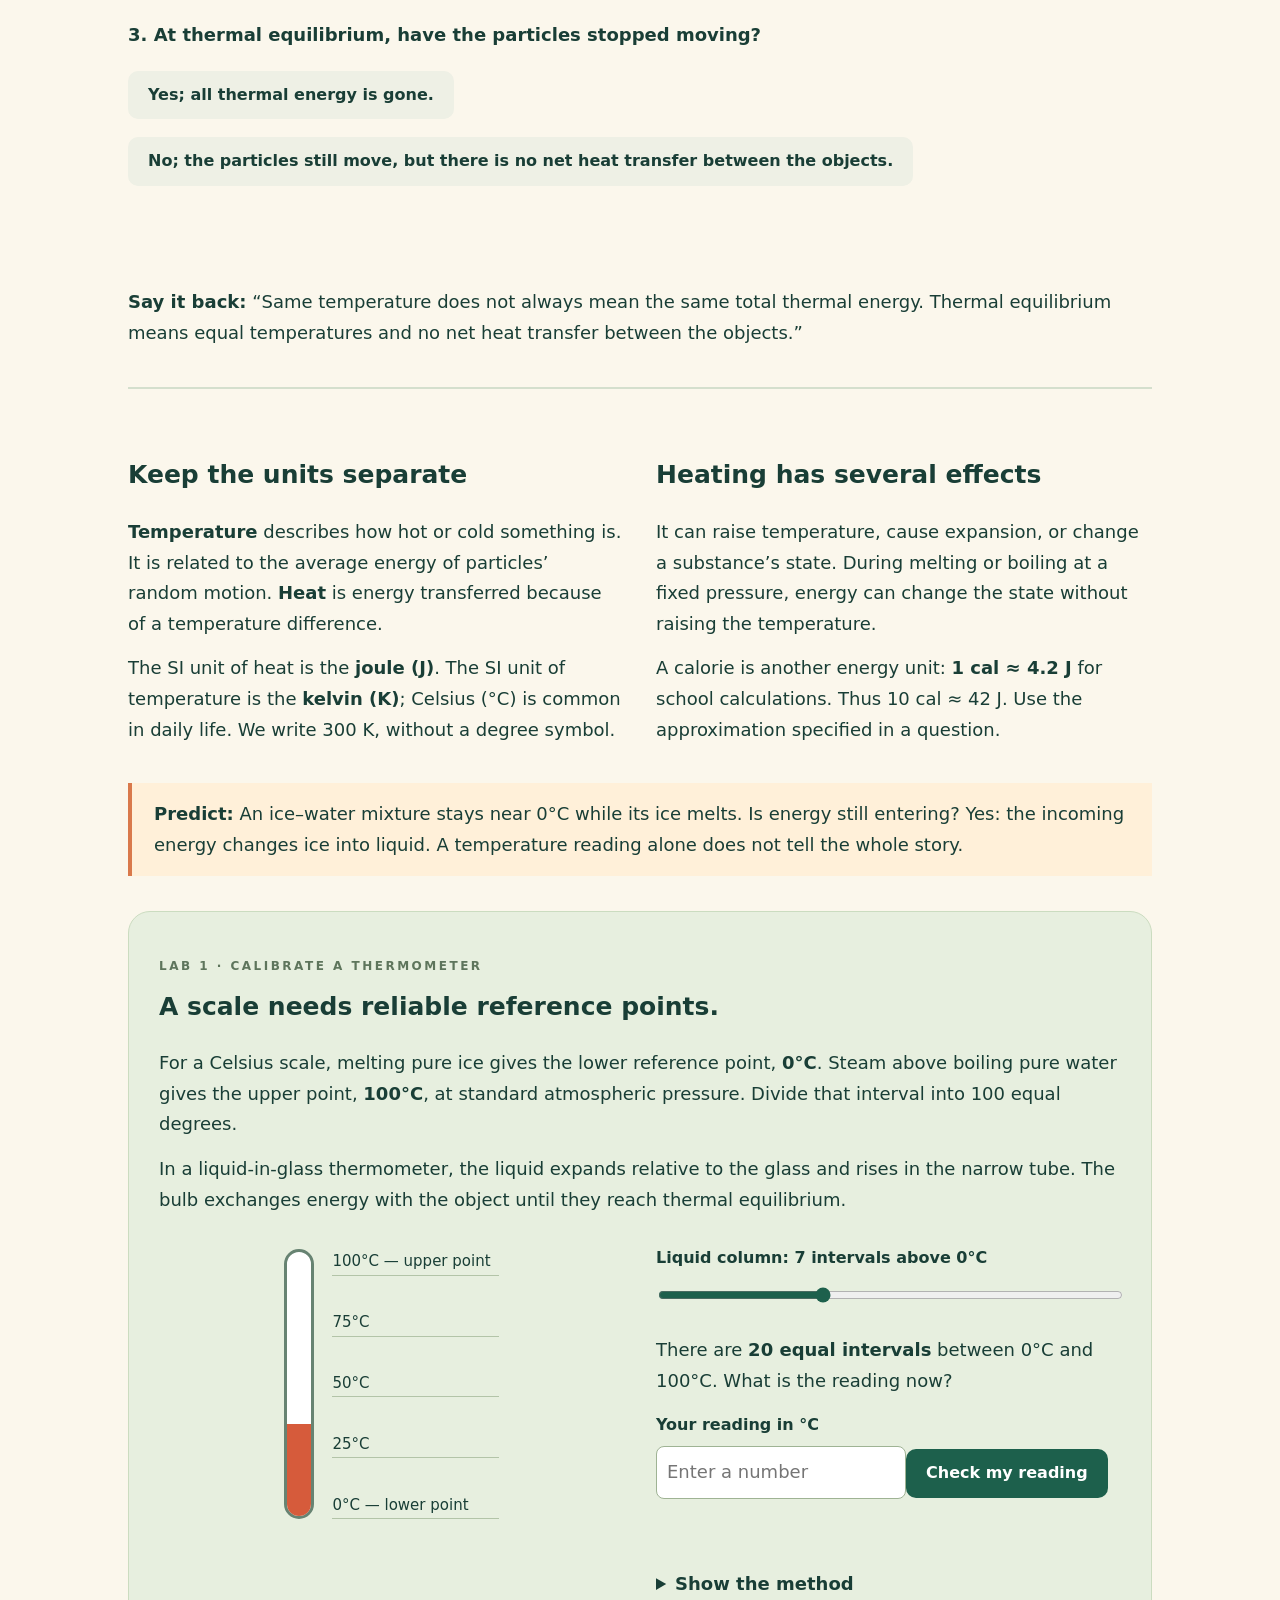
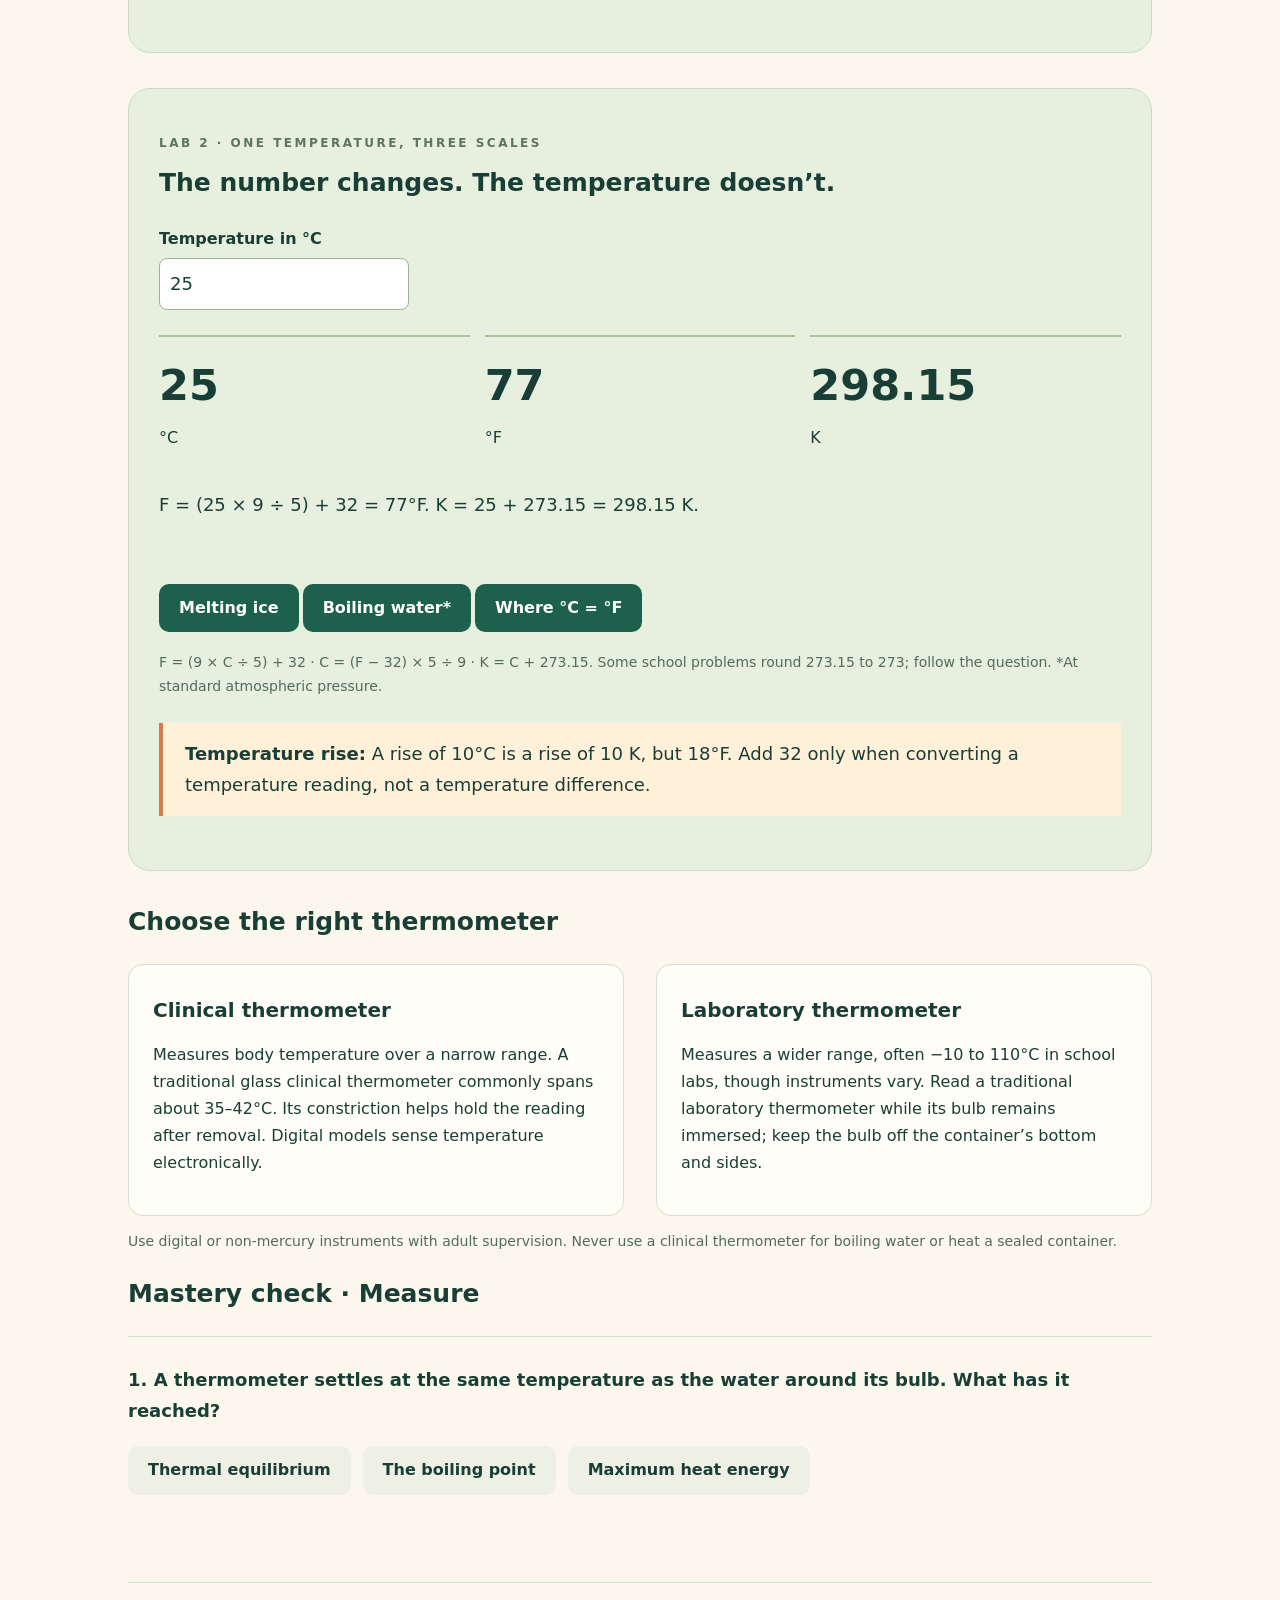
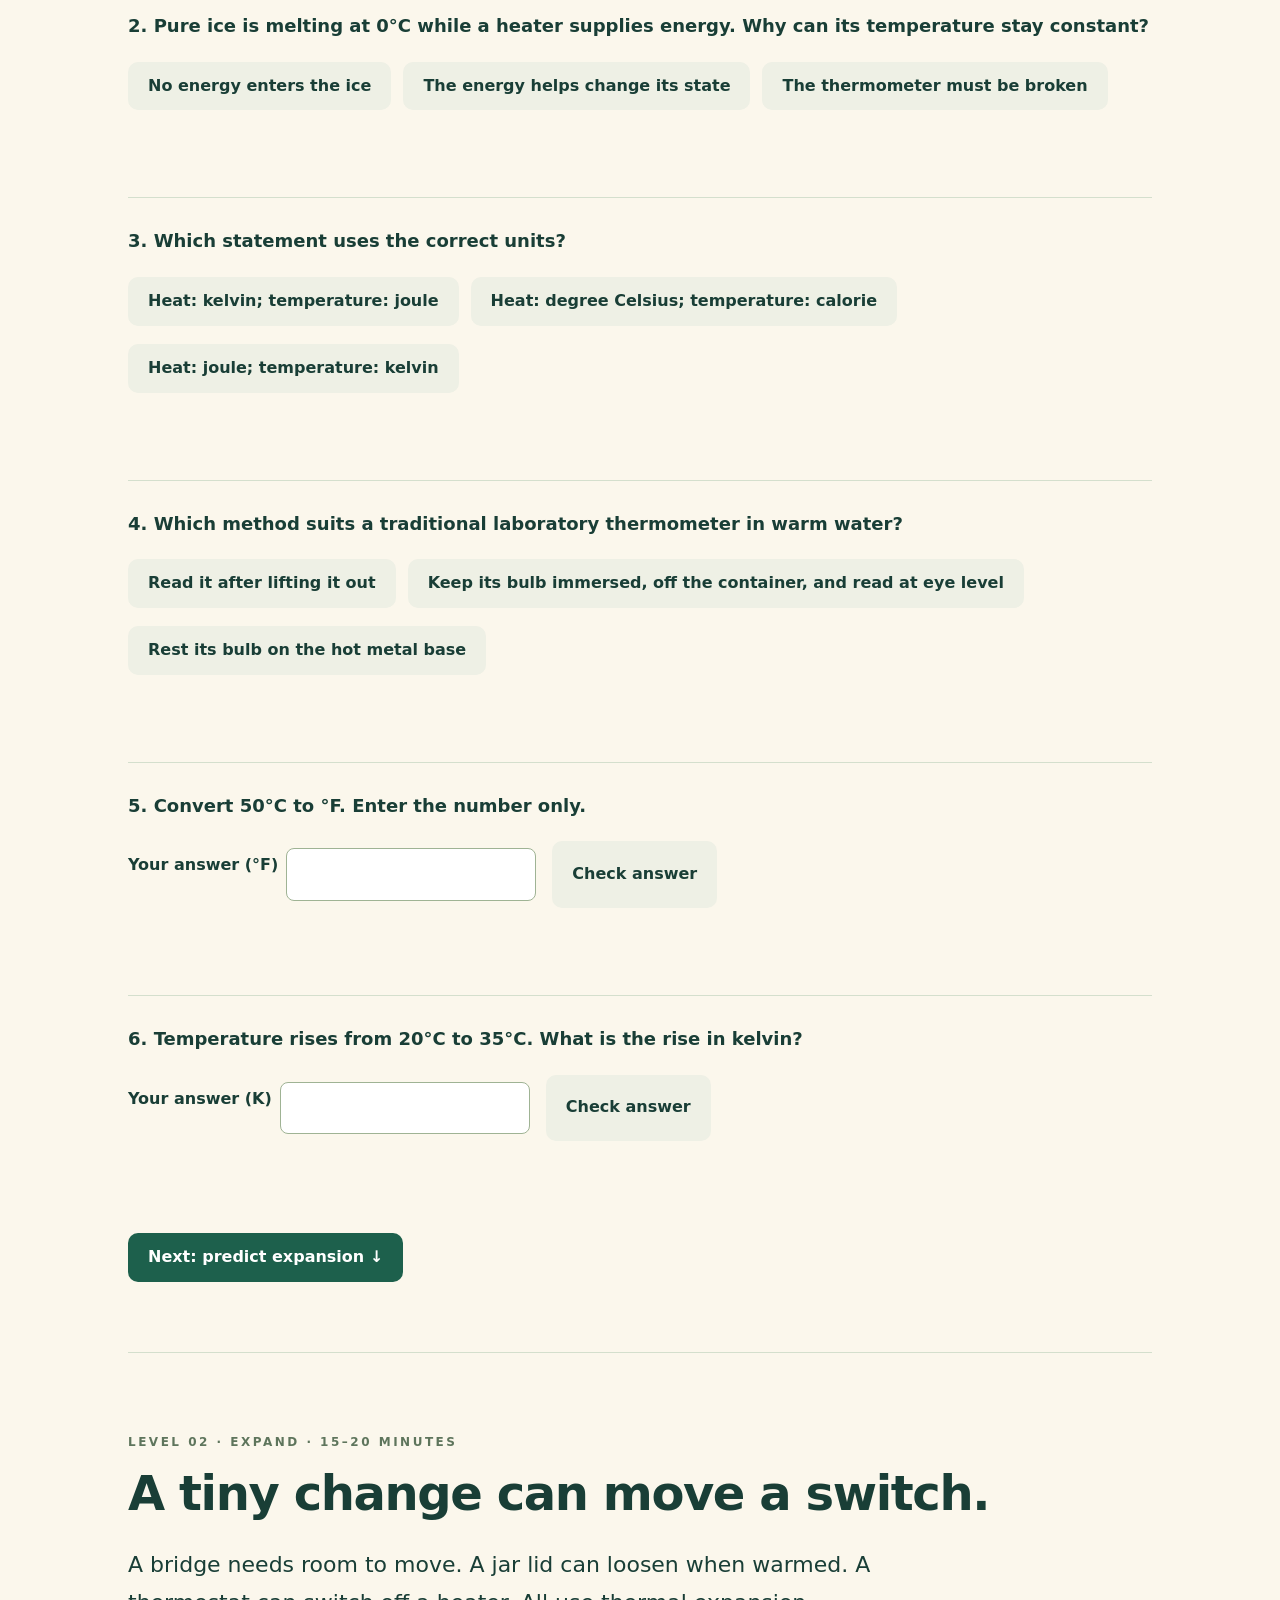
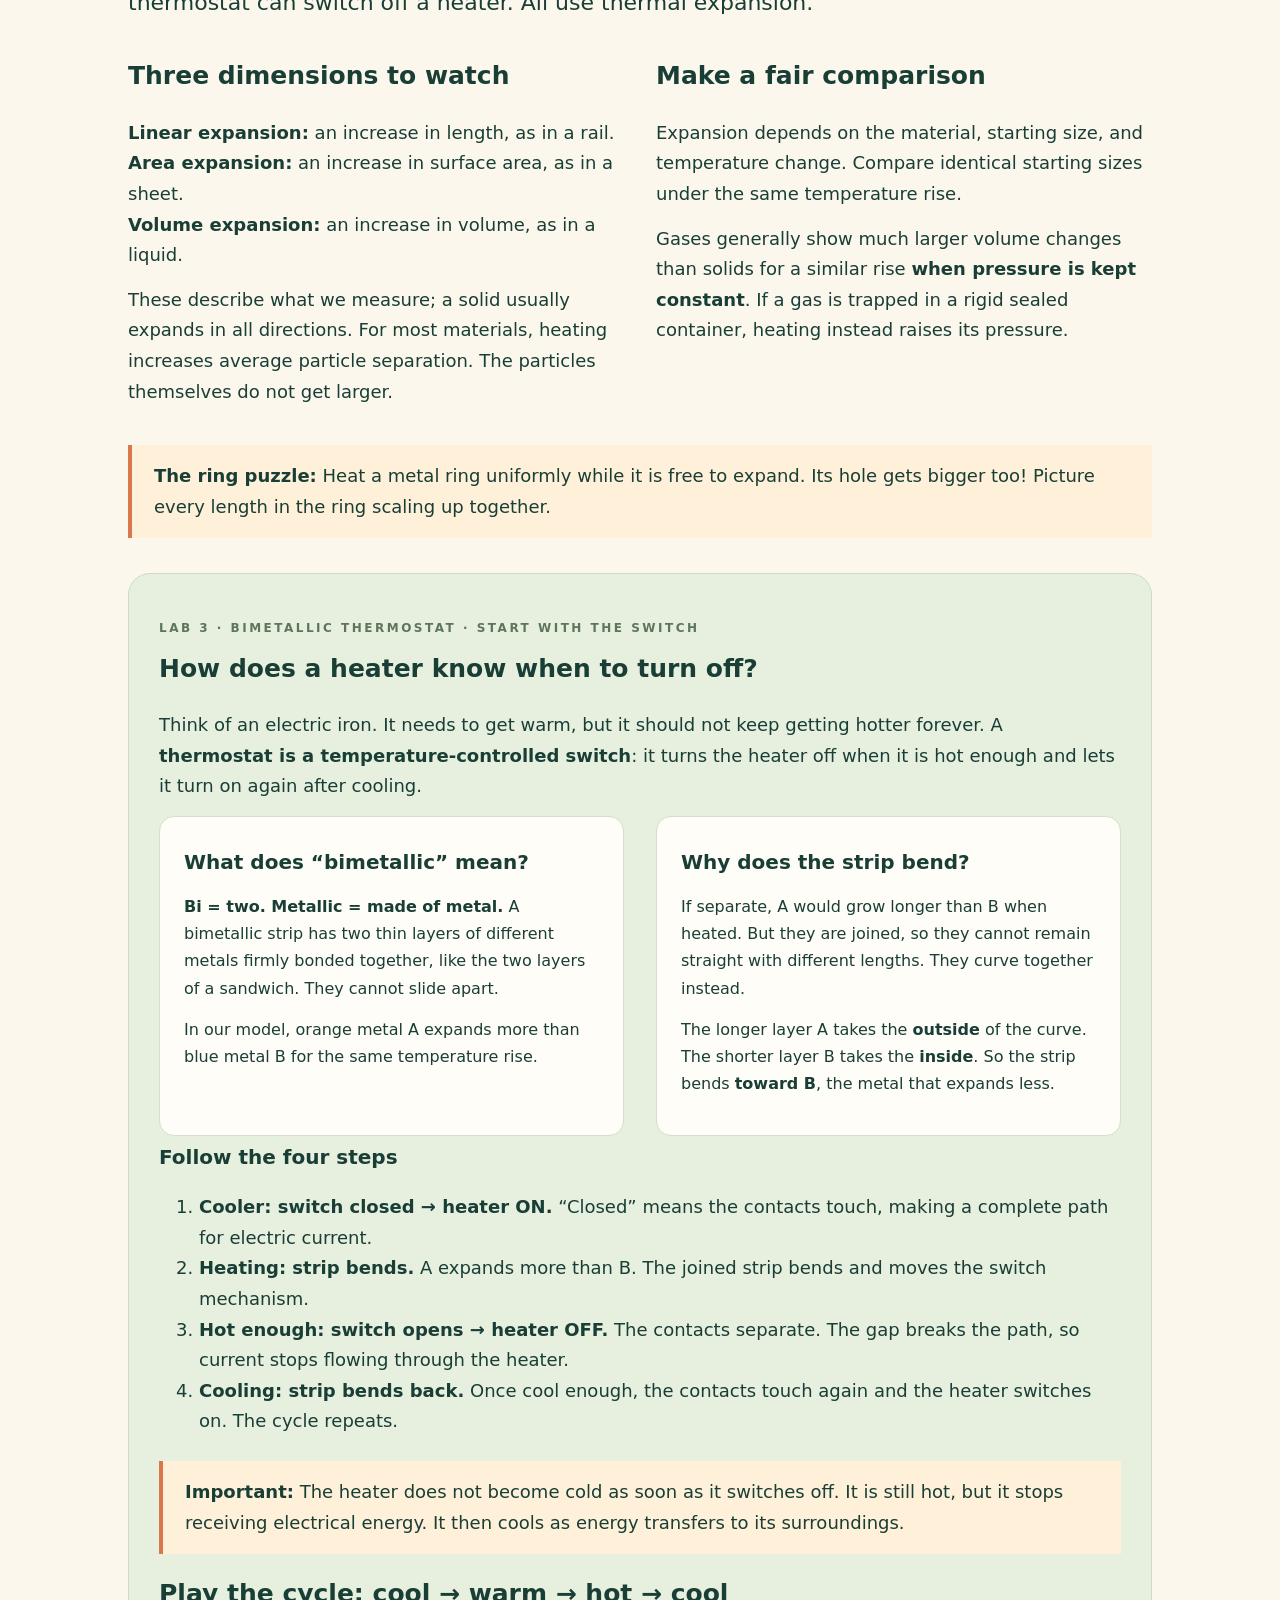
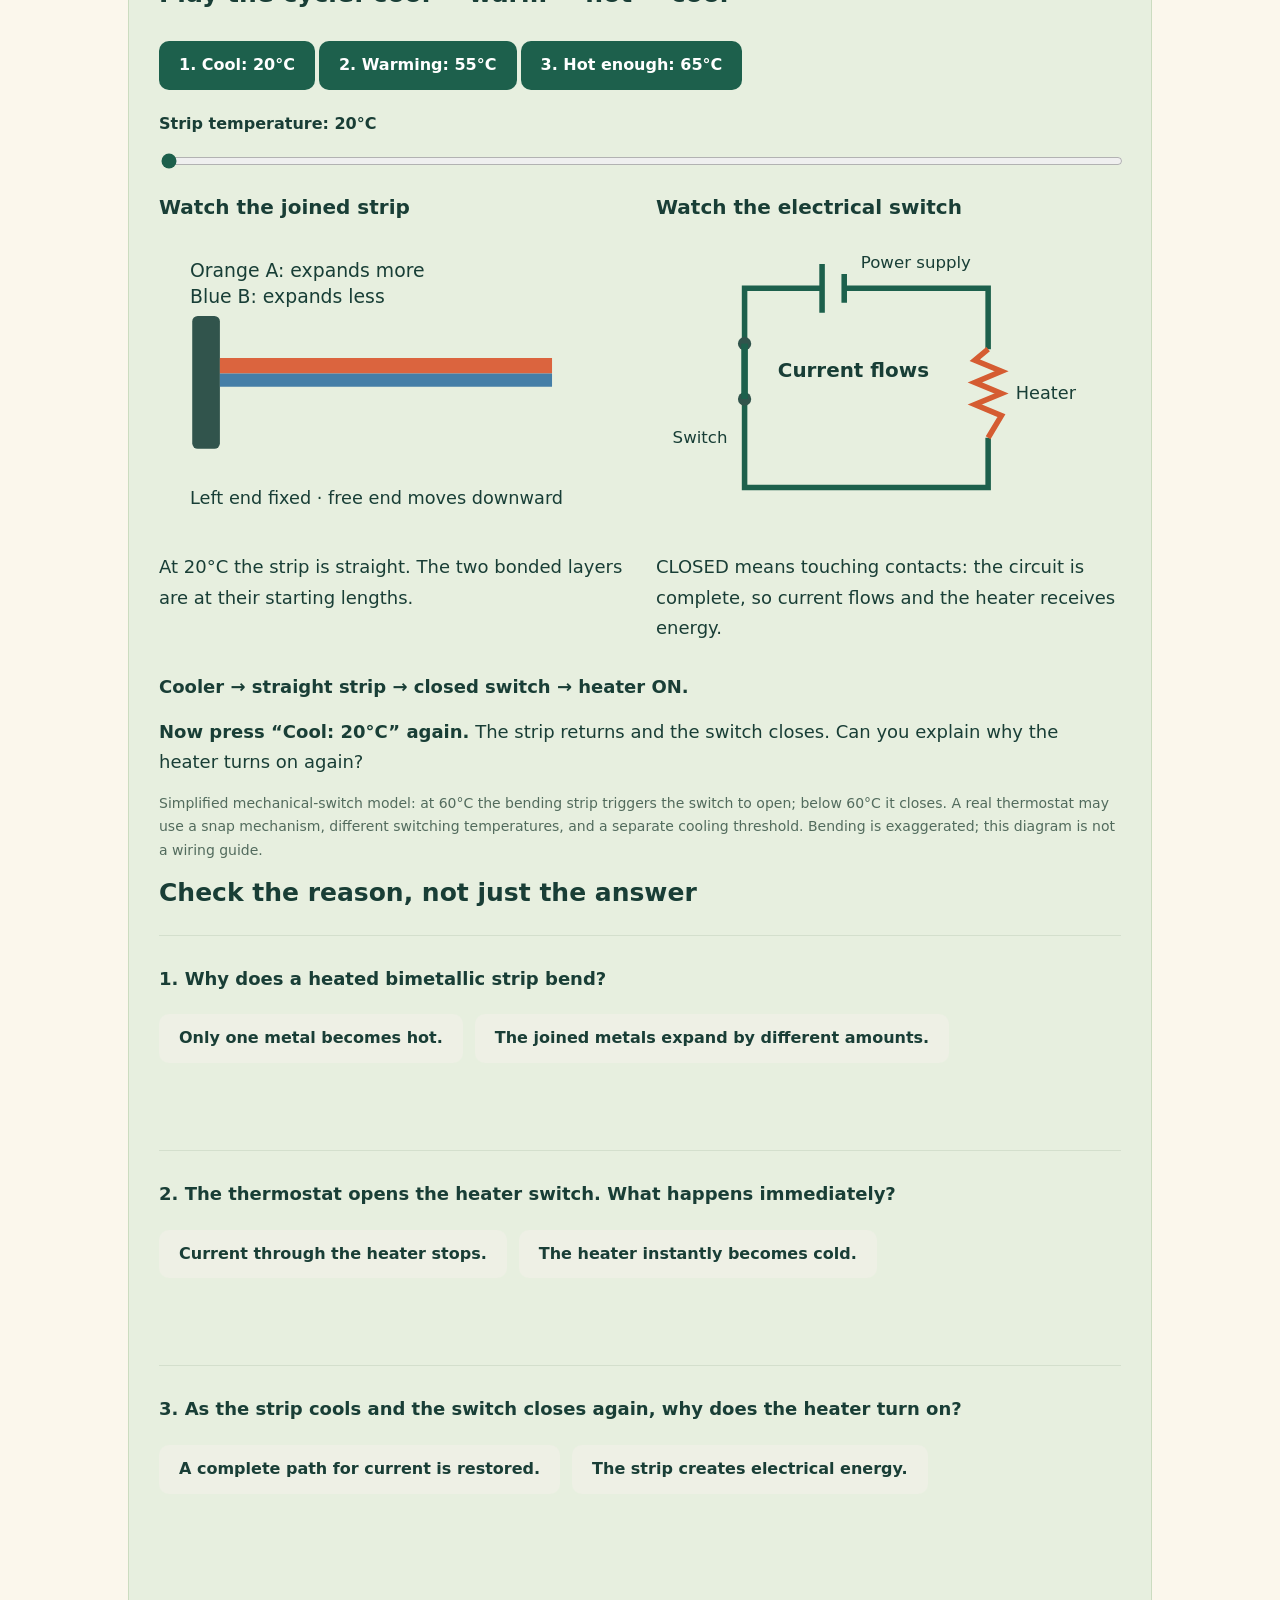
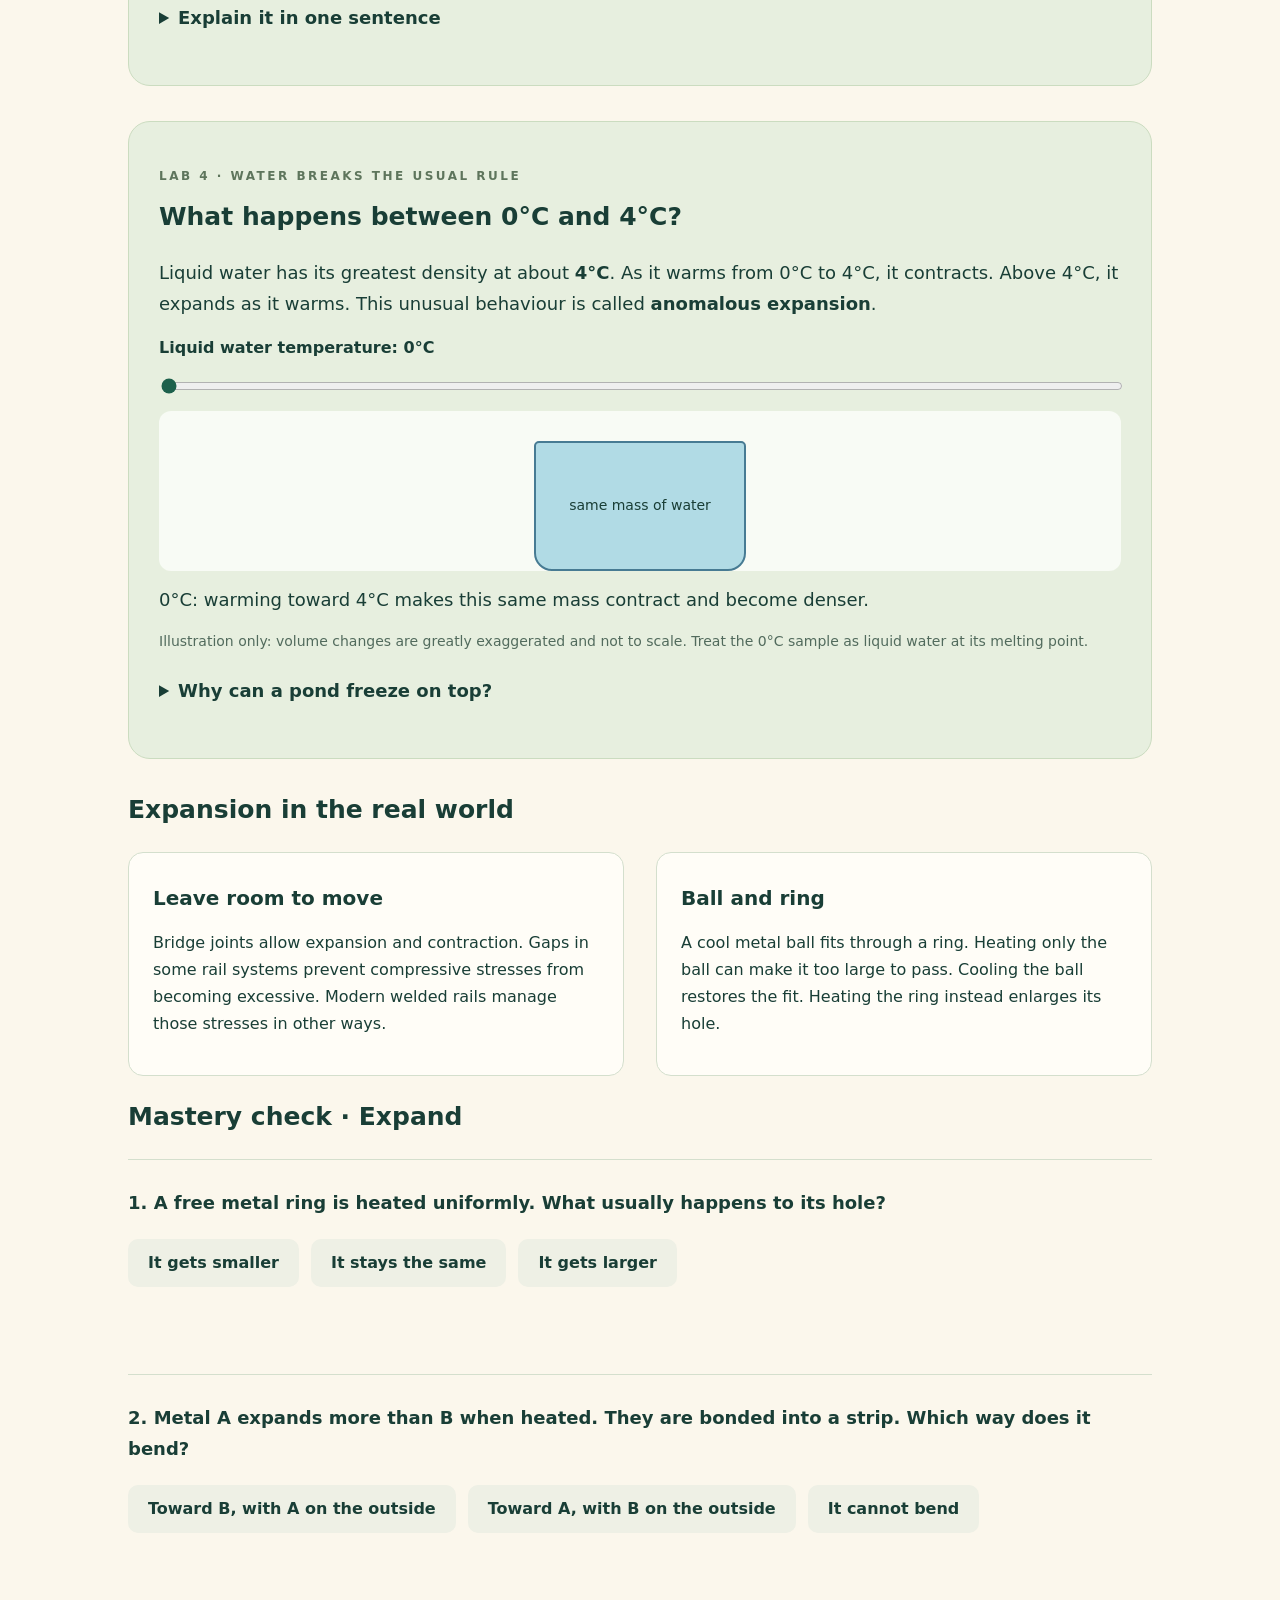
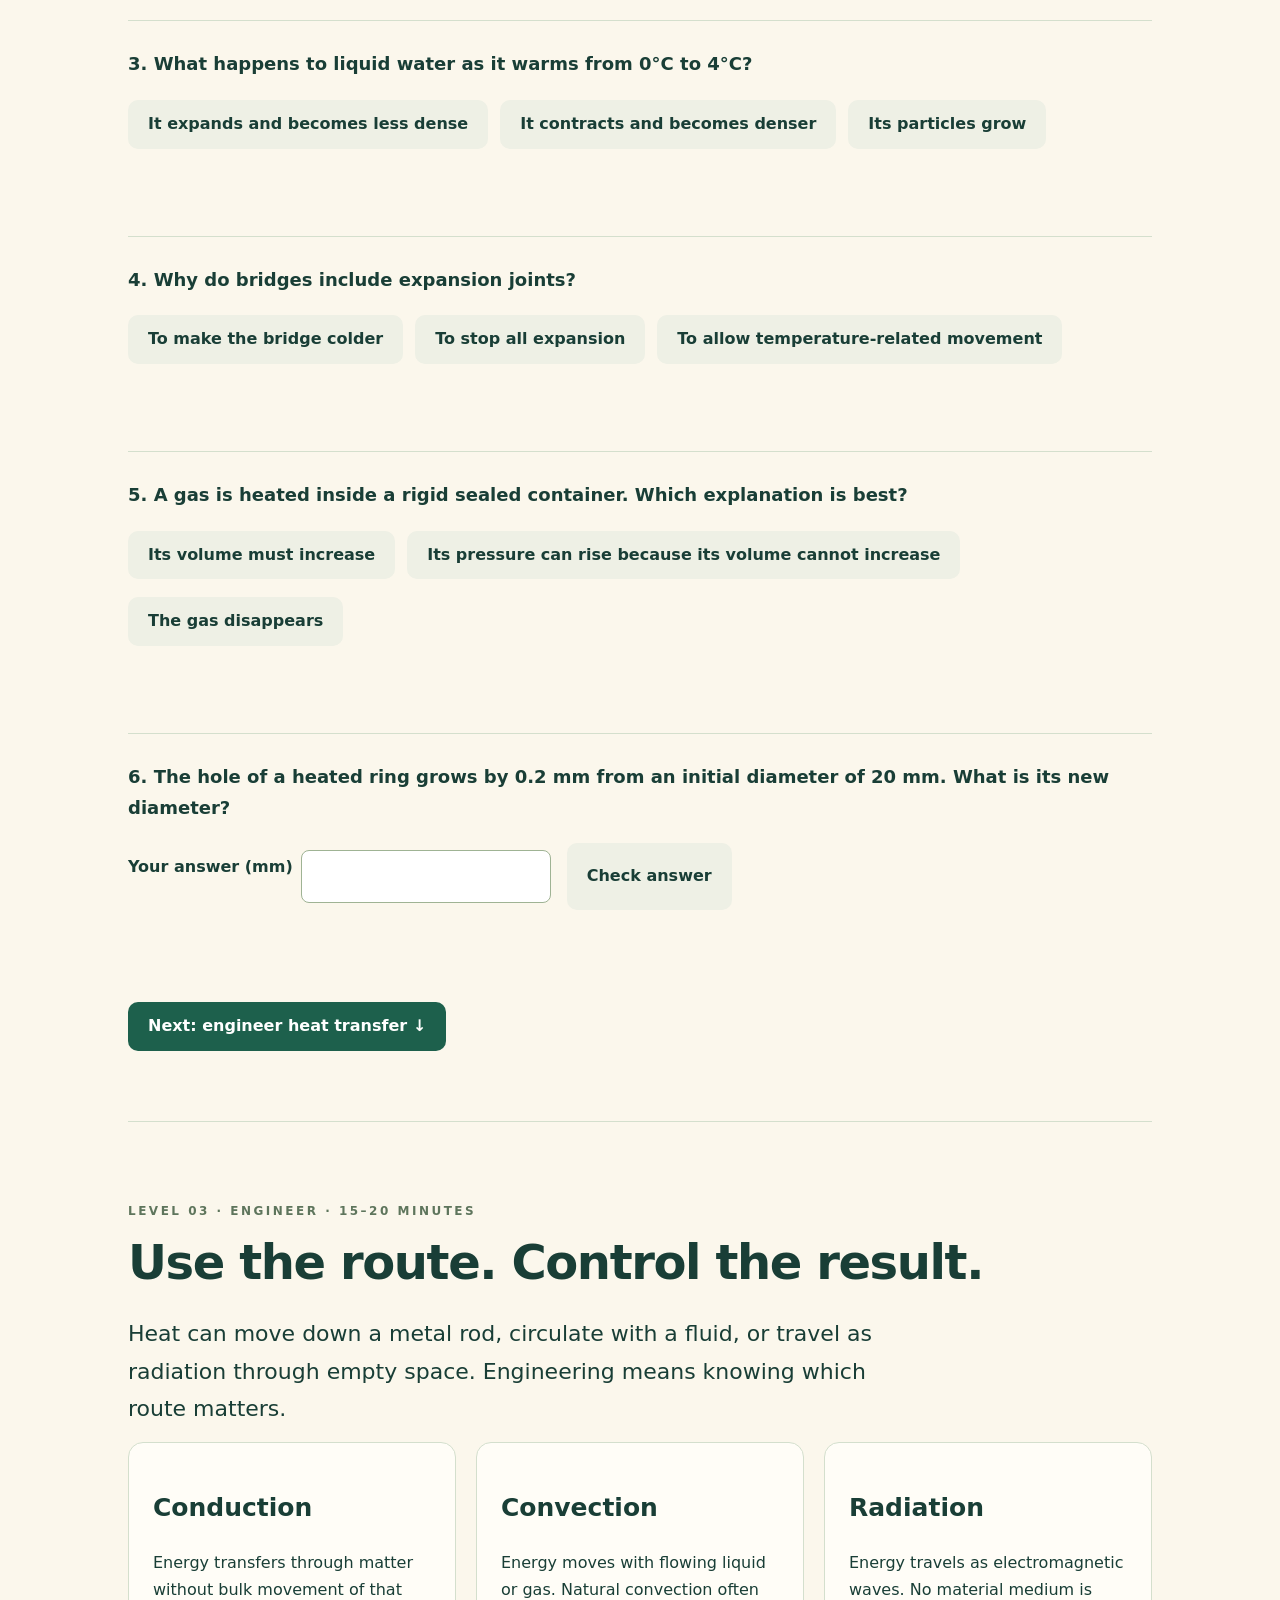
==== commit 2a1b9bfc: "Teach bimetallic thermostats with a visible switch and heating cycle" ====
--- a/heat-chapter5.html
+++ b/heat-chapter5.html
@@ -1,5 +1,5 @@
 <!doctype html>
-<html lang="en"><head><meta charset="utf-8"><meta name="viewport" content="width=device-width,initial-scale=1"><meta name="description" content="Go beyond the basics of heat: play with thermometers, temperature scales, expansion, thermostats, coastal breezes and vacuum flasks. Grade 7 science."><title>Heat Lab • Beyond the Basics | Science Fun Grade 7</title><link rel="stylesheet" href="chapter5.css"><script src="chapter5.js" defer></script><script src="energy-basics.js" defer></script></head>
+<html lang="en"><head><meta charset="utf-8"><meta name="viewport" content="width=device-width,initial-scale=1"><meta name="description" content="Go beyond the basics of heat: play with thermometers, temperature scales, expansion, thermostats, coastal breezes and vacuum flasks. Grade 7 science."><title>Heat Lab • Beyond the Basics | Science Fun Grade 7</title><link rel="stylesheet" href="chapter5.css"><script src="chapter5.js" defer></script><script src="energy-basics.js" defer></script><script src="thermostat-checks.js" defer></script></head>
 <body><header><a class="brand" href="./">☀ Science Fun <span>Grade 7</span></a><nav aria-label="Lesson levels"><a href="#measure">01 Measure</a><a href="#expand">02 Expand</a><a href="#transfer">03 Engineer</a></nav><span id="score" aria-live="polite">0 / 18 mastered</span></header>
 <main><section class="hero"><p class="eyebrow">HEAT LAB / BEYOND THE BASICS</p><h1>Think like a scientist.<br><em>Make heat work.</em></h1><p class="lead">You know that heat flows from warmer to cooler things. Now measure it, predict what it changes, and use it to solve real problems.</p><p class="meta">3 levels · About 60 minutes · Pause and return anytime</p><div class="actions"><a class="button" href="#measure">Enter the lab ↓</a><a href="./">Review the foundation lesson</a></div><div class="progress"><div id="progress"></div></div><p class="small">Start with thermal energy and equilibrium, then try 18 mastery checks and 6 chapter labs. Unlimited retries. Your progress is saved in this browser when storage is available. No account needed.</p><div class="roadmap"><a href="#measure"><b>01 / MEASURE</b><span>Heat effects, thermometers & scales</span></a><a href="#expand"><b>02 / EXPAND</b><span>Expansion, thermostats & unusual water</span></a><a href="#transfer"><b>03 / ENGINEER</b><span>Breezes, radiation & a flask challenge</span></a></div></section>
 <section id="measure"><p class="eyebrow">LEVEL 01 · MEASURE · 15–20 MINUTES</p><h2>Give your observations a number.</h2><p class="intro">Before using a thermometer, first understand what its reading can—and cannot—tell us.</p><div id="energy-basics" class="concept-start"><p class="eyebrow">START HERE · THREE WORDS MADE SIMPLE</p><h3>What is happening inside a warm object?</h3><p>Water, air, and a metal spoon are made of tiny particles. Even when an object looks still, its particles keep moving or vibrating. Moving particles have energy. Particles also interact with one another, and those interactions have energy.</p><div class="grid"><article class="card"><h4>1. Thermal energy</h4><p><b>Thermal energy is the energy associated with the random motion and interactions of the tiny particles in a substance.</b></p><p>When you warm liquid water without changing its state, its particles generally move more energetically, and its thermal energy increases.</p><p>A cup sitting still on a table still has thermal energy: its particles have not stopped moving.</p></article><article class="card"><h4>2. Total thermal energy</h4><p><b>“Total” means the energy of the whole sample—all its particles together.</b> It is not a different kind of energy. It tells you to consider the entire object.</p><p>A full bucket and a small cup of water at 40°C have the same temperature. The bucket contains more water, so it has more particles and more total thermal energy when compared on the same basis.</p></article></div><aside><b>Temperature asks:</b> “How hot or cold is it?”<br><b>Total thermal energy asks:</b> “How much particle-related energy is in the whole sample?”<br><b>Heat asks:</b> “How much energy is being transferred because of a temperature difference?”<p>A thermometer gives a temperature reading. It does not count all the energy in an object.</p></aside>
@@ -13,7 +13,8 @@
 <article class="lab"><p class="eyebrow">LAB 2 · ONE TEMPERATURE, THREE SCALES</p><h3>The number changes. The temperature doesn’t.</h3><label for="celsius">Temperature in °C</label><input id="celsius" type="number" value="25" min="-273.15" max="10000" step="any"><div class="readouts" aria-live="polite"><div><output id="outC">25</output><span>°C</span></div><div><output id="outF">77</output><span>°F</span></div><div><output id="outK">298.15</output><span>K</span></div></div><p id="conversionSteps"></p><p id="conversionError" class="feedback" aria-live="polite"></p><div class="chips"><button data-temp="0">Melting ice</button><button data-temp="100">Boiling water*</button><button data-temp="-40">Where °C = °F</button></div><p class="small">F = (9 × C ÷ 5) + 32 · C = (F − 32) × 5 ÷ 9 · K = C + 273.15. Some school problems round 273.15 to 273; follow the question. *At standard atmospheric pressure.</p><aside><b>Temperature rise:</b> A rise of 10°C is a rise of 10 K, but 18°F. Add 32 only when converting a temperature reading, not a temperature difference.</aside></article>
 <h3>Choose the right thermometer</h3><div class="grid"><article class="card"><h4>Clinical thermometer</h4><p>Measures body temperature over a narrow range. A traditional glass clinical thermometer commonly spans about 35–42°C. Its constriction helps hold the reading after removal. Digital models sense temperature electronically.</p></article><article class="card"><h4>Laboratory thermometer</h4><p>Measures a wider range, often −10 to 110°C in school labs, though instruments vary. Read a traditional laboratory thermometer while its bulb remains immersed; keep the bulb off the container’s bottom and sides.</p></article></div><p class="small">Use digital or non-mercury instruments with adult supervision. Never use a clinical thermometer for boiling water or heat a sealed container.</p><h3>Mastery check · Measure</h3><div id="quiz1"></div><a class="button" href="#expand">Next: predict expansion ↓</a></section>
 <section id="expand"><p class="eyebrow">LEVEL 02 · EXPAND · 15–20 MINUTES</p><h2>A tiny change can move a switch.</h2><p class="intro">A bridge needs room to move. A jar lid can loosen when warmed. A thermostat can switch off a heater. All use thermal expansion.</p><div class="grid"><article><h3>Three dimensions to watch</h3><p><b>Linear expansion:</b> an increase in length, as in a rail.<br><b>Area expansion:</b> an increase in surface area, as in a sheet.<br><b>Volume expansion:</b> an increase in volume, as in a liquid.</p><p>These describe what we measure; a solid usually expands in all directions. For most materials, heating increases average particle separation. The particles themselves do not get larger.</p></article><article><h3>Make a fair comparison</h3><p>Expansion depends on the material, starting size, and temperature change. Compare identical starting sizes under the same temperature rise.</p><p>Gases generally show much larger volume changes than solids for a similar rise <b>when pressure is kept constant</b>. If a gas is trapped in a rigid sealed container, heating instead raises its pressure.</p></article></div><aside><b>The ring puzzle:</b> Heat a metal ring uniformly while it is free to expand. Its hole gets bigger too! Picture every length in the ring scaling up together.</aside>
-<article class="lab"><p class="eyebrow">LAB 3 · BIMETALLIC THERMOSTAT</p><h3>Two joined metals. Different expansion.</h3><p>Metal A expands more than metal B for the same temperature rise. They are bonded together, so the strip curves. On heating, A becomes the longer <b>outside</b> curve; the strip bends toward B.</p><label for="stripTemp">Temperature: <output id="stripTempValue">20</output>°C</label><input id="stripTemp" type="range" min="20" max="100" value="20"><svg id="stripSvg" viewBox="0 0 500 220" role="img" aria-labelledby="stripSvgTitle"><title id="stripSvgTitle">Bimetallic strip bending toward the metal that expands less</title><rect x="35" y="40" width="25" height="140" rx="5" fill="#31544c"/><path id="metalA" d="M60 100 Q240 100 420 100" fill="none" stroke="#db643e" stroke-width="14"/><path id="metalB" d="M60 114 Q240 114 420 114" fill="none" stroke="#457ea7" stroke-width="12"/><text x="80" y="30" font-size="16" fill="#183e36">Orange A: expands more · Blue B: expands less</text><text x="80" y="205" font-size="15" fill="#183e36">Fixed end at left · movement exaggerated</text></svg><p id="stripState" class="feedback" aria-live="polite"></p><p>Our model opens the heater’s switch at 60°C and closes it again below 60°C. Real thermostats can use different arrangements and separate on/off thresholds.</p><p class="small">Qualitative illustration: no material coefficients are used. It predicts the bending direction, not a real strip’s exact shape or switching temperature.</p></article>
+<article id="thermostat-basics" class="lab"><p class="eyebrow">LAB 3 · BIMETALLIC THERMOSTAT · START WITH THE SWITCH</p><h3>How does a heater know when to turn off?</h3><p>Think of an electric iron. It needs to get warm, but it should not keep getting hotter forever. A <b>thermostat is a temperature-controlled switch</b>: it turns the heater off when it is hot enough and lets it turn on again after cooling.</p><div class="grid"><div class="card"><h4>What does “bimetallic” mean?</h4><p><b>Bi = two. Metallic = made of metal.</b> A bimetallic strip has two thin layers of different metals firmly bonded together, like the two layers of a sandwich. They cannot slide apart.</p><p>In our model, orange metal A expands more than blue metal B for the same temperature rise.</p></div><div class="card"><h4>Why does the strip bend?</h4><p>If separate, A would grow longer than B when heated. But they are joined, so they cannot remain straight with different lengths. They curve together instead.</p><p>The longer layer A takes the <b>outside</b> of the curve. The shorter layer B takes the <b>inside</b>. So the strip bends <b>toward B</b>, the metal that expands less.</p></div></div><h4>Follow the four steps</h4><ol><li><b>Cooler: switch closed → heater ON.</b> “Closed” means the contacts touch, making a complete path for electric current.</li><li><b>Heating: strip bends.</b> A expands more than B. The joined strip bends and moves the switch mechanism.</li><li><b>Hot enough: switch opens → heater OFF.</b> The contacts separate. The gap breaks the path, so current stops flowing through the heater.</li><li><b>Cooling: strip bends back.</b> Once cool enough, the contacts touch again and the heater switches on. The cycle repeats.</li></ol><aside><b>Important:</b> The heater does not become cold as soon as it switches off. It is still hot, but it stops receiving electrical energy. It then cools as energy transfers to its surroundings.</aside><h3>Play the cycle: cool → warm → hot → cool</h3><div class="chips"><button id="thermoCool">1. Cool: 20°C</button><button id="thermoWarm">2. Warming: 55°C</button><button id="thermoHot">3. Hot enough: 65°C</button></div><label for="stripTemp">Strip temperature: <output id="stripTempValue">20</output>°C</label><input id="stripTemp" type="range" min="20" max="100" value="20"><div class="grid"><div><h4>Watch the joined strip</h4><svg id="stripSvg" viewBox="0 0 420 260" role="img" aria-labelledby="stripSvgTitle"><title id="stripSvgTitle">Orange A expands more; the joined strip bends toward blue B when heated</title><rect x="30" y="65" width="25" height="120" rx="5" fill="#31544c"/><path id="metalA" d="M55 110 L355 110" fill="none" stroke="#db643e" stroke-width="14"/><path id="metalB" d="M55 123 L355 123" fill="none" stroke="#457ea7" stroke-width="12"/><text x="28" y="30" font-size="17" fill="#183e36">Orange A: expands more</text><text x="28" y="53" font-size="17" fill="#183e36">Blue B: expands less</text><text x="28" y="235" font-size="16" fill="#183e36">Left end fixed · free end moves downward</text></svg><p id="bendReason"></p></div><div><h4>Watch the electrical switch</h4><svg viewBox="0 0 420 260" role="img" aria-labelledby="circuitTitle"><title id="circuitTitle">A complete electrical circuit powers the heater; an open switch breaks the circuit</title><g id="thermoWires" fill="none" stroke="#1d604c" stroke-width="5"><path d="M80 90 V40 H150 M170 40 H300 V95 M300 175 V220 H80 V140"/><path d="M150 18 V62 M170 27 V53"/><path id="heaterCoil" d="M300 95 L288 105 L312 115 L288 125 L312 135 L288 145 L312 155 L300 175"/></g><circle cx="80" cy="90" r="6" fill="#31544c"/><circle cx="80" cy="140" r="6" fill="#31544c"/><path id="switchBlade" d="M80 140 L80 90" stroke="#1d604c" stroke-width="6" fill="none"/><text x="185" y="22" font-size="15" fill="#183e36">Power supply</text><text x="15" y="180" font-size="15" fill="#183e36">Switch</text><text x="325" y="140" font-size="16" fill="#183e36">Heater</text><text id="circuitState" x="110" y="120" font-size="18" font-weight="bold" fill="#183e36">Current flows</text></svg><p id="switchReason"></p></div></div><p id="stripState" class="feedback" aria-live="polite"></p><p><b>Now press “Cool: 20°C” again.</b> The strip returns and the switch closes. Can you explain why the heater turns on again?</p><p class="small">Simplified mechanical-switch model: at 60°C the bending strip triggers the switch to open; below 60°C it closes. A real thermostat may use a snap mechanism, different switching temperatures, and a separate cooling threshold. Bending is exaggerated; this diagram is not a wiring guide.</p><h3>Check the reason, not just the answer</h3><div id="thermostatChecks"></div><details><summary>Explain it in one sentence</summary><p>A bimetallic thermostat uses the unequal expansion of two joined metals to bend a strip and operate a switch, turning a heater off when hot enough and back on after cooling.</p></details></article>
+
 <article class="lab"><p class="eyebrow">LAB 4 · WATER BREAKS THE USUAL RULE</p><h3>What happens between 0°C and 4°C?</h3><p>Liquid water has its greatest density at about <b>4°C</b>. As it warms from 0°C to 4°C, it contracts. Above 4°C, it expands as it warms. This unusual behaviour is called <b>anomalous expansion</b>.</p><label for="waterTemp">Liquid water temperature: <output id="waterTempValue">0</output>°C</label><input id="waterTemp" type="range" min="0" max="10" value="0"><div class="waterDisplay"><div id="waterVolume"><span>same mass of water</span></div></div><p id="waterState" aria-live="polite"></p><p class="small">Illustration only: volume changes are greatly exaggerated and not to scale. Treat the 0°C sample as liquid water at its melting point.</p><details><summary>Why can a pond freeze on top?</summary><p>As surface water cools to 4°C it becomes denser and can sink. Water cooler than 4°C is less dense and tends to stay near the top. Ice is less dense still, so it floats and forms an insulating surface layer. Water below can remain liquid.</p></details></article>
 <h3>Expansion in the real world</h3><div class="grid"><article class="card"><h4>Leave room to move</h4><p>Bridge joints allow expansion and contraction. Gaps in some rail systems prevent compressive stresses from becoming excessive. Modern welded rails manage those stresses in other ways.</p></article><article class="card"><h4>Ball and ring</h4><p>A cool metal ball fits through a ring. Heating only the ball can make it too large to pass. Cooling the ball restores the fit. Heating the ring instead enlarges its hole.</p></article></div><h3>Mastery check · Expand</h3><div id="quiz2"></div><a class="button" href="#transfer">Next: engineer heat transfer ↓</a></section>
 <section id="transfer"><p class="eyebrow">LEVEL 03 · ENGINEER · 15–20 MINUTES</p><h2>Use the route. Control the result.</h2><p class="intro">Heat can move down a metal rod, circulate with a fluid, or travel as radiation through empty space. Engineering means knowing which route matters.</p><div class="three"><article class="card"><h3>Conduction</h3><p>Energy transfers through matter without bulk movement of that matter. Metals conduct well. In a solid, neighbouring particles transfer energy; mobile electrons also help conduction in metals.</p><p><b>Use:</b> a cooking-pan base.</p></article><article class="card"><h3>Convection</h3><p>Energy moves with flowing liquid or gas. Natural convection often occurs because warmer fluid is less dense and rises while cooler fluid sinks. Fans and pumps can force fluid movement too.</p><p><b>Use:</b> circulating hot water.</p></article><article class="card"><h3>Radiation</h3><p>Energy travels as electromagnetic waves. No material medium is needed. Objects emit thermal radiation; hotter objects generally emit more.</p><p><b>Use:</b> solar heating.</p></article></div><aside><b>Three pathways, one kitchen:</b> A hot hob conducts energy into a pan. Water circulates by convection. Hot surfaces also emit radiation. A real object can gain or lose energy by several routes at once.</aside>
@@ -22,3 +23,5 @@
 <article class="lab"><p class="eyebrow">LAB 6 · DESIGN A VACUUM FLASK</p><h3>Defend against all three routes.</h3><p>Choose one defence for each part. Test, read the feedback, then improve the design.</p><div class="three"><div><label for="flaskGap">Between the walls</label><select id="flaskGap"><option value="air">Air gap</option><option value="vacuum">Vacuum gap</option><option value="metal">Solid metal bridge</option></select></div><div><label for="flaskSurface">Facing surfaces</label><select id="flaskSurface"><option value="black">Dull black</option><option value="shiny">Shiny / silvered</option></select></div><div><label for="flaskLid">At the neck</label><select id="flaskLid"><option value="open">Open neck</option><option value="insulated">Well-fitting insulating stopper</option></select></div></div><button id="testFlask">Test my flask</button><div id="flaskFeedback" class="feedback" aria-live="polite">Select your defences, then test.</div><p class="small">A qualitative design challenge, not a prediction of cooling time. Real flasks still transfer some energy through their necks, supports, and surfaces.</p></article><h3>Mastery check · Engineer</h3><div id="quiz3"></div></section>
 <section id="finish"><div class="finish"><p class="eyebrow">YOUR SCIENCE NOTEBOOK</p><h2 id="finishTitle">Build understanding, one reason at a time.</h2><p id="finishText">Complete 18 mastery checks to earn your Heat Lab badge. Every answer has an explanation; retries are welcome.</p><div id="badge"></div><button id="download" class="light">Download my learning report</button></div><h3>Teach it back</h3><p>Choose a thermometer, thermostat, sea breeze, or flask. Explain what changes, where energy goes, and why the design works. Draw arrows and label the important parts.</p><details><summary>Revision card: the six ideas to remember</summary><ol><li>Heat is transferred energy; temperature is a measure of hotness.</li><li>F = 9C/5 + 32; K = C + 273.15. Temperature differences do not use the +32 offset.</li><li>Most materials expand when heated; free, uniformly heated holes grow too.</li><li>A heated bimetallic strip bends toward the metal that expands less.</li><li>Liquid water is densest at about 4°C.</li><li>Conduction needs matter; convection needs a flowing fluid; radiation can cross a vacuum.</li></ol></details><details><summary>For the parent or teacher: scope and sources</summary><p>This is an original Grade 7 companion lesson, not a reproduction or an edition-verified adaptation of V. K. Sally’s textbook. It develops the four Heat themes identified in this <a href="https://www.newstewartschoolctc.in/wp-content/uploads/Stewart-7-Final.pdf" target="_blank" rel="noopener">school teaching scheme</a>: effects, temperature measurement, expansion, and transfer. Water’s unusual expansion is an enrichment topic.</p><p>Science references: <a href="https://openstax.org/books/university-physics-volume-2/pages/1-3-thermal-expansion" target="_blank" rel="noopener">OpenStax: thermal expansion</a>; <a href="https://www.noaa.gov/jetstream/ocean/sea-breeze" target="_blank" rel="noopener">NOAA: sea and land breezes</a>; <a href="https://www.nist.gov/pml/owm/si-units-temperature" target="_blank" rel="noopener">NIST: temperature units</a>. Explanations and questions here were written for this lesson.</p><p>Mastery means a correct answer was reached, possibly after hints or retries. It is a learning record, not a timed examination score. Local progress is not uploaded.</p></details><button id="reset" class="secondary">Reset this lesson’s progress</button><p><a href="./">← Foundation lesson</a></p></section></main><footer>Science Fun Grade 7 · Heat Lab · Learn it. Test it. Explain it.</footer></body></html>
 
+
+
